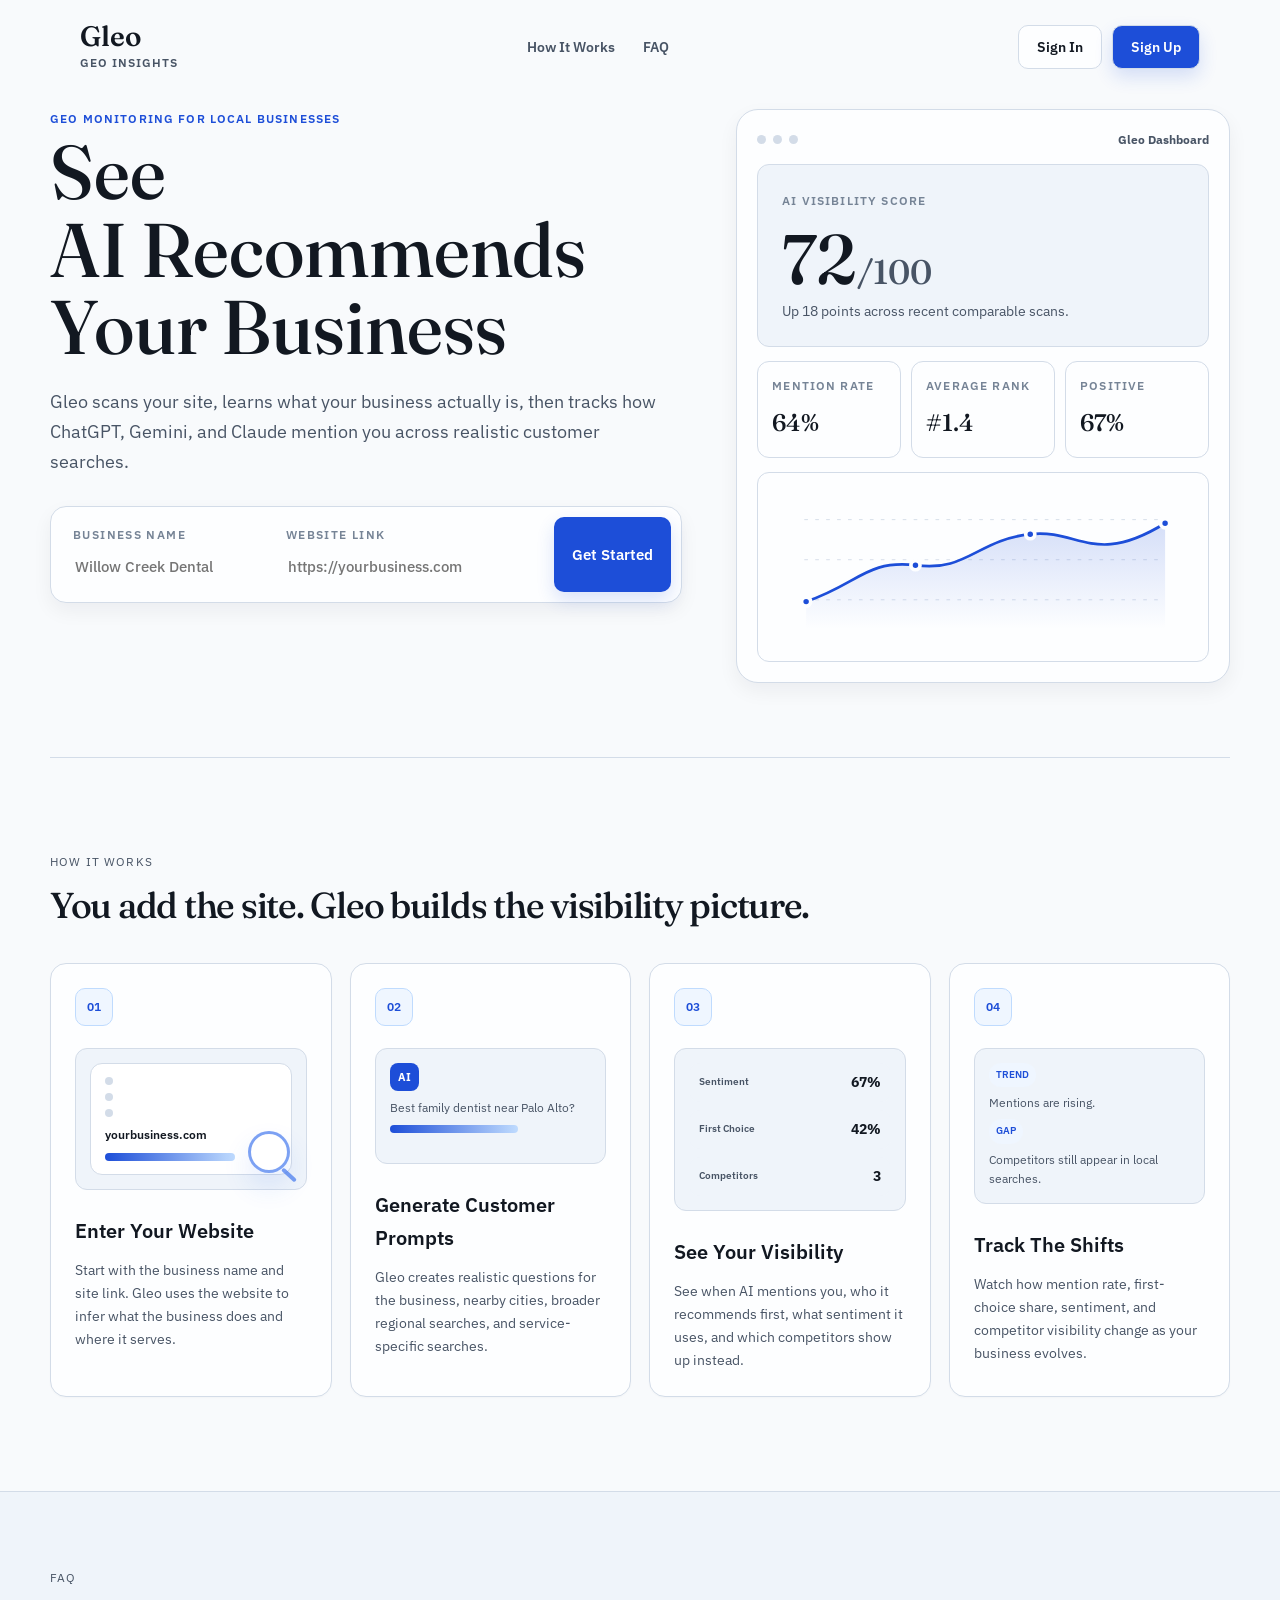
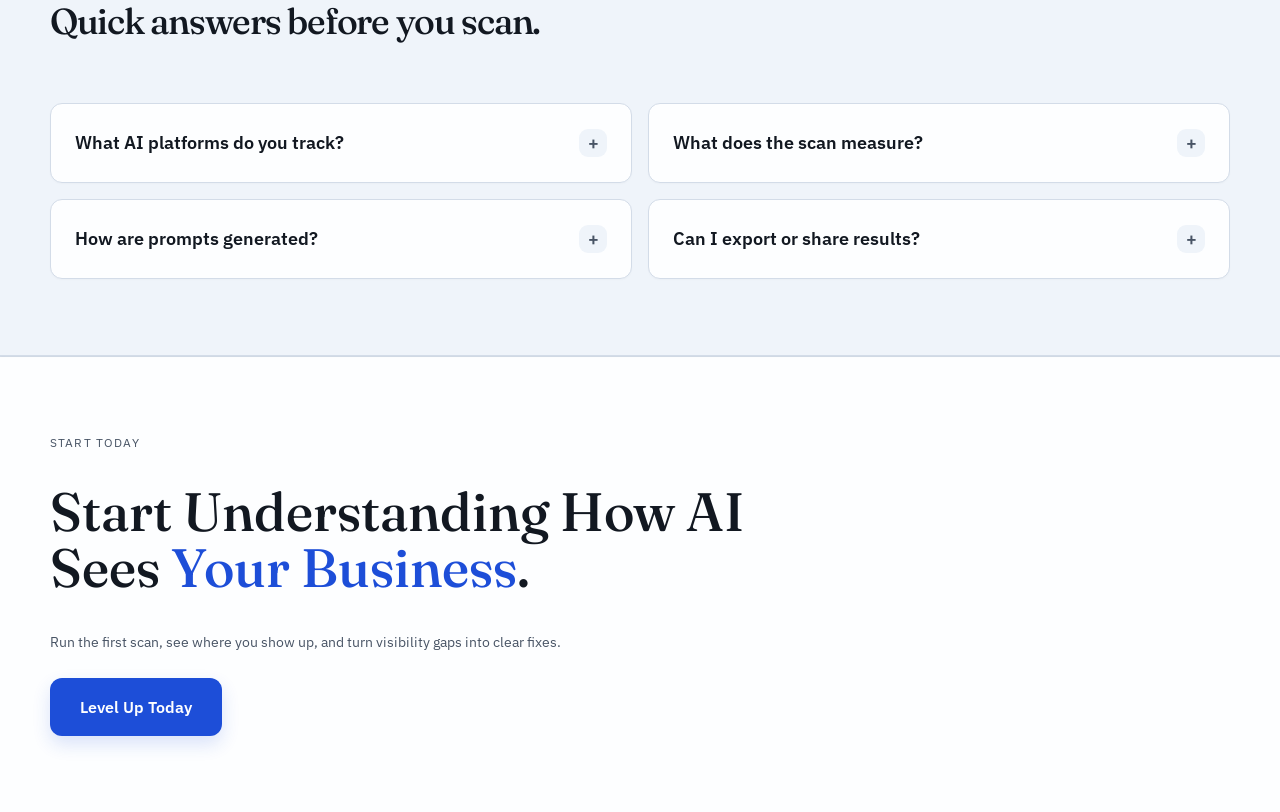
==== index.html @ bef4d77e "Replace first-scan spinner with progress bar" ====
<!doctype html>
<html lang="en">
  <head>
    <meta charset="utf-8" />
    <meta name="viewport" content="width=device-width, initial-scale=1" />
    <title>Gleo GEO Insights</title>
    <link rel="preconnect" href="https://fonts.googleapis.com" />
    <link rel="preconnect" href="https://fonts.gstatic.com" crossorigin />
    <link href="https://fonts.googleapis.com/css2?family=Fraunces:opsz,wght@9..144,400;9..144,500;9..144,600&family=IBM+Plex+Sans:wght@400;500;600;700&display=swap" rel="stylesheet" />
    <link rel="stylesheet" href="styles.css" />
  </head>
  <body>
    <section class="landing-page" id="landingPage">
      <nav class="landing-nav" aria-label="Landing navigation">
        <a class="landing-brand" href="#">
          <strong>Gleo</strong>
          <span>GEO Insights</span>
        </a>
        <div class="landing-links">
          <a href="#howItWorks">How It Works</a>
          <a href="#faq">FAQ</a>
        </div>
        <div class="landing-nav-actions">
          <button class="landing-sign-in" type="button" data-signin-open>Sign In</button>
          <button class="landing-login" type="button" data-login-open>Sign Up</button>
        </div>
      </nav>

      <main class="landing-main">
        <section class="landing-hero">
          <div class="landing-copy">
            <p class="eyebrow">GEO monitoring for local businesses</p>
            <h1 class="landing-headline">
              <span class="landing-headline-line">See <span class="rotating-phrase" aria-label="when, why, and how"><span class="rotating-phrase-measure" aria-hidden="true">When</span><span>When</span><span>Why</span><span>How</span></span></span>
              <span class="landing-headline-line">AI Recommends</span>
              <span class="landing-headline-line">Your Business</span>
            </h1>
            <p class="landing-lede">Gleo scans your site, learns what your business actually is, then tracks how ChatGPT, Gemini, and Claude mention you across realistic customer searches.</p>
            <form class="landing-start-card" id="landingStartForm">
              <label>
                <span>Business Name</span>
                <input id="landingBusinessInput" type="text" placeholder="Willow Creek Dental" autocomplete="organization" />
              </label>
              <label>
                <span>Website Link</span>
                <input id="landingWebsiteInput" type="url" placeholder="https://yourbusiness.com" required autocomplete="url" />
              </label>
              <button class="primary-button border-beam-button" type="submit">Get Started</button>
            </form>
          </div>

          <div class="landing-product-preview" aria-label="Product preview">
            <div class="preview-toolbar">
              <span></span><span></span><span></span>
              <strong>Gleo Dashboard</strong>
            </div>
            <div class="preview-dashboard">
              <div class="preview-score">
                <small>AI Visibility Score</small>
                <strong>72<span>/100</span></strong>
                <p>Up 18 points across recent comparable scans.</p>
              </div>
              <div class="preview-mini-metrics">
                <article><span>Mention Rate</span><strong>64%</strong></article>
                <article><span>Average Rank</span><strong>#1.4</strong></article>
                <article><span>Positive</span><strong>67%</strong></article>
              </div>
              <div class="preview-chart" aria-hidden="true">
                <svg viewBox="0 0 440 180">
                  <defs>
                    <linearGradient id="previewArea" x1="0" x2="0" y1="0" y2="1">
                      <stop offset="0%" stop-color="#1d4ed8" stop-opacity="0.18" />
                      <stop offset="100%" stop-color="#1d4ed8" stop-opacity="0" />
                    </linearGradient>
                  </defs>
                  <path class="preview-grid" d="M24 38H420M24 82H420M24 126H420" />
                  <path class="preview-area" d="M26 128 C84 108 92 82 146 88 C202 96 214 60 272 54 C326 48 342 90 420 42 L420 158 L26 158 Z" />
                  <path class="preview-line" d="M26 128 C84 108 92 82 146 88 C202 96 214 60 272 54 C326 48 342 90 420 42" />
                  <circle cx="26" cy="128" r="5" />
                  <circle cx="146" cy="88" r="5" />
                  <circle cx="272" cy="54" r="5" />
                  <circle cx="420" cy="42" r="5" />
                </svg>
              </div>
            </div>
          </div>
        </section>

        <section class="landing-section" id="howItWorks">
          <div class="landing-section-heading">
            <p class="eyebrow">How It Works</p>
            <h2>You add the site. Gleo builds the visibility picture.</h2>
          </div>
          <div class="landing-steps rich">
            <article>
              <span>01</span>
              <div class="step-visual site-visual" aria-hidden="true">
                <div class="site-window">
                  <b></b><b></b><b></b>
                  <strong>yourbusiness.com</strong>
                  <i></i>
                </div>
                <div class="scan-lens"></div>
              </div>
              <h3>Enter Your Website</h3>
              <p>Start with the business name and site link. Gleo uses the website to infer what the business does and where it serves.</p>
            </article>
            <article>
              <span>02</span>
              <div class="step-visual prompt-visual" aria-hidden="true">
                <b>AI</b>
                <p>Best family dentist near Palo Alto?</p>
                <i></i>
              </div>
              <h3>Generate Customer Prompts</h3>
              <p>Gleo creates realistic questions for the business, nearby cities, broader regional searches, and service-specific searches.</p>
            </article>
            <article>
              <span>03</span>
              <div class="step-visual visibility-readout-visual" aria-hidden="true">
                <div><b>Sentiment</b><strong>67%</strong></div>
                <div><b>First Choice</b><strong>42%</strong></div>
                <div><b>Competitors</b><strong>3</strong></div>
              </div>
              <h3>See Your Visibility</h3>
              <p>See when AI mentions you, who it recommends first, what sentiment it uses, and which competitors show up instead.</p>
            </article>
            <article>
              <span>04</span>
              <div class="step-visual fix-visual" aria-hidden="true">
                <b>Trend</b><p>Mentions are rising.</p>
                <b>Gap</b><p>Competitors still appear in local searches.</p>
              </div>
              <h3>Track The Shifts</h3>
              <p>Watch how mention rate, first-choice share, sentiment, and competitor visibility change as your business evolves.</p>
            </article>
          </div>
        </section>

        <section class="landing-section landing-faq" id="faq">
          <div class="landing-section-heading">
            <p class="eyebrow">FAQ</p>
            <h2>Quick answers before you scan.</h2>
          </div>
          <div class="faq-grid">
            <details>
              <summary>What AI platforms do you track?</summary>
              <p>Gleo currently checks ChatGPT, Gemini, and Claude, with the scan results separated by platform.</p>
            </details>
            <details>
              <summary>What does the scan measure?</summary>
              <p>It measures mention visibility, first-choice share, average rank, competitor presence, and sentiment.</p>
            </details>
            <details>
              <summary>How are prompts generated?</summary>
              <p>Gleo reads the site first, then builds customer-style prompts around the business, service categories, local intent, and nearby comparison searches.</p>
            </details>
            <details>
              <summary>Can I export or share results?</summary>
              <p>Not yet. Gleo is focused on tracking how AI mentions and ranks your business inside the dashboard.</p>
            </details>
          </div>
        </section>

        <section class="landing-section landing-cta">
          <p class="eyebrow">Start today</p>
          <h2>Start Understanding How AI Sees <span>Your Business</span>.</h2>
          <p>Run the first scan, see where you show up, and turn visibility gaps into clear fixes.</p>
          <button class="primary-button border-beam-button" type="button" data-login-open>Level Up Today</button>
        </section>
      </main>
    </section>

    <section class="login-page hidden" id="loginPage">
      <div class="login-shell">
        <div class="login-card">
          <div>
            <p class="eyebrow">Get tracking started</p>
            <h1>Let’s get your tracking started</h1>
            <p>Start with your name, email, and password. We’ll take care of the business tracking details right after.</p>
          </div>
          <form class="email-login-form" id="signupForm">
            <label>
              <span>Full Name</span>
              <input id="signupNameInput" type="text" placeholder="Alex Rivera" autocomplete="name" required />
            </label>
            <label>
              <span>Email</span>
              <input id="signupEmailInput" type="email" placeholder="you@business.com" autocomplete="email" required />
            </label>
            <label>
              <span>Password</span>
              <span class="password-input-wrap">
                <input id="signupPasswordInput" type="password" placeholder="Create a password" autocomplete="new-password" required />
                <button class="password-toggle-button" type="button" data-password-toggle="signupPasswordInput" aria-label="Show password">
                  <svg viewBox="0 0 24 24" aria-hidden="true"><path d="M1.5 12s3.9-6.5 10.5-6.5S22.5 12 22.5 12 18.6 18.5 12 18.5 1.5 12 1.5 12Zm10.5 4a4 4 0 1 0 0-8 4 4 0 0 0 0 8Zm0-2.2a1.8 1.8 0 1 1 0-3.6 1.8 1.8 0 0 1 0 3.6Z" /></svg>
                </button>
              </span>
            </label>
            <button class="secondary-login-button" type="submit" id="emailSignupButton">Continue</button>
          </form>
          <div class="login-option-row">
            <button class="text-button" type="button" id="signupForgotPasswordButton">Forgot Password?</button>
          </div>
          <button class="text-button" type="button" id="backToLandingButton">Back to landing page</button>
          <p class="login-switch">Already have an account? <button class="text-button inline-link" type="button" data-signin-open>Sign in</button></p>
        </div>
      </div>
    </section>

    <section class="login-page hidden" id="signInPage">
      <div class="login-shell">
        <div class="login-card">
          <div>
            <p class="eyebrow">Welcome back</p>
            <h1>Sign In to Gleo</h1>
            <p>Enter your name, email, and password to open your AI visibility dashboard.</p>
          </div>
          <form class="email-login-form" id="signInForm">
            <label>
              <span>Full Name</span>
              <input id="signInNameInput" type="text" placeholder="Alex Rivera" autocomplete="name" required />
            </label>
            <label>
              <span>Email</span>
              <input id="signInEmailInput" type="email" placeholder="you@business.com" autocomplete="email" required />
            </label>
            <label>
              <span>Password</span>
              <span class="password-input-wrap">
                <input id="signInPasswordInput" type="password" placeholder="Your password" autocomplete="current-password" required />
                <button class="password-toggle-button" type="button" data-password-toggle="signInPasswordInput" aria-label="Show password">
                  <svg viewBox="0 0 24 24" aria-hidden="true"><path d="M1.5 12s3.9-6.5 10.5-6.5S22.5 12 22.5 12 18.6 18.5 12 18.5 1.5 12 1.5 12Zm10.5 4a4 4 0 1 0 0-8 4 4 0 0 0 0 8Zm0-2.2a1.8 1.8 0 1 1 0-3.6 1.8 1.8 0 0 1 0 3.6Z" /></svg>
                </button>
              </span>
            </label>
            <button class="secondary-login-button" type="submit" id="emailSignInButton">Sign In</button>
          </form>
          <div class="login-option-row">
            <button class="text-button" type="button" id="forgotPasswordButton">Forgot Password?</button>
          </div>
          <button class="text-button" type="button" id="signInBackToLandingButton">Back to landing page</button>
          <p class="login-switch">Need an account? <button class="text-button inline-link" type="button" data-login-open>Sign up</button></p>
        </div>
      </div>
    </section>

    <section class="login-page hidden" id="businessSetupPage">
      <div class="login-shell">
        <div class="login-card">
          <div>
            <p class="eyebrow">Tracking setup</p>
            <h1>Let’s get your tracking started</h1>
            <p id="businessSetupIntro">We already have your account set up. Add the business details you want us to track next.</p>
          </div>
          <form class="email-login-form" id="businessSetupForm">
            <label>
              <span>Business Name</span>
              <input id="businessSetupNameInput" type="text" placeholder="Willow Creek Dental" autocomplete="organization" required />
            </label>
            <label>
              <span>Business Website</span>
              <input id="businessSetupWebsiteInput" type="url" placeholder="https://yourbusiness.com" autocomplete="url" required />
            </label>
            <button class="secondary-login-button" type="submit" id="businessSetupSubmitButton">Continue to Dashboard</button>
          </form>
          <button class="text-button" type="button" id="backToSignupButton">Back to sign up</button>
        </div>
      </div>
    </section>

    <section class="login-page hidden" id="trackingLaunchPage">
      <div class="login-shell">
        <div class="login-card tracking-launch-card">
          <div>
            <p class="eyebrow">Tracking started</p>
            <p class="plan-pill" id="premiumLaunchBadge" hidden>Premium Access</p>
            <h1 id="trackingLaunchTitle">Your tracking has been started.</h1>
            <p id="trackingLaunchText">We’re pulling together your first scan now. This usually takes a few minutes.</p>
          </div>
          <div class="tracking-launch-status" aria-hidden="true">
            <span class="tracking-launch-progress-track">
              <span class="tracking-launch-progress-fill"></span>
            </span>
          </div>
          <p class="tracking-launch-hint" id="trackingLaunchHint">Weâ€™ll unlock the dashboard here as soon as the first score is ready.</p>
          <div class="tracking-launch-actions">
            <button class="secondary-login-button" type="button" id="openDashboardButton">Open dashboard</button>
          </div>
        </div>
      </div>
    </section>

    <div class="app-shell hidden" id="appShell">
      <aside class="sidebar" aria-label="Main navigation">
        <a class="brand" href="#" aria-label="Gleo GEO Insights">
          <strong>Gleo</strong>
          <span>GEO Insights</span>
        </a>

        <nav class="nav-list">
          <button class="nav-item active" type="button" data-panel="overview">
            <svg viewBox="0 0 24 24" aria-hidden="true"><path d="M4 5.5A1.5 1.5 0 0 1 5.5 4h4A1.5 1.5 0 0 1 11 5.5v4A1.5 1.5 0 0 1 9.5 11h-4A1.5 1.5 0 0 1 4 9.5v-4ZM13 5.5A1.5 1.5 0 0 1 14.5 4h4A1.5 1.5 0 0 1 20 5.5v4a1.5 1.5 0 0 1-1.5 1.5h-4A1.5 1.5 0 0 1 13 9.5v-4ZM4 14.5A1.5 1.5 0 0 1 5.5 13h4a1.5 1.5 0 0 1 1.5 1.5v4A1.5 1.5 0 0 1 9.5 20h-4A1.5 1.5 0 0 1 4 18.5v-4ZM13 14.5a1.5 1.5 0 0 1 1.5-1.5h4a1.5 1.5 0 0 1 1.5 1.5v4a1.5 1.5 0 0 1-1.5 1.5h-4a1.5 1.5 0 0 1-1.5-1.5v-4Z" /></svg>
            Overview
          </button>
          <button class="nav-item" type="button" data-panel="prompts">
            <svg viewBox="0 0 24 24" aria-hidden="true"><path d="M4 7h7M4 12h11M4 17h7M17 7h3M14 7a2 2 0 1 0-4 0 2 2 0 0 0 4 0ZM20 17h-3M14 17a2 2 0 1 1 4 0 2 2 0 0 1-4 0Z" /></svg>
            Detailed Metrics
          </button>
          <button class="nav-item" type="button" data-panel="sentiment">
            <svg viewBox="0 0 24 24" aria-hidden="true"><path d="M12 21a9 9 0 1 0 0-18 9 9 0 0 0 0 18ZM8.5 9h.01M15.5 9h.01M8 13.5c1 1.4 2.3 2.1 4 2.1s3-.7 4-2.1" /></svg>
            Sentiment Analysis
          </button>
          <button class="nav-item" type="button" data-panel="premium" id="premiumNavItem" hidden>
            <svg viewBox="0 0 24 24" aria-hidden="true"><path d="m12 2 2.4 5L20 8l-4 3.7.9 5.3L12 14.4 7.1 17l.9-5.3L4 8l5.6-1L12 2Z" /></svg>
            Actionable Insights
          </button>
        </nav>

        <div class="sidebar-footer">
          <button class="nav-item secondary" type="button" data-panel="settings">
            <svg viewBox="0 0 24 24" aria-hidden="true"><path d="M12.2 2h-.4a2 2 0 0 0-2 1.7l-.1.8a2 2 0 0 1-3 1.2l-.7-.5a2 2 0 0 0-2.7.7l-.2.4a2 2 0 0 0 .7 2.7l.7.5a2 2 0 0 1 0 3.2l-.7.5a2 2 0 0 0-.7 2.7l.2.4a2 2 0 0 0 2.7.7l.7-.5a2 2 0 0 1 3 1.2l.1.8a2 2 0 0 0 2 1.7h.4a2 2 0 0 0 2-1.7l.1-.8a2 2 0 0 1 3-1.2l.7.5a2 2 0 0 0 2.7-.7l.2-.4a2 2 0 0 0-.7-2.7l-.7-.5a2 2 0 0 1 0-3.2l.7-.5a2 2 0 0 0 .7-2.7l-.2-.4a2 2 0 0 0-2.7-.7l-.7.5a2 2 0 0 1-3-1.2l-.1-.8a2 2 0 0 0-2-1.7Z"/><path d="M12 15a3 3 0 1 0 0-6 3 3 0 0 0 0 6Z"/></svg>
            Settings
          </button>
          <div class="profile-menu-wrap">
            <button class="sidebar-profile" id="profileMenuButton" type="button" aria-expanded="false" aria-controls="profileMenu">
              <span class="avatar" id="profileAvatar">G</span>
              <span class="sidebar-profile-copy">
                <strong id="profileName">Guest</strong>
                <span class="sidebar-profile-meta">
                  <small id="profileRoleLabel">Workspace</small>
                  <small class="plan-pill inline" id="premiumPlanBadge" hidden>Premium</small>
                </span>
              </span>
            </button>
            <div class="profile-menu hidden" id="profileMenu">
              <div>
                <strong id="profileWorkspaceName">Your Workspace</strong>
                <span id="profileBusinessLabel">No business selected</span>
              </div>
              <button type="button" id="logoutButton">Log Out</button>
            </div>
          </div>
        </div>
      </aside>

      <main class="main">
        <section class="setup-card" id="setupCard" hidden>
          <div>
            <p class="eyebrow">Setup</p>
            <h2>Connect provider keys to run real visibility tests.</h2>
            <p>Prompt categories are generated from the website, services, location signals, and common buying intents.</p>
          </div>
        </section>

        <section class="score-hero" id="scoreHero" hidden>
          <strong id="mainScore">-</strong>
          <p id="scoreSubtext">No completed AI answers yet.</p>
          <div id="platformPills"></div>
        </section>

        <section class="panels active" id="overview" aria-label="Overview">
          <div class="overview-top">
            <div>
              <h2>Overview</h2>
              <p>Your AI visibility at a glance.</p>
            </div>
            <button class="ghost-button new-scan-button" type="button" id="newScanButton" hidden>
              New Scan
            </button>
          </div>

          <section class="property-bar workflow-card" id="propertyBar" aria-label="Scan setup">
          <div class="workflow-heading">
            <div>
              <p class="eyebrow">Tracking setup</p>
              <h2>Start with your website, then we build the AI visibility scan.</h2>
              <p>We infer location and service areas from the site instead of asking users to type them in.</p>
            </div>
          </div>
          <div class="scan-progress-card hidden" id="scanProgressCard" role="status" aria-live="polite">
            <span class="scan-progress-orbit" aria-hidden="true"></span>
            <div class="scan-progress-copy">
              <p class="eyebrow">Scan in progress</p>
              <h3 id="scanProgressTitle">We are doing your scan.</h3>
              <p id="scanProgressText">This will take a few minutes. We will notify you here when it is done.</p>
            </div>
          </div>
          <form id="scanForm" class="scan-form">
            <label class="workflow-step website-field">
              <span class="step-number">1</span>
              <span class="field">
                <span>Website</span>
                <input id="websiteInput" name="website" type="url" placeholder="https://yourbusiness.com" required />
              </span>
            </label>

            <label class="workflow-step">
              <span class="step-number">2</span>
              <span class="field">
                <span>Business</span>
                <input id="businessInput" name="businessName" type="text" placeholder="Business name" />
              </span>
            </label>

            <button class="primary-button scan-submit-button border-beam-button" type="submit" id="runButton">Start Scan</button>

            <input type="hidden" name="platforms" value="openai" />
            <input type="hidden" name="platforms" value="gemini" />
            <input type="hidden" name="platforms" value="openrouter" />
          </form>
          <div class="status-strip" id="statusStrip" role="status" aria-live="polite" hidden>
            <span id="statusText">Ready. Add provider keys in `.env` before running AI platform scans.</span>
          </div>
          </section>

          <div class="kpi-grid">
            <article class="kpi-card score-card">
              <div class="kpi-heading">
                <span>AI Visibility Score</span>
              </div>
              <div class="score-display"><strong id="miniScore">-</strong><span>/100</span></div>
              <div class="kpi-change" id="scoreDelta"></div>
            </article>

            <article class="kpi-card metric-card mention-card">
              <div class="kpi-title-row">
                <span class="kpi-label">Mention Rate</span>
                <span class="kpi-icon kpi-icon-purple" aria-hidden="true"><svg viewBox="0 0 24 24"><path d="M4 5.5A3.5 3.5 0 0 1 7.5 2h9A3.5 3.5 0 0 1 20 5.5v6A3.5 3.5 0 0 1 16.5 15h-4.3l-4.7 4.1V15A3.5 3.5 0 0 1 4 11.5v-6Zm3.5-1.3a1.3 1.3 0 0 0-1.3 1.3v6a1.3 1.3 0 0 0 1.3 1.3h2.2v1.5l1.7-1.5h5.1a1.3 1.3 0 0 0 1.3-1.3v-6a1.3 1.3 0 0 0-1.3-1.3h-9Zm1.1 3h6.8v1.7H8.6V7.2Zm0 3h4.4v1.7H8.6v-1.7Z" /></svg></span>
              </div>
              <strong id="mentionRate">-</strong>
              <div class="kpi-change" id="mentionDelta"></div>
            </article>

            <article class="kpi-card metric-card rank-card">
              <div class="kpi-title-row">
                <span class="kpi-label">Average Rank</span>
                <span class="kpi-icon kpi-icon-blue" aria-hidden="true"><svg viewBox="0 0 24 24"><path d="M17 3h4v4a5 5 0 0 1-5 5h-.3A6 6 0 0 1 13 14.7V18h3v2H8v-2h3v-3.3A6 6 0 0 1 8.3 12H8a5 5 0 0 1-5-5V3h4V2h10v1ZM7 5H5v2a3 3 0 0 0 2.7 3A7.3 7.3 0 0 1 7 7V5Zm10 0v2c0 1.1-.2 2.1-.7 3A3 3 0 0 0 19 7V5h-2ZM9 4v3c0 3 1.3 5.5 3 5.5S15 10 15 7V4H9Z" /></svg></span>
              </div>
              <strong id="avgRank">-</strong>
              <div class="kpi-change" id="rankDelta"></div>
            </article>

            <article class="kpi-card metric-card sentiment-card">
              <div class="kpi-title-row">
                <span class="kpi-label">Sentiment</span>
                <span class="kpi-icon kpi-icon-green" aria-hidden="true"><svg viewBox="0 0 24 24"><path d="M12 2a10 10 0 1 0 0 20 10 10 0 0 0 0-20ZM8.2 9.2a1.3 1.3 0 1 1 2.6 0 1.3 1.3 0 0 1-2.6 0Zm5 0a1.3 1.3 0 1 1 2.6 0 1.3 1.3 0 0 1-2.6 0ZM7.5 13h2.1a2.7 2.7 0 0 0 4.8 0h2.1a4.7 4.7 0 0 1-9 0Z" /></svg></span>
              </div>
              <strong id="overviewSentiment">-</strong>
              <div class="kpi-change" id="sentimentDelta"></div>
            </article>
          </div>

          <div class="dashboard-grid">
            <article class="dashboard-card trend-card">
              <div class="card-title-row">
                <h2>Visibility Trend <span>(Mention Over Time)</span></h2>
                <label class="date-select-wrap" aria-label="Trend date range">
                  <span class="date-icon" aria-hidden="true">
                    <svg viewBox="0 0 24 24"><path d="M7 2v3M17 2v3M4 9h16M6 5h12a2 2 0 0 1 2 2v11a2 2 0 0 1-2 2H6a2 2 0 0 1-2-2V7a2 2 0 0 1 2-2Z" /></svg>
                  </span>
                  <select class="date-select" id="trendRangeSelect">
                    <option value="7">Last 7 Days</option>
                    <option value="30">Last Month</option>
                    <option value="183">Last 6 Months</option>
                    <option value="365">Last Year</option>
                  </select>
                </label>
              </div>
              <svg class="trend-chart" id="trendChart" viewBox="0 0 760 280" role="img" aria-label="Visibility trend"></svg>
            </article>
          </div>

        </section>

        <section class="panels" id="prompts" aria-label="Prompt results">
          <div class="panel-header">
            <div>
              <h2>Detailed Metrics</h2>
              <p>Compare visibility by AI platform and business-specific search topic.</p>
            </div>
          </div>
          <div class="metrics-controls" aria-label="Detailed metric filters">
            <label class="metrics-select-control llm-control">
              <span>LLM</span>
              <span class="llm-select-icon" id="metricsPlatformIcon" aria-hidden="true"></span>
              <select id="metricsPlatformSelect"></select>
            </label>
            <label class="metrics-select-control topic-control">
              <span>Topic</span>
              <select id="metricsCategorySelect"></select>
            </label>
            <label class="metrics-mode-toggle">
              <input id="competitorModeToggle" type="checkbox" />
              <span>Competitor mode</span>
            </label>
          </div>
          <div class="metrics-empty-state" id="metricsEmptyState">
            <h3>Choose An LLM And Topic.</h3>
            <p>The page will show who AI ranks first, your average rank, and competitors found in that slice.</p>
          </div>
          <div class="metrics-results hidden" id="metricsResults">
            <div class="topic-result-list" id="promptGrid"></div>
          </div>
        </section>

        <section class="panels" id="sources" aria-label="Sources">
          <div class="panel-header">
            <div>
              <h2>Source Tracking</h2>
              <p>Citations and URLs returned by AI providers when available.</p>
            </div>
          </div>
          <div class="source-detail-grid">
            <article class="detail-card">
              <h3>Cited Sources</h3>
              <div id="sourceDetailList" class="stack-list"></div>
            </article>
            <article class="detail-card">
              <h3>Cited Site Pages</h3>
              <div id="pageDetailList" class="stack-list"></div>
            </article>
          </div>
        </section>

        <section class="panels" id="sentiment" aria-label="Sentiment Analysis">
          <div class="panel-header">
            <div>
              <h2>Sentiment Analysis</h2>
              <p>How AI answers describe the business when it appears.</p>
            </div>
          </div>
          <div class="sentiment-grid" id="sentimentGrid"></div>
        </section>

        <section class="panels" id="premium" aria-label="Actionable Insights">
          <div class="panel-header">
            <div>
              <h2>Actionable Insights</h2>
              <p>Premium reoptimization recommendations based on the latest completed scan.</p>
            </div>
          </div>
          <div class="insight-grid" id="premiumGrid"></div>
        </section>

        <section class="panels" id="settings" aria-label="Settings">
          <div class="settings-grid">
            <article class="detail-card">
              <h2>Provider Keys</h2>
              <p>Keys are read from the server-side `.env` file. Restart the local server after editing the file.</p>
              <pre><code>OPENAI_API_KEY=...
GEMINI_API_KEY=...
OPENROUTER_API_KEY=...</code></pre>
            </article>
            <article class="detail-card">
              <h2>Scan Limits</h2>
              <div id="limitList" class="stack-list"></div>
            </article>
          </div>
        </section>

        <section class="empty-state" id="emptyState">
          <h2 id="emptyStateTitle">No scan results yet</h2>
          <p id="emptyStateText">Start with the business name and website. Gleo will infer location and service areas from the site, then populate the dashboard with real scan output.</p>
        </section>
      </main>
    </div>

    <div class="app-toast hidden" id="appToast" role="status" aria-live="polite"></div>

    <dialog id="answerDialog">
      <form method="dialog">
        <button aria-label="Close" class="icon-only">
          <svg viewBox="0 0 24 24"><path d="m6.4 5 12.6 12.6-1.4 1.4L5 6.4 6.4 5Zm11.2 0L19 6.4 6.4 19 5 17.6 17.6 5Z" /></svg>
        </button>
      </form>
      <div id="dialogContent"></div>
    </dialog>

    <script src="app.js?v=20260530-03"></script>
  </body>
</html>
---- styles.css ----
@import url("https://fonts.googleapis.com/css2?family=Fraunces:opsz,wght@9..144,400;9..144,500;9..144,600&family=IBM+Plex+Sans:wght@400;500;600;700&display=swap");

:root {
  color-scheme: light;
  --bg: rgb(248 250 252);
  --bg-soft: rgb(239 244 250);
  --bg-muted: rgb(239 244 250);
  --surface: rgb(253 254 255);
  --surface-soft: rgb(239 244 250);
  --line: rgb(211 220 232);
  --line-strong: rgb(158 174 196);
  --ink: rgb(18 24 33);
  --muted: rgb(72 84 101);
  --text-soft: rgb(118 132 150);
  --text-faint: rgb(148 163 184);
  --blue: rgb(29 78 216);
  --blue-hover: rgb(37 99 235);
  --blue-deep: #162b75;
  --blue-soft: rgb(239 246 255);
  --blue-border: rgb(191 219 254);
  --green: rgb(22 101 52);
  --orange: rgb(146 64 14);
  --red: rgb(153 27 27);
  --slate: #596174;
  --shadow-sm: 0 1px 2px rgba(15, 23, 42, 0.025);
  --shadow: 0 8px 20px rgba(15, 23, 42, 0.055);
  --shadow-lg: 0 18px 48px rgba(15, 23, 42, 0.095);
  --radius-sm: 8px;
  --radius-md: 12px;
  --radius-lg: 16px;
  --radius-xl: 22px;
  --font-heading: "Fraunces", "Georgia", serif;
  --font-body: "IBM Plex Sans", ui-sans-serif, system-ui, -apple-system, BlinkMacSystemFont, "Segoe UI", sans-serif;
}

html {
  scroll-behavior: smooth;
}

* {
  box-sizing: border-box;
}

[hidden] {
  display: none !important;
}

.hidden {
  display: none !important;
}

html,
body {
  min-height: 100%;
}

body {
  margin: 0;
  background: var(--bg);
  color: var(--ink);
  font-family: var(--font-body);
  font-size: 14px;
  line-height: 1.65;
}

button,
input {
  font: inherit;
}

button {
  cursor: pointer;
}

button:disabled {
  cursor: not-allowed;
  opacity: 0.7;
}

svg {
  width: 1em;
  height: 1em;
  fill: currentColor;
}

.landing-page,
.login-page {
  min-height: 100vh;
  background: var(--bg);
}

.landing-nav {
  display: flex;
  align-items: center;
  justify-content: space-between;
  gap: 24px;
  max-width: 1180px;
  margin: 0 auto;
  padding: 22px 30px 12px;
}

.landing-brand {
  display: grid;
  gap: 3px;
  color: var(--ink);
  text-decoration: none;
}

.landing-brand strong {
  font-family: var(--font-heading);
  font-size: 28px;
  line-height: 1;
  font-weight: 600;
}

.landing-brand span {
  color: var(--muted);
  font-size: 12px;
  font-weight: 600;
  letter-spacing: 0.08em;
  text-transform: uppercase;
}

.landing-links {
  display: flex;
  align-items: center;
  gap: 28px;
}

.landing-links a,
.landing-sign-in,
.landing-login {
  border: 0;
  background: transparent;
  color: var(--muted);
  font-size: 14px;
  font-weight: 600;
  text-decoration: none;
}

.landing-nav-actions {
  display: flex;
  align-items: center;
  gap: 10px;
}

.landing-sign-in {
  min-height: 44px;
  padding: 0 18px;
  border: 1px solid var(--line);
  border-radius: 10px;
  background: var(--surface);
  color: var(--ink);
}

.landing-login {
  min-height: 44px;
  padding: 0 18px;
  border: 1px solid var(--line);
  border-radius: 10px;
  background: var(--blue);
  color: #ffffff;
  font-weight: 600;
  box-shadow: 0 8px 18px rgba(29, 78, 216, 0.16);
}

.landing-main {
  max-width: 1240px;
  margin: 0 auto;
  padding: 2px 30px 0;
}

.landing-hero {
  display: grid;
  grid-template-columns: minmax(0, 1.05fr) minmax(360px, 0.82fr);
  gap: 54px;
  align-items: start;
  min-height: auto;
  padding: 22px 0 74px;
}

.landing-headline {
  display: flex;
  flex-direction: column;
  gap: 0.06em;
  max-width: 760px;
  margin: 0;
  color: var(--ink);
  font-family: var(--font-heading);
  font-size: clamp(44px, 6.1vw, 76px);
  line-height: 0.95;
  letter-spacing: 0;
  font-weight: 500;
}

.landing-headline-line {
  display: block;
}

.rotating-phrase {
  position: relative;
  display: inline-grid;
  vertical-align: baseline;
  color: var(--blue);
  line-height: 1;
  overflow: hidden;
}

.rotating-phrase-measure,
.rotating-phrase span:not(.rotating-phrase-measure) {
  grid-area: 1 / 1;
}

.rotating-phrase-measure {
  visibility: hidden;
  pointer-events: none;
}

.rotating-phrase span:not(.rotating-phrase-measure) {
  position: relative;
  line-height: 1;
  opacity: 0;
  transform: translateY(0.38em);
  transform-origin: left center;
  animation: rotateLandingPhrase 6.6s cubic-bezier(0.2, 0.7, 0.2, 1) infinite;
}

.rotating-phrase span:not(.rotating-phrase-measure):nth-child(3) {
  animation-delay: 2.2s;
}

.rotating-phrase span:not(.rotating-phrase-measure):nth-child(4) {
  animation-delay: 4.4s;
}

@keyframes rotateLandingPhrase {
  0%,
  7% {
    opacity: 0;
    transform: translateY(0.38em);
    filter: blur(5px);
  }
  13%,
  28% {
    opacity: 1;
    transform: translateY(0);
    filter: blur(0);
  }
  36%,
  100% {
    opacity: 0;
    transform: translateY(-0.38em);
    filter: blur(5px);
  }
}

.landing-lede {
  max-width: 640px;
  margin: 24px 0 30px;
  color: var(--muted);
  font-size: 18px;
  line-height: 1.65;
  font-weight: 400;
}

.landing-start-card {
  display: grid;
  grid-template-columns: minmax(180px, 0.9fr) minmax(260px, 1.2fr) auto;
  gap: 10px;
  max-width: 850px;
  padding: 10px;
  border: 1px solid var(--line);
  border-radius: var(--radius-lg);
  background: var(--surface);
  box-shadow: var(--shadow);
}

.landing-start-card label {
  display: grid;
  gap: 6px;
  padding: 8px 12px;
}

.landing-start-card span {
  color: var(--text-soft);
  font-size: 0.72rem;
  font-weight: 600;
  letter-spacing: 0.12em;
  text-transform: uppercase;
}

.landing-start-card input {
  width: 100%;
  min-height: 34px;
  border: 0;
  background: transparent;
  color: var(--ink);
  font-size: 15px;
  font-weight: 500;
  outline: none;
}

.landing-start-card .primary-button {
  min-height: 64px;
  border-radius: 10px;
}

.landing-cta .primary-button {
  min-height: 58px;
  padding-inline: 30px;
  border-radius: 12px;
  font-size: 16px;
}

.landing-product-preview {
  display: grid;
  gap: 14px;
  padding: 20px;
  border: 1px solid var(--line);
  border-radius: var(--radius-xl);
  background: var(--surface);
  box-shadow: var(--shadow);
}

.preview-toolbar {
  display: flex;
  align-items: center;
  gap: 7px;
  color: var(--muted);
  font-size: 12px;
  font-weight: 600;
}

.preview-toolbar span {
  width: 9px;
  height: 9px;
  border-radius: 50%;
  background: var(--line);
}

.preview-toolbar strong {
  margin-left: auto;
}

.preview-dashboard {
  display: grid;
  gap: 14px;
}

.preview-score {
  min-height: 164px;
  padding: 24px;
  border-radius: var(--radius-md);
  background: var(--bg-soft);
  border: 1px solid var(--line);
}

.preview-score small {
  color: var(--text-soft);
  font-size: 0.72rem;
  font-weight: 600;
  letter-spacing: 0.1em;
  text-transform: uppercase;
}

.preview-score strong {
  display: block;
  margin: 16px 0 10px;
  color: var(--ink);
  font-family: var(--font-heading);
  font-size: 70px;
  line-height: 0.9;
  font-weight: 500;
}

.preview-score strong span {
  color: var(--muted);
  font-size: 34px;
}

.preview-score p {
  max-width: 300px;
  margin: 0;
  color: var(--muted);
  font-weight: 400;
  line-height: 1.55;
}

.preview-mini-metrics {
  display: grid;
  grid-template-columns: repeat(3, 1fr);
  gap: 10px;
}

.preview-mini-metrics article {
  display: grid;
  gap: 8px;
  min-height: 86px;
  padding: 14px;
  border: 1px solid var(--line);
  border-radius: var(--radius-md);
  background: var(--surface);
}

.preview-mini-metrics span {
  color: var(--text-soft);
  font-size: 0.72rem;
  font-weight: 600;
  letter-spacing: 0.1em;
  text-transform: uppercase;
}

.preview-mini-metrics strong {
  color: var(--ink);
  font-family: var(--font-heading);
  font-size: 24px;
  font-weight: 500;
}

.preview-chart {
  height: 190px;
  padding: 12px;
  border: 1px solid var(--line);
  border-radius: var(--radius-md);
  background: var(--surface);
}

.preview-chart svg {
  width: 100%;
  height: 100%;
  overflow: visible;
}

.preview-grid {
  fill: none;
  stroke: var(--line);
  stroke-dasharray: 4 8;
}

.preview-area {
  fill: url("#previewArea");
}

.preview-line {
  fill: none;
  stroke: var(--blue);
  stroke-width: 3;
  stroke-linecap: round;
  filter: none;
}

.preview-chart circle {
  fill: var(--blue);
  stroke: var(--surface);
  stroke-width: 4;
}

.landing-section {
  padding: 94px 0;
  border-top: 1px solid var(--line);
}

.landing-section-heading {
  display: grid;
  gap: 8px;
  max-width: 760px;
  margin-bottom: 28px;
}

.landing-steps,
.landing-feature-grid {
  display: grid;
  grid-template-columns: repeat(4, 1fr);
  gap: 18px;
  align-items: stretch;
}

.landing-steps article,
.landing-feature-grid article,
.landing-faq {
  position: relative;
  overflow: hidden;
  padding: 26px;
  border: 1px solid var(--line);
  border-radius: var(--radius-lg);
  background: var(--surface);
  box-shadow: var(--shadow-sm);
}

.landing-steps.rich article {
  display: grid;
  grid-template-rows: auto auto auto 1fr;
  align-content: start;
  min-height: 286px;
  padding: 24px;
  background: var(--surface);
}

.landing-steps.rich article:nth-child(3) {
  background: var(--surface);
}

.landing-steps span {
  display: grid;
  place-items: center;
  width: 38px;
  height: 38px;
  margin-bottom: 22px;
  border-radius: 10px;
  background: var(--blue-soft);
  border: 1px solid var(--blue-border);
  color: var(--blue);
  font-size: 12px;
  font-weight: 600;
}

.step-visual {
  position: relative;
  display: grid;
  gap: 7px;
  min-height: 116px;
  margin-bottom: 24px;
  padding: 14px;
  border: 1px solid var(--line);
  border-radius: var(--radius-md);
  background: var(--bg-soft);
}

.step-visual i {
  display: block;
  height: 9px;
  border-radius: 999px;
  background: var(--line);
}

.site-visual {
  min-height: 126px;
  align-items: center;
}

.site-window {
  position: relative;
  display: grid;
  gap: 8px;
  padding: 13px 14px;
  border: 1px solid var(--line);
  border-radius: var(--radius-md);
  background: #ffffff;
}

.site-window b {
  display: inline-block;
  width: 8px;
  height: 8px;
  margin-right: 4px;
  border-radius: 50%;
  background: var(--line);
}

.site-window strong {
  color: var(--ink);
  font-size: 12px;
  font-weight: 600;
}

.site-window i {
  display: block;
  width: 76%;
  height: 8px;
  border-radius: 999px;
  background: linear-gradient(90deg, var(--blue), var(--blue-border));
}

.scan-lens {
  position: absolute;
  right: 16px;
  bottom: 16px;
  width: 42px;
  height: 42px;
  border: 3px solid rgba(37, 99, 235, 0.6);
  border-radius: 50%;
  background: rgba(255, 255, 255, 0.72);
  box-shadow: 0 14px 28px rgba(37, 99, 235, 0.12);
}

.scan-lens::after {
  content: "";
  position: absolute;
  right: -11px;
  bottom: -7px;
  width: 18px;
  height: 4px;
  border-radius: 999px;
  background: rgba(37, 99, 235, 0.6);
  transform: rotate(42deg);
}

.prompt-visual {
  align-content: start;
}

.prompt-visual b {
  width: max-content;
  padding: 5px 8px;
  border-radius: 8px;
  background: var(--blue);
  color: #ffffff;
  font-size: 11px;
}

.prompt-visual p,
.fix-visual p {
  margin: 0;
  color: var(--ink);
  font-size: 12px;
  font-weight: 600;
  line-height: 1.35;
}

.prompt-visual i {
  width: 64%;
  height: 8px;
  background: linear-gradient(90deg, var(--blue), var(--blue-border));
}

.fix-visual {
  grid-template-columns: 1fr;
  gap: 6px;
}

.fix-visual b {
  width: max-content;
  padding: 4px 7px;
  border-radius: 999px;
  background: var(--blue-soft);
  color: var(--blue);
  font-size: 10px;
  font-weight: 600;
  text-transform: uppercase;
}

.visibility-readout-visual {
  gap: 8px;
  align-content: center;
  min-height: 126px;
}

.visibility-readout-visual div {
  display: flex;
  align-items: center;
  justify-content: space-between;
  gap: 10px;
  min-height: 28px;
  padding: 8px 10px;
  border-radius: 11px;
  background: var(--bg-soft);
}

.visibility-readout-visual b {
  color: var(--muted);
  font-size: 10px;
  font-weight: 600;
}

.visibility-readout-visual strong {
  color: var(--ink);
  font-size: 14px;
  font-weight: 700;
}

.landing-section h2 {
  margin: 8px 0 10px;
  color: var(--ink);
  font-family: var(--font-heading);
  font-size: clamp(1.75rem, 3vw, 2.25rem);
  line-height: 1.05;
  letter-spacing: -0.035em;
  font-weight: 500;
}

.landing-section h3 {
  margin: 0 0 12px;
  color: var(--ink);
  font-size: 20px;
  font-weight: 600;
}

.landing-section p {
  margin: 0;
  color: var(--muted);
  font-weight: 400;
  line-height: 1.65;
}

.landing-feature-band {
  display: grid;
  grid-template-columns: 0.58fr 1fr;
  gap: 42px;
  align-items: start;
  margin-inline: calc(50% - 50vw);
  padding-inline: max(30px, calc((100vw - 1240px) / 2 + 30px));
  background: var(--bg-soft);
}

.landing-feature-grid article,
.feature-side-stack article {
  display: grid;
  gap: 9px;
  min-height: 230px;
}

.landing-feature-grid article span,
.feature-side-stack article span {
  width: max-content;
  padding: 5px 9px;
  border-radius: 999px;
  background: var(--blue-soft);
  border: 1px solid var(--blue-border);
  color: var(--blue);
  font-size: 10px;
  font-weight: 600;
  text-transform: uppercase;
}

.landing-feature-grid article strong,
.feature-side-stack article strong {
  color: var(--ink);
  font-size: 20px;
  font-weight: 600;
}

.landing-feature-grid {
  grid-template-columns: minmax(0, 1.22fr) minmax(260px, 0.78fr);
  align-items: stretch;
}

.feature-wide {
  grid-column: auto;
  min-height: 464px;
  align-content: start;
}

.feature-side-stack {
  display: grid;
  grid-template-rows: 1fr 1fr;
  gap: 18px;
}

.feature-mini-panel,
.feature-checklist {
  display: grid;
  gap: 8px;
  margin-top: auto;
}

.feature-mini-panel b,
.feature-checklist i {
  display: block;
  min-height: 48px;
  padding: 14px 16px;
  border-radius: 10px;
  background: var(--bg-soft);
  color: var(--ink);
  font-size: 12px;
  font-weight: 600;
}

.chat-panel div {
  display: grid;
  gap: 6px;
  min-height: 58px;
  padding: 12px 14px;
  border-radius: 12px;
  background: var(--bg-soft);
}

.chat-panel span {
  width: max-content;
  padding: 0;
  border-radius: 0;
  background: transparent;
  color: var(--blue);
  font-size: 10px;
  font-weight: 600;
}

.chat-panel b {
  min-height: auto;
  padding: 0;
  background: transparent;
  color: var(--ink);
}

.feature-chat {
  display: grid;
  gap: 8px;
  margin-top: auto;
  padding: 14px;
  border: 1px solid var(--line);
  border-radius: var(--radius-md);
  background: var(--bg-soft);
}

.feature-chat b {
  width: max-content;
  padding: 5px 8px;
  border-radius: 8px;
  background: #111827;
  color: #ffffff;
  font-size: 11px;
}

.feature-chat p,
.feature-chat i {
  margin: 0;
  color: var(--ink);
  font-size: 12px;
  font-style: normal;
  font-weight: 600;
  line-height: 1.4;
}

.feature-chat i {
  padding: 10px;
  border-radius: 10px;
  background: var(--blue-soft);
  color: var(--blue);
}

.handoff-preview {
  display: grid;
  gap: 8px;
  margin-top: auto;
  padding: 14px;
  border-radius: var(--radius-md);
  background: var(--bg-soft);
  border: 1px solid var(--line);
}

.handoff-preview b {
  color: var(--blue);
  font-size: 11px;
  font-weight: 600;
}

.handoff-preview p {
  margin: 0;
  color: var(--ink);
  font-size: 12px;
  font-weight: 600;
  line-height: 1.4;
}

.handoff-preview i {
  width: max-content;
  padding: 7px 10px;
  border-radius: 9px;
  background: var(--blue);
  color: #ffffff;
  font-size: 11px;
  font-style: normal;
  font-weight: 600;
}

.feature-side-stack article:first-child {
  background: var(--surface);
}

.feature-side-stack article:last-child {
  background: var(--surface);
}

.landing-faq,
.landing-cta {
  display: grid;
  gap: 24px;
  margin-inline: calc(50% - 50vw);
  padding: 76px max(30px, calc((100vw - 1240px) / 2 + 30px));
  border-right: 0;
  border-left: 0;
  border-radius: 0;
}

.landing-faq {
  background: var(--bg-soft);
}

.faq-grid {
  display: grid;
  grid-template-columns: repeat(2, minmax(0, 1fr));
  gap: 16px;
}

.faq-grid details {
  padding: 24px;
  border: 1px solid var(--line);
  border-radius: var(--radius-md);
  background: var(--surface);
  box-shadow: var(--shadow-sm);
  transition:
    border-color 0.18s ease,
    box-shadow 0.18s ease,
    transform 0.18s ease;
}

.faq-grid details:hover,
.faq-grid details[open] {
  border-color: var(--line-strong);
  box-shadow: var(--shadow);
}

.faq-grid summary {
  display: flex;
  align-items: center;
  justify-content: space-between;
  gap: 14px;
  color: var(--ink);
  font-size: 18px;
  font-weight: 600;
  cursor: pointer;
  list-style: none;
}

.faq-grid summary::-webkit-details-marker {
  display: none;
}

.faq-grid summary::after {
  content: "+";
  display: grid;
  place-items: center;
  width: 28px;
  height: 28px;
  border-radius: 9px;
  background: var(--bg-soft);
  color: var(--muted);
  font-size: 18px;
  line-height: 1;
}

.faq-grid details[open] summary::after {
  content: "-";
}

.faq-grid p {
  margin-top: 12px;
  color: var(--muted);
  font-weight: 400;
}

.landing-cta {
  justify-items: start;
  min-height: 360px;
  text-align: left;
  background: var(--surface);
}

.landing-cta h2 {
  max-width: 780px;
  font-family: var(--font-heading);
  font-size: clamp(34px, 4.3vw, 54px);
  letter-spacing: 0;
  font-weight: 500;
}

.landing-cta h2 span {
  color: var(--blue);
}

.landing-cta > p {
  max-width: 720px;
}

.cta-visual {
  display: grid;
  grid-template-columns: auto 72px auto 72px auto;
  align-items: center;
  justify-content: center;
  gap: 10px;
  margin-bottom: 8px;
}

.cta-visual span {
  display: grid;
  place-items: center;
  width: 46px;
  height: 46px;
  border-radius: 14px;
  background: #ffffff;
  border: 1px solid var(--line);
  color: var(--blue);
  font-weight: 600;
  box-shadow: var(--shadow-sm);
}

.cta-visual i {
  display: block;
  height: 2px;
  border-radius: 999px;
  background: linear-gradient(90deg, var(--line), var(--blue));
}

.login-page {
  display: grid;
  place-items: center;
  padding: 30px;
}

.login-shell {
  display: grid;
  width: min(560px, 100%);
  min-height: auto;
  padding: 18px;
  border: 1px solid var(--line);
  border-radius: var(--radius-xl);
  background: #ffffff;
  box-shadow: var(--shadow);
}

.login-copy-panel {
  display: grid;
  align-content: space-between;
  gap: 28px;
  min-height: 584px;
  padding: 34px;
  border-radius: var(--radius-lg);
  background: var(--bg-soft);
  border: 1px solid var(--line);
}

.login-copy-panel h1 {
  max-width: 560px;
  margin: 0;
  color: var(--ink);
  font-family: var(--font-heading);
  font-size: clamp(42px, 5.3vw, 72px);
  line-height: 0.98;
  letter-spacing: 0;
  font-weight: 500;
}

.login-copy-panel p {
  max-width: 520px;
  margin: 0;
  color: var(--muted);
  font-size: 17px;
  font-weight: 400;
  line-height: 1.65;
}

.login-preview {
  display: grid;
  grid-template-columns: repeat(3, 1fr);
  gap: 10px;
}

.login-preview div {
  display: grid;
  gap: 8px;
  min-height: 112px;
  padding: 15px;
  border-radius: var(--radius-md);
  background: #ffffff;
  border: 1px solid var(--line);
}

.login-preview span {
  color: var(--blue);
  font-size: 10px;
  font-weight: 600;
  text-transform: uppercase;
}

.login-preview strong {
  color: var(--ink);
  font-size: 15px;
  line-height: 1.3;
}

.login-card {
  display: grid;
  align-content: center;
  gap: 26px;
  width: 100%;
  padding: 42px;
  border: 1px solid var(--line);
  border-radius: var(--radius-lg);
  background: #ffffff;
  box-shadow: var(--shadow);
}

.login-card h1 {
  margin: 12px 0 10px;
  font-family: var(--font-heading);
  font-size: 40px;
  line-height: 1.05;
  font-weight: 500;
  letter-spacing: -0.03em;
}

.login-card p {
  margin: 0;
  color: var(--muted);
  font-weight: 400;
  line-height: 1.65;
}

.google-login-button {
  display: inline-flex;
  align-items: center;
  justify-content: center;
  gap: 12px;
  min-height: 54px;
  border: 1px solid var(--line);
  border-radius: 10px;
  background: #ffffff;
  color: var(--ink);
  font-weight: 600;
}

.google-login-button svg {
  width: 20px;
  height: 20px;
}

.login-helper {
  margin: -8px 0 0;
  color: var(--text-soft);
  font-size: 12px;
  line-height: 1.5;
  text-align: center;
}

.login-divider {
  display: flex;
  align-items: center;
  gap: 12px;
  color: var(--text-soft);
  font-size: 12px;
  font-weight: 600;
}

.login-divider::before,
.login-divider::after {
  content: "";
  flex: 1;
  height: 1px;
  background: var(--line);
}

.email-login-form {
  display: grid;
  gap: 12px;
}

.email-login-form label {
  display: grid;
  gap: 7px;
}

.email-login-form label span {
  color: var(--muted);
  font-size: 12px;
  font-weight: 600;
}

.email-login-form input {
  min-height: 48px;
  padding: 0 14px;
  border: 1px solid var(--line-strong);
  border-radius: var(--radius-md);
  background: var(--surface);
  color: var(--ink);
  font-size: 14px;
  font-weight: 500;
  outline: none;
}

.email-login-form input:focus {
  border-color: var(--blue);
  box-shadow: 0 0 0 4px rgba(37, 99, 235, 0.12);
}

.password-input-wrap {
  position: relative;
  display: block;
}

.password-input-wrap input {
  width: 100%;
  padding-right: 52px;
}

.password-toggle-button {
  position: absolute;
  top: 50%;
  right: 8px;
  display: grid;
  place-items: center;
  width: 36px;
  height: 36px;
  padding: 0;
  border: 0;
  border-radius: 10px;
  background: transparent;
  color: var(--muted);
  transform: translateY(-50%);
}

.password-toggle-button svg {
  width: 18px;
  height: 18px;
}

.password-toggle-button:hover,
.password-toggle-button:focus-visible {
  background: var(--bg-soft);
  color: var(--blue);
  outline: none;
}

.secondary-login-button {
  min-height: 50px;
  border: 0;
  border-radius: 10px;
  background: var(--blue);
  color: #ffffff;
  font-weight: 600;
  box-shadow: 0 8px 18px rgba(29, 78, 216, 0.16);
}

.login-option-row {
  display: grid;
  gap: 14px;
}

.login-option-row .text-button {
  width: 100%;
  min-height: 44px;
  padding: 0 12px;
  border-radius: 10px;
  background: var(--bg-soft);
  color: var(--blue);
}

.tracking-launch-card {
  gap: 18px;
  justify-items: center;
  text-align: center;
}

.tracking-launch-card > div:first-child {
  display: grid;
  gap: 10px;
  justify-items: center;
}

.plan-pill {
  display: inline-flex;
  align-items: center;
  justify-content: center;
  min-height: 28px;
  padding: 4px 10px;
  border: 1px solid rgba(29, 78, 216, 0.18);
  border-radius: 999px;
  background: rgba(29, 78, 216, 0.08);
  color: var(--blue);
  font-size: 11px;
  font-weight: 700;
  letter-spacing: 0.08em;
  text-transform: uppercase;
}

.plan-pill.inline {
  margin-top: 4px;
  white-space: nowrap;
}

.tracking-launch-status {
  display: grid;
  width: min(360px, 100%);
  margin: 0 auto;
  padding: 4px 0;
}

.tracking-launch-progress-track {
  position: relative;
  display: block;
  width: 100%;
  height: 10px;
  overflow: hidden;
  border-radius: 999px;
  background: rgba(191, 219, 254, 0.4);
  box-shadow: inset 0 1px 2px rgba(15, 23, 42, 0.06);
}

.tracking-launch-progress-fill {
  display: block;
  width: 42%;
  height: 100%;
  border-radius: inherit;
  background: linear-gradient(90deg, rgba(96, 165, 250, 0.9), rgba(29, 78, 216, 1));
  animation: trackingLaunchProgress 1.6s ease-in-out infinite;
}

.tracking-launch-actions {
  display: grid;
  gap: 12px;
  width: min(320px, 100%);
}

.tracking-launch-hint {
  max-width: 410px;
  color: var(--text-soft);
  font-size: 13px;
  line-height: 1.55;
}

@keyframes trackingLaunchProgress {
  0% {
    transform: translateX(-90%);
  }

  50% {
    transform: translateX(85%);
  }

  100% {
    transform: translateX(220%);
  }
}

@keyframes trackingPulse {
  0%,
  100% {
    transform: scale(0.9);
    opacity: 0.65;
  }

  50% {
    transform: scale(1);
    opacity: 1;
  }
}

.login-option-row .text-button:hover,
.login-option-row .text-button:focus-visible {
  background: var(--bg-muted);
  outline: none;
}

.login-switch {
  margin: 0;
  color: var(--muted);
  font-size: 14px;
  font-weight: 400;
  text-align: center;
}

.text-button.inline-link {
  display: inline;
  min-height: auto;
  width: auto;
  padding: 0;
  border: 0;
  border-radius: 0;
  background: transparent;
  color: var(--blue);
  font-size: inherit;
  font-weight: 600;
  text-decoration: underline;
  text-underline-offset: 3px;
}

.text-button.inline-link:hover,
.text-button.inline-link:focus-visible {
  background: transparent;
  outline: none;
}

.app-shell {
  display: grid;
  grid-template-columns: 214px minmax(0, 1fr);
  width: 100vw;
  min-height: 100vh;
  margin: 0;
  overflow: hidden;
  border: 0;
  border-radius: 0;
  background: var(--bg-soft);
  box-shadow: none;
}

.sidebar {
  position: relative;
  top: 0;
  display: flex;
  flex-direction: column;
  min-height: 100vh;
  padding: 26px 14px;
  border-right: 1px solid var(--line);
  background: #ffffff;
}

.brand {
  display: grid;
  gap: 4px;
  margin-bottom: 28px;
  color: var(--ink);
  text-decoration: none;
}

.brand strong {
  font-family: var(--font-heading);
  font-size: 26px;
  line-height: 1;
  font-weight: 600;
}

.brand span {
  color: var(--muted);
  font-size: 12px;
  font-weight: 600;
  letter-spacing: 0.08em;
  text-transform: uppercase;
}

.nav-list {
  display: grid;
  gap: 7px;
}

.nav-item {
  display: flex;
  align-items: center;
  gap: 11px;
  width: 100%;
  min-height: 44px;
  padding: 0 13px;
  border: 0;
  border-radius: var(--radius-sm);
  background: transparent;
  color: var(--muted);
  font-size: 14px;
  font-weight: 600;
  text-align: left;
  transition:
    background 160ms ease,
    color 160ms ease,
    box-shadow 160ms ease,
    border-color 160ms ease;
}

.nav-item svg {
  flex: 0 0 auto;
  width: 18px;
  height: 18px;
  fill: none;
  stroke: currentColor;
  stroke-linecap: round;
  stroke-linejoin: round;
  stroke-width: 2;
}

.nav-item:hover,
.nav-item:focus-visible,
.nav-item.active {
  background: var(--blue-soft);
  color: var(--blue);
  outline: none;
}

.nav-item.active {
  background: var(--blue-soft);
  color: var(--blue);
  border: 1px solid var(--blue-border);
  box-shadow: var(--shadow-sm);
}

.sidebar-footer {
  display: grid;
  gap: 16px;
  margin-top: auto;
  padding-top: 22px;
  border-top: 1px solid var(--line);
}

.upgrade-button {
  min-height: 46px;
  border: 1px solid var(--line);
  border-radius: 999px;
  background: var(--bg-soft);
  color: var(--blue);
  font-weight: 600;
}

.profile-menu-wrap {
  position: relative;
}

.sidebar-profile {
  display: flex;
  align-items: center;
  gap: 12px;
  width: 100%;
  padding: 8px 12px;
  border: 0;
  border-radius: 10px;
  background: transparent;
  text-align: left;
}

.sidebar-profile:hover,
.sidebar-profile[aria-expanded="true"] {
  background: var(--bg-soft);
}

.avatar {
  display: grid;
  place-items: center;
  width: 34px;
  height: 34px;
  border-radius: 50%;
  background: var(--blue-soft);
  border: 1px solid var(--blue-border);
  color: var(--blue);
  font-weight: 600;
}

.sidebar-profile strong {
  display: block;
  color: var(--ink);
  font-size: 16px;
  font-weight: 600;
}

.sidebar-profile small {
  color: var(--muted);
  font-weight: 500;
}

.sidebar-profile-copy {
  display: grid;
  min-width: 0;
  gap: 4px;
}

.sidebar-profile-meta {
  display: flex;
  align-items: center;
  gap: 8px;
  min-width: 0;
  flex-wrap: wrap;
}

.sidebar-profile-meta small:first-child {
  overflow: hidden;
  text-overflow: ellipsis;
  white-space: nowrap;
}

.sidebar-profile span > .plan-pill.inline {
  display: inline-flex;
  margin-top: 0;
}

.profile-menu {
  position: absolute;
  left: 0;
  right: auto;
  bottom: calc(100% + 10px);
  z-index: 10;
  display: grid;
  gap: 12px;
  width: 100%;
  box-sizing: border-box;
  padding: 14px;
  border: 1px solid var(--line);
  border-radius: var(--radius-md);
  background: #ffffff;
  box-shadow: var(--shadow);
}

.profile-menu strong {
  display: block;
  color: var(--ink);
  font-size: 13px;
}

.profile-menu span {
  display: block;
  margin-top: 4px;
  overflow: hidden;
  color: var(--muted);
  font-size: 12px;
  font-weight: 500;
  line-height: 1.35;
  text-overflow: ellipsis;
}

.profile-menu button {
  min-height: 38px;
  border: 1px solid var(--line);
  border-radius: 9px;
  background: var(--bg-soft);
  color: var(--ink);
  font-weight: 600;
}

.profile-menu button:hover,
.profile-menu button:focus-visible {
  background: var(--bg-muted);
  outline: none;
}

.main {
  min-width: 0;
  padding: 30px 30px 42px;
  background: var(--bg-soft);
}

.topbar {
  position: sticky;
  top: 0;
  z-index: 5;
  display: flex;
  align-items: center;
  justify-content: space-between;
  gap: 24px;
  min-height: 68px;
  margin: 0 -30px 0;
  padding: 0 30px;
  border-bottom: 1px solid var(--line);
  background: rgba(255, 255, 255, 0.92);
  backdrop-filter: blur(14px);
}

.topbar-title {
  display: flex;
  align-items: center;
  gap: 36px;
  min-width: 0;
}

.topbar h1 {
  margin: 0;
  font-family: var(--font-heading);
  font-size: 28px;
  line-height: 1;
  font-weight: 500;
  letter-spacing: -0.03em;
  white-space: nowrap;
}

.top-tabs {
  display: flex;
  align-items: center;
  gap: 22px;
}

.top-tabs button {
  min-height: 44px;
  padding: 0;
  border: 0;
  border-bottom: 3px solid transparent;
  background: transparent;
  color: var(--muted);
  font-weight: 600;
  white-space: nowrap;
}

.top-tabs button.active {
  border-color: var(--blue);
  color: var(--blue);
}

.topbar-actions {
  display: flex;
  align-items: center;
  justify-content: flex-end;
  gap: 14px;
  min-width: 0;
}

.primary-button,
.ghost-button,
.icon-button,
.email-button {
  display: inline-flex;
  align-items: center;
  justify-content: center;
  gap: 8px;
  min-height: 44px;
  border-radius: 10px;
  font-size: 0.925rem;
  font-weight: 600;
}

.primary-button {
  padding: 0 18px;
  border: 0;
  background: var(--blue);
  color: #ffffff;
  box-shadow: 0 8px 18px rgba(29, 78, 216, 0.16);
  white-space: nowrap;
  transition:
    background 160ms cubic-bezier(0.16, 1, 0.3, 1),
    transform 160ms cubic-bezier(0.16, 1, 0.3, 1);
}

.primary-button:hover {
  background: var(--blue-hover);
  transform: translateY(-1px);
}

.border-beam-button {
  position: relative;
  isolation: isolate;
  overflow: hidden;
}

.border-beam-button::before {
  content: "";
  position: absolute;
  inset: 0;
  z-index: -2;
  border-radius: inherit;
  background: conic-gradient(from var(--beam-angle, 0deg), transparent 0 72%, rgba(255, 255, 255, 0.55) 78%, rgb(147 197 253 / 0.55) 83%, transparent 90% 100%);
  opacity: 0;
  transition: opacity 0.2s ease;
  animation: borderBeam 3.8s linear infinite;
}

.border-beam-button::after {
  content: "";
  position: absolute;
  inset: 2px;
  z-index: -1;
  border-radius: calc(8px - 2px);
  background: inherit;
}

.border-beam-button:hover::before,
.border-beam-button:focus-visible::before {
  opacity: 1;
}

@property --beam-angle {
  syntax: "<angle>";
  inherits: false;
  initial-value: 0deg;
}

@property --score {
  syntax: "<number>";
  inherits: false;
  initial-value: 0;
}

@keyframes borderBeam {
  to {
    --beam-angle: 360deg;
  }
}

.ghost-button {
  padding: 0 18px;
  border: 1px solid var(--line);
  background: #ffffff;
  color: var(--ink);
  transition: border-color 160ms ease, background 160ms ease;
}

.ghost-button:hover {
  border-color: var(--line-strong);
  background: var(--bg-soft);
}

.icon-button {
  width: 42px;
  padding: 0;
  border: 0;
  background: transparent;
  color: #303642;
  font-size: 24px;
}

.property-bar {
  display: grid;
  gap: 16px;
  margin: 28px 0 24px;
  padding: 24px;
  border: 1px solid var(--line);
  border-radius: var(--radius-lg);
  background: #ffffff;
  box-shadow: var(--shadow-sm);
}

.property-bar.is-scanning {
  border-color: var(--blue-border);
  box-shadow: 0 10px 24px rgba(37, 99, 235, 0.12);
}

.property-bar.is-scanning .workflow-step,
.property-bar.is-scanning .scan-submit-button {
  opacity: 0.72;
}

.workflow-heading {
  display: grid;
  grid-template-columns: 1fr;
  gap: 20px;
  align-items: center;
}

.workflow-heading .provider-status {
  display: none;
}

.workflow-heading h2 {
  margin: 0;
  font-size: 18px;
  line-height: 1.22;
  font-weight: 600;
}

.scan-form {
  display: grid;
  grid-template-columns: minmax(0, 1fr);
  gap: 12px;
  align-items: stretch;
  max-width: 620px;
}

.scan-progress-card {
  display: grid;
  grid-template-columns: 64px minmax(0, 1fr);
  gap: 18px;
  align-items: center;
  max-width: 680px;
  min-height: 170px;
  padding: 22px 24px;
  border: 1px solid var(--line);
  border-radius: var(--radius-md);
  background: var(--surface);
}

.scan-progress-orbit {
  width: 52px;
  height: 52px;
  border: 3px solid var(--blue-border);
  border-top-color: var(--blue);
  border-radius: 50%;
  animation: spin 0.9s linear infinite;
}

.scan-progress-copy {
  display: grid;
  gap: 8px;
}

.scan-progress-copy h3 {
  margin: 0;
  font-family: var(--font-heading);
  font-size: 28px;
  line-height: 1.05;
  font-weight: 500;
}

.scan-progress-copy p:last-child {
  margin: 0;
  max-width: 520px;
  color: var(--muted);
}

.workflow-step {
  position: relative;
  display: grid;
  grid-template-columns: 34px minmax(0, 1fr);
  gap: 10px;
  align-items: center;
  min-width: 0;
  min-height: 80px;
  padding: 12px;
  border: 1px solid var(--line);
  border-radius: var(--radius-sm);
  background: var(--bg-soft);
}

.workflow-step::after {
  content: none;
  position: absolute;
  top: 50%;
  right: -13px;
  width: 13px;
  height: 1px;
  background: var(--line);
}

.scan-submit-button {
  min-height: 58px;
  padding-inline: 24px;
}

.scan-submit-button svg {
  width: 18px;
  height: 18px;
  fill: currentColor;
  animation: spin 0.9s linear infinite;
}

.step-number {
  display: grid;
  place-items: center;
  width: 30px;
  height: 30px;
  border-radius: 50%;
  background: var(--blue-soft);
  border: 1px solid var(--blue-border);
  color: var(--blue);
  font-size: 13px;
  font-weight: 600;
}

.field {
  display: grid;
  gap: 6px;
  min-width: 0;
}

.field span,
.provider-field legend {
  color: var(--text-soft);
  font-size: 0.72rem;
  font-weight: 600;
  letter-spacing: 0.1em;
  text-transform: uppercase;
}

.field input {
  width: 100%;
  min-height: 38px;
  padding: 0 12px;
  border: 0;
  border-radius: 6px;
  background: transparent;
  color: var(--ink);
  font-size: 13px;
  font-weight: 500;
}

.field input:focus {
  border-color: var(--blue);
  outline: 3px solid rgba(37, 99, 235, 0.12);
}

.provider-field {
  display: grid;
  grid-template-columns: 34px repeat(3, minmax(74px, 1fr));
  gap: 7px;
  min-width: 0;
  margin: 0;
  padding: 0;
  border: 0;
}

.provider-field legend {
  grid-column: 2 / -1;
}

.provider-field label {
  display: inline-flex;
  align-items: center;
  justify-content: center;
  gap: 6px;
  min-height: 38px;
  padding: 0 7px;
  border: 1px solid var(--line);
  border-radius: var(--radius-sm);
  background: #ffffff;
  color: var(--ink);
  font-size: 11px;
  font-weight: 600;
  white-space: nowrap;
}

.provider-field .step-number {
  grid-row: 1 / span 2;
}

.provider-field input {
  accent-color: var(--blue);
}

.status-strip {
  display: flex;
  align-items: center;
  gap: 10px;
  min-height: 34px;
  color: var(--muted);
  font-size: 12px;
  font-weight: 600;
}

@keyframes spin {
  to {
    transform: rotate(360deg);
  }
}

.setup-card,
.score-hero,
.dashboard-card,
.kpi-card,
.panels,
.empty-state,
.detail-card {
  border: 1px solid var(--line);
  border-radius: var(--radius-md);
  background: #ffffff;
  box-shadow: var(--shadow-sm);
}

.setup-card {
  display: grid;
  grid-template-columns: minmax(0, 1fr) minmax(420px, 0.8fr);
  gap: 16px;
  align-items: center;
  margin-bottom: 20px;
  padding: 16px;
}

.setup-card h2,
.dashboard-card h2,
.panel-header h2,
.detail-card h2,
.empty-state h2,
.insight-feature h2 {
  margin: 0;
  line-height: 1.15;
}

.setup-card h2 {
  font-size: 16px;
}

.setup-card p,
.panel-header p,
.dashboard-card p,
.detail-card p,
.empty-state p,
.action p,
.factor p,
.prompt-card p,
.insight-card p,
.stack-item p {
  margin: 6px 0 0;
  color: var(--muted);
  font-weight: 400;
  line-height: 1.65;
}

.eyebrow {
  margin: 0 0 6px;
  color: var(--blue);
  font-size: 0.72rem;
  font-weight: 600;
  text-transform: uppercase;
  letter-spacing: 0.1em;
}

.provider-status {
  display: grid;
  grid-template-columns: repeat(3, minmax(0, 1fr));
  gap: 10px;
}

.provider-row {
  display: grid;
  gap: 2px;
  min-height: 44px;
  padding: 8px 12px;
  border: 1px solid var(--line);
  border-radius: var(--radius-sm);
  background: var(--bg-soft);
}

.provider-row strong {
  font-size: 13px;
}

.provider-row span {
  color: var(--orange);
  font-size: 11px;
  font-weight: 600;
}

.provider-row.ready span {
  color: var(--green);
}

.score-hero {
  display: none;
}

.panels {
  display: none;
  padding: 0;
  border: 0;
  background: transparent;
  box-shadow: none;
}

.panels.active {
  display: block;
}

.overview-top {
  display: flex;
  align-items: flex-start;
  justify-content: space-between;
  gap: 18px;
  margin-bottom: 26px;
}

.overview-top h2 {
  margin: 0;
  color: var(--ink);
  font-family: var(--font-heading);
  font-size: 29px;
  line-height: 1;
  letter-spacing: -0.03em;
  font-weight: 500;
}

.overview-top p {
  margin: 10px 0 0;
  color: var(--muted);
  font-size: 15px;
  font-weight: 400;
}

.notifications-card {
  display: grid;
  gap: 14px;
  margin-bottom: 24px;
  padding: 20px 22px;
}

.notifications-head {
  align-items: flex-start;
}

.notifications-head h2 {
  margin-bottom: 6px;
}

.notifications-head p {
  margin: 0;
  color: var(--muted);
}

.notifications-list {
  display: grid;
  gap: 10px;
}

.notification-item {
  display: grid;
  grid-template-columns: minmax(0, 1fr) auto;
  gap: 14px;
  align-items: start;
  padding: 14px 16px;
  border: 1px solid var(--line);
  border-radius: var(--radius-sm);
  background: var(--bg-soft);
}

.notification-item.unread {
  border-color: var(--blue-border);
  background: var(--blue-soft);
}

.notification-item.empty {
  grid-template-columns: minmax(0, 1fr);
}

.notification-copy {
  display: grid;
  gap: 4px;
}

.notification-copy strong {
  color: var(--ink);
  font-size: 15px;
}

.notification-copy p {
  margin: 0;
  color: var(--muted);
  font-size: 13px;
  line-height: 1.55;
}

.notification-meta {
  display: grid;
  justify-items: end;
  gap: 8px;
}

.notification-meta span,
.notification-meta small {
  color: var(--text-soft);
  font-size: 12px;
  font-weight: 600;
}

.new-scan-button {
  flex: 0 0 auto;
  min-height: 52px;
  padding: 0 22px;
  border-color: var(--line);
  background: #ffffff;
  color: var(--blue);
  font-size: 15px;
  box-shadow: var(--shadow-sm);
}

.new-scan-button svg {
  width: 18px;
  height: 18px;
}

.date-select-wrap,
.date-pill {
  position: relative;
  display: inline-flex;
  align-items: center;
  min-height: 38px;
  border: 1px solid var(--line);
  border-radius: var(--radius-sm);
  background: #ffffff;
  color: var(--ink);
  font-size: 12px;
  font-weight: 600;
  box-shadow: var(--shadow-sm);
}

.date-select-wrap {
  padding: 0;
}

.date-select-wrap::before,
.date-pill::before {
  content: "";
  position: absolute;
  left: 15px;
  top: 50%;
  width: 13px;
  height: 13px;
  border: 2px solid var(--blue);
  border-radius: 4px;
  background: linear-gradient(var(--blue), var(--blue)) 50% 4px / 9px 2px no-repeat;
  transform: translateY(-50%);
  pointer-events: none;
}

.date-select-wrap::before {
  display: none;
}

.date-icon {
  position: absolute;
  left: 15px;
  top: 50%;
  display: grid;
  place-items: center;
  width: 17px;
  height: 17px;
  color: var(--blue);
  transform: translateY(-50%);
  pointer-events: none;
}

.date-icon svg {
  width: 17px;
  height: 17px;
  fill: none;
  stroke: currentColor;
  stroke-width: 2;
  stroke-linecap: round;
  stroke-linejoin: round;
}

.date-select-wrap::after,
.date-pill::after {
  content: "";
  position: absolute;
  pointer-events: none;
}

.date-select-wrap::after {
  right: 13px;
  top: calc(50% - 3px);
  width: 7px;
  height: 7px;
  border-right: 2px solid var(--muted);
  border-bottom: 2px solid var(--muted);
  transform: rotate(45deg);
}

.date-pill {
  padding: 0 14px 0 38px;
}

.date-pill::after {
  left: 18px;
  top: calc(50% - 4px);
  width: 9px;
  height: 2px;
  border-radius: 999px;
  background: var(--blue);
}

.date-select {
  width: 162px;
  min-height: 42px;
  padding: 0 36px 0 40px;
  border: 0;
  appearance: none;
  background: transparent;
  color: var(--ink);
  font-size: 13px;
  font-weight: 600;
  outline: none;
}

.date-select-wrap,
.metrics-controls label,
.sentiment-topic-controls label {
  transition:
    border-color 0.18s ease;
}

.date-select-wrap:hover,
.date-select-wrap:focus-within,
.metrics-controls label:hover,
.metrics-controls label:focus-within,
.sentiment-topic-controls label:hover,
.sentiment-topic-controls label:focus-within {
  border-color: var(--blue-border);
}

.date-select-wrap.is-updating,
.metrics-controls label.is-updating,
.sentiment-topic-controls label.is-updating {
  animation: controlLoading 0.86s ease-out;
}

.metrics-results.is-updating,
.trend-chart.is-updating,
.panels.is-updating,
.sentiment-overview-card.is-updating,
.topic-sentiment-result.is-updating {
  animation: contentRefresh 0.94s ease-out;
}

@keyframes controlLoading {
  0% {
    opacity: 0.48;
  }

  50% {
    opacity: 0.82;
  }

  100% {
    opacity: 1;
  }
}

@keyframes contentRefresh {
  from {
    opacity: 0.32;
    filter: blur(1px);
  }

  to {
    opacity: 1;
    filter: blur(0);
  }
}

.kpi-grid {
  display: grid;
  grid-template-columns: repeat(3, minmax(0, 1fr));
  gap: 20px;
  margin-bottom: 24px;
}

.property-bar.hidden + .kpi-grid {
  margin-top: 0;
}

.kpi-card {
  position: relative;
  overflow: hidden;
  min-width: 0;
  min-height: 148px;
  padding: 28px 30px;
  background: #ffffff;
}

.score-card {
  grid-column: 1 / -1;
  display: grid;
  grid-template-columns: 1fr;
  gap: 10px;
  align-items: start;
  min-height: 226px;
  border-color: var(--line);
  background: #ffffff;
  box-shadow: var(--shadow-sm);
}

.score-card .kpi-heading,
.score-card .score-display {
  grid-column: 1;
  position: relative;
  z-index: 1;
}

.metric-card {
  border-color: var(--line);
  background: #ffffff;
  box-shadow: var(--shadow-sm);
}

.metric-card::before {
  display: none;
}

.rank-card::before {
  background: var(--blue);
}

.sentiment-card::before {
  background: #64748b;
}

.kpi-heading,
.card-title-row {
  display: flex;
  align-items: center;
  justify-content: space-between;
  gap: 14px;
}

.kpi-heading span,
.kpi-label {
  display: block;
  color: var(--ink);
  font-size: 16px;
  font-weight: 600;
}

.kpi-title-row {
  display: flex;
  align-items: flex-start;
  justify-content: space-between;
  gap: 14px;
}

.kpi-icon {
  display: grid;
  place-items: center;
  flex: 0 0 auto;
  width: 42px;
  height: 42px;
  border-radius: 14px;
}

.kpi-icon svg {
  width: 19px;
  height: 19px;
}

.kpi-icon-purple {
  background: var(--blue-soft);
  color: var(--blue);
}

.kpi-icon-blue {
  background: #eff5ff;
  color: var(--blue);
}

.kpi-icon-green {
  background: #f0fdf4;
  color: var(--green);
}

.score-display {
  display: flex;
  align-items: baseline;
  gap: 9px;
  margin: 24px 0 0;
}

.score-display strong {
  color: var(--ink);
  font-family: var(--font-heading);
  font-size: 78px;
  line-height: 0.9;
  letter-spacing: 0;
  font-weight: 500;
}

.score-display span {
  color: var(--muted);
  font-size: 42px;
  font-weight: 500;
}

.kpi-card > strong {
  display: block;
  margin: 26px 0 18px;
  font-family: var(--font-heading);
  font-size: 44px;
  line-height: 0.95;
  font-weight: 500;
}

.mention-card > strong {
  color: var(--ink);
}

.rank-card > strong {
  color: var(--ink);
}

.sentiment-card > strong {
  display: flex;
  align-items: baseline;
  gap: 12px;
  flex-wrap: wrap;
  color: #475569;
}

.sentiment-percent {
  color: #475569;
}

.sentiment-word {
  color: var(--green);
  font-size: 24px;
  font-weight: 700;
}

.kpi-change {
  display: flex;
  align-items: center;
  gap: 14px;
  min-height: 25px;
  color: var(--muted);
  font-size: 14px;
  font-weight: 600;
}

.kpi-change[hidden] {
  display: none;
}

.score-card .kpi-change {
  margin-top: 20px;
}

.kpi-change span:first-child {
  display: inline-flex;
  align-items: center;
  min-height: 28px;
  padding: 0 11px;
  border-radius: 999px;
  background: #f0fdf4;
  color: var(--green);
  font-weight: 600;
}

.kpi-change small {
  color: var(--muted);
  font-size: 14px;
  font-weight: 500;
}

.kpi-change.negative span:first-child {
  background: #fef2f2;
  color: var(--red);
}

.kpi-change.neutral span:first-child,
.kpi-change .delta-muted {
  background: var(--bg-soft);
  color: var(--muted);
}

.kpi-card p {
  max-width: 260px;
  font-size: 14px;
}

.sentiment-list {
  display: grid;
  gap: 14px;
  margin-top: 20px;
}

.sentiment-list div {
  display: grid;
  grid-template-columns: minmax(0, 1fr) auto;
  gap: 12px;
  align-items: center;
  color: var(--ink);
  font-weight: 600;
}

.dot {
  display: inline-block;
  width: 10px;
  height: 10px;
  margin-right: 8px;
  border-radius: 50%;
  vertical-align: middle;
}

.dot.positive {
  background: var(--blue);
}

.dot.neutral {
  background: #596174;
}

.dot.negative {
  background: var(--red);
}

.dashboard-grid {
  display: grid;
  grid-template-columns: minmax(0, 1fr);
  gap: 22px;
  margin-bottom: 28px;
}

.dashboard-card {
  min-width: 0;
  padding: 32px;
  border-color: var(--line);
  box-shadow: var(--shadow-sm);
}

.dashboard-card h2 {
  font-size: 21px;
  font-weight: 600;
}

.dashboard-card h2 span {
  color: var(--muted);
  font-weight: 500;
}

.menu-button {
  border: 0;
  background: transparent;
  color: var(--muted);
  font-size: 18px;
  font-weight: 600;
}

.trend-chart {
  display: block;
  width: 100%;
  min-height: 318px;
  margin-top: 26px;
}

.trend-chart .grid {
  stroke: var(--line);
  stroke-dasharray: 7 9;
  stroke-width: 1;
}

.trend-chart .line {
  fill: none;
  stroke: var(--blue);
  stroke-width: 3;
  stroke-linecap: round;
  stroke-linejoin: round;
}

.trend-chart .area {
  fill: url("#trendAreaGradient");
}

.trend-chart .dot {
  fill: var(--blue);
  stroke: #ffffff;
  stroke-width: 3;
}

.trend-chart text {
  fill: var(--muted);
  font-size: 13px;
  font-weight: 600;
}

.trend-chart .y-label {
  fill: var(--muted);
}

.trend-note {
  margin-top: 8px;
  font-size: 12px;
  font-weight: 500;
}

.share-card .card-title-row svg {
  color: #8a92a3;
}

.share-list {
  display: grid;
}

.share-row {
  display: grid;
  grid-template-columns: 44px minmax(0, 1fr) auto minmax(90px, 0.55fr);
  gap: 12px;
  align-items: center;
  min-height: 82px;
  border-bottom: 1px solid var(--line);
}

.share-row:last-child {
  border-bottom: 0;
}

.share-avatar {
  display: grid;
  place-items: center;
  width: 36px;
  height: 36px;
  border-radius: 6px;
  background: var(--bg-soft);
  color: var(--slate);
  font-weight: 600;
}

.share-row.you .share-avatar {
  background: var(--blue-soft);
  color: var(--blue);
}

.share-row strong {
  overflow-wrap: anywhere;
  font-size: 17px;
}

.share-row b {
  font-size: 22px;
}

.share-track,
.category-meter,
.bar-track,
.prompt-score i {
  height: 10px;
  overflow: hidden;
  border-radius: 999px;
  background: var(--bg-muted);
}

.share-track i,
.category-meter span,
.bar-track i,
.prompt-score i {
  display: block;
  width: var(--w, 0%);
  height: 100%;
  border-radius: inherit;
  background: var(--blue);
  transform-origin: left center;
  animation: barFill 0.7s ease-out both;
}

@keyframes barFill {
  from {
    transform: scaleX(0);
  }

  to {
    transform: scaleX(1);
  }
}

.insight-layout {
  display: grid;
  grid-template-columns: minmax(0, 1fr);
  gap: 26px;
  align-items: start;
  margin-bottom: 32px;
}

.insight-feature h2 {
  margin-bottom: 22px;
  font-size: 20px;
  font-weight: 700;
}

.action-panel {
  position: relative;
  overflow: hidden;
  min-height: 210px;
  padding: 28px;
  border-radius: var(--radius-md);
  border: 1px solid var(--line);
  background: #ffffff;
  color: var(--ink);
  box-shadow: var(--shadow-sm);
}

.action-list,
.factor-list,
.bar-list,
.stack-list,
.category-list,
.prompt-grid,
.competitor-grid,
.insight-grid {
  display: grid;
  gap: 12px;
}

.action {
  position: relative;
  z-index: 1;
  display: grid;
  grid-template-columns: minmax(0, 1fr);
  gap: 16px;
  align-items: start;
  padding: 0 0 18px;
  border-bottom: 1px solid var(--line);
}

.action-compact {
  padding-bottom: 0;
  border-bottom: 0;
}

.action:last-child {
  padding-bottom: 0;
  border-bottom: 0;
}

.action strong {
  display: block;
  color: var(--ink);
  font-size: 18px;
  line-height: 1.35;
}

.action p,
.action small {
  color: #4f5b70;
}

.action small {
  display: block;
  margin-top: 8px;
  line-height: 1.4;
}

.email-button {
  position: relative;
  z-index: 1;
  margin-top: 22px;
  padding: 0 18px;
  border: 1px solid var(--line);
  background: #ffffff;
  color: var(--blue);
  box-shadow: var(--shadow-sm);
}

.tag {
  display: inline-flex;
  align-items: center;
  min-height: 24px;
  padding: 0 8px;
  border-radius: 999px;
  background: #f0fdf4;
  color: var(--green);
  font-size: 11px;
  font-weight: 600;
  white-space: nowrap;
}

.tag.warning {
  background: #fffbeb;
  color: var(--orange);
}

.tag.negative {
  background: #fef2f2;
  color: var(--red);
}

.intent-card {
  align-self: stretch;
  margin: 20px 0;
}

.intent-card h2 {
  margin-bottom: 24px;
}

.detail-share-card {
  margin-bottom: 20px;
}

.category-row {
  display: grid;
  grid-template-columns: minmax(0, 1fr) auto;
  gap: 10px 16px;
  align-items: center;
  padding: 14px 0;
}

.category-row strong {
  display: block;
  margin-bottom: 5px;
  color: var(--ink);
}

.category-row p {
  margin: 0;
  color: var(--muted);
  font-size: 13px;
}

.category-row .tag {
  grid-column: 2;
  grid-row: 1;
}

.category-meter {
  grid-column: 1 / -1;
}

.diagnostic-grid,
.source-detail-grid,
.settings-grid {
  display: grid;
  grid-template-columns: repeat(2, minmax(0, 1fr));
  gap: 26px;
}

.factor,
.prompt-card,
.competitor-card,
.insight-card,
.stack-item {
  min-width: 0;
  padding: 16px;
  border: 1px solid var(--line);
  border-radius: var(--radius-sm);
  background: #ffffff;
}

.factor {
  display: grid;
  grid-template-columns: 22px minmax(0, 1fr) auto;
  gap: 10px;
  align-items: start;
}

.factor svg {
  margin-top: 2px;
  color: var(--green);
}

.factor.warning svg {
  color: var(--orange);
}

.factor strong,
.prompt-card strong,
.competitor-card strong,
.insight-card strong,
.stack-item strong {
  display: block;
  margin-bottom: 5px;
}

.source-columns {
  display: grid;
  grid-template-columns: repeat(2, minmax(0, 1fr));
  gap: 18px;
}

.source-columns h3,
.detail-card h3 {
  font-weight: 600;
  margin: 0 0 12px;
  font-size: 14px;
}

.bar-item {
  display: grid;
  grid-template-columns: minmax(0, 1fr) auto;
  gap: 8px;
  align-items: center;
}

.bar-item span {
  overflow: hidden;
  color: var(--ink);
  font-weight: 600;
  text-overflow: ellipsis;
  white-space: nowrap;
}

.bar-track {
  grid-column: 1 / -1;
  height: 8px;
}

.panel-header {
  display: flex;
  align-items: center;
  justify-content: space-between;
  gap: 18px;
  margin: 28px 0 18px;
}

.panel-header h2 {
  font-family: var(--font-heading);
  font-size: 24px;
  font-weight: 500;
  letter-spacing: -0.02em;
}

.prompt-method {
  margin-bottom: 16px;
}

.metrics-controls {
  display: grid;
  grid-template-columns: repeat(2, minmax(260px, 390px)) minmax(170px, auto);
  gap: 28px;
  margin: 4px 0 22px;
  align-items: end;
}

.metrics-controls label {
  position: relative;
  display: grid;
  gap: 7px;
  min-width: 0;
  color: var(--text-soft);
  font-size: 0.72rem;
  font-weight: 600;
  letter-spacing: 0.1em;
  text-transform: uppercase;
}

.metrics-select-control::before {
  content: "";
  position: absolute;
  left: 17px;
  bottom: 19px;
  z-index: 1;
  width: 16px;
  height: 16px;
  background: var(--blue);
  pointer-events: none;
}

.metrics-select-control.llm-control::before {
  display: none;
}

.llm-select-icon {
  position: absolute;
  left: 16px;
  bottom: 17px;
  z-index: 2;
  display: grid;
  place-items: center;
  width: 18px;
  height: 18px;
  color: var(--blue);
  pointer-events: none;
}

.llm-select-icon svg {
  width: 18px;
  height: 18px;
  fill: currentColor;
}

.metrics-select-control.topic-control::before {
  border-radius: 50% 50% 50% 0;
  transform: rotate(-45deg);
}

.metrics-select-control.topic-control::after {
  content: "";
  position: absolute;
  left: 22px;
  bottom: 24px;
  z-index: 2;
  width: 5px;
  height: 5px;
  border-radius: 50%;
  background: #ffffff;
  pointer-events: none;
}

.metrics-controls select {
  min-width: 0;
  min-height: 54px;
  padding: 0 42px;
  border: 1px solid var(--line);
  border-radius: var(--radius-sm);
  background: #ffffff;
  color: var(--ink);
  font-size: 15px;
  font-weight: 600;
  box-shadow: var(--shadow-sm);
}

.metrics-controls select:focus,
.sentiment-topic-controls select:focus,
.context-filter-control select:focus,
.date-select:focus {
  border-color: var(--blue);
  outline: none;
  box-shadow: 0 0 0 4px rgba(37, 99, 235, 0.12);
}

.metrics-apply-button {
  min-height: 54px;
  align-self: end;
}

.metrics-empty-state {
  display: grid;
  gap: 8px;
  min-height: 280px;
  place-items: center;
  padding: 36px;
  border: 1px dashed var(--line-strong);
  border-radius: var(--radius-md);
  background: var(--bg-soft);
  text-align: center;
}

.metrics-empty-state h3 {
  margin: 0;
  font-size: 22px;
}

.metrics-empty-state p {
  max-width: 520px;
  margin: 0;
  color: var(--muted);
}

.method-card {
  display: grid;
  grid-template-columns: minmax(0, 1fr) minmax(240px, 0.65fr);
  gap: 18px;
  align-items: center;
  padding: 18px;
  border: 1px solid var(--line);
  border-radius: var(--radius-md);
  background: #ffffff;
}

.signal-list {
  display: flex;
  gap: 8px;
  justify-content: flex-end;
  flex-wrap: wrap;
}

.signal-list span {
  min-height: 26px;
  padding: 6px 9px;
  border-radius: 999px;
  background: var(--blue-soft);
  color: var(--blue);
  font-size: 11px;
  font-weight: 600;
}

.metrics-layout {
  display: grid;
  grid-template-columns: minmax(0, 1.25fr) minmax(340px, 0.85fr);
  gap: 22px;
  align-items: stretch;
  margin-bottom: 22px;
}

.metrics-results {
  margin-top: 20px;
}

.topic-result-list {
  display: grid;
  gap: 16px;
}

.metric-summary-card {
  display: grid;
  gap: 6px;
  padding: 16px;
  border: 1px solid var(--line);
  border-radius: var(--radius-sm);
  background: var(--bg-soft);
}

.metric-summary-card span {
  color: var(--text-soft);
  font-size: 0.72rem;
  font-weight: 600;
  letter-spacing: 0.1em;
  text-transform: uppercase;
}

.metric-summary-card strong {
  color: var(--ink);
  font-family: var(--font-heading);
  font-size: 34px;
  line-height: 1;
  font-weight: 500;
}

.metric-summary-card p {
  margin: 0;
  color: var(--muted);
}

.prompt-grid {
  grid-template-columns: 1fr;
}

.metric-result-card {
  display: grid;
  grid-template-columns: minmax(0, 0.86fr) minmax(360px, 1.16fr) minmax(148px, 0.32fr);
  gap: 18px 22px;
  align-items: center;
  padding: 28px;
  border: 1px solid var(--line);
  border-radius: var(--radius-md);
  background: #ffffff;
  box-shadow: var(--shadow-sm);
}

.metric-card-main {
  display: grid;
  gap: 12px;
}

.metric-section-label {
  color: var(--text-soft);
  font-size: 0.72rem;
  font-weight: 600;
  letter-spacing: 0.1em;
  text-transform: uppercase;
}

.metric-title-pill {
  display: inline-flex;
  width: fit-content;
  max-width: 100%;
  min-height: 42px;
  align-items: center;
  padding: 9px 16px;
  border: 1px solid var(--line);
  border-radius: 999px;
  background: var(--bg-soft);
}

.metric-title-pill strong {
  margin: 0;
  color: var(--ink);
  font-size: 15px;
  line-height: 1.25;
}

.metric-prompt-list {
  display: flex;
  gap: 8px;
  flex-wrap: wrap;
}

.metric-prompt-list span {
  max-width: 100%;
  padding: 11px 16px;
  border: 1px solid var(--line);
  border-radius: 999px;
  background: var(--bg-soft);
  color: var(--ink);
  font-size: 15px;
  font-weight: 600;
  line-height: 1.25;
}

.metric-card-note p {
  margin: 0;
  color: var(--muted);
}

.metric-bar-wrap {
  display: grid;
  gap: 12px;
  min-width: 0;
}

.metric-mode-label {
  color: var(--ink);
  font-size: 12px;
  font-weight: 600;
}

.segmented-mention-bar {
  position: relative;
  display: flex;
  width: 100%;
  height: 18px;
  border-radius: 999px;
  background: var(--bg-muted);
}

.segmented-mention-bar i {
  position: relative;
  display: block;
  width: var(--w, 0%);
  height: 100%;
}

.segmented-mention-bar i:first-child {
  border-radius: 999px 0 0 999px;
}

.segmented-mention-bar i:last-child {
  border-radius: 0 999px 999px 0;
}

.you-segment {
  background: #6aa6ff;
}

.competitor-segment {
  background: #5a6072;
}

.competitor-segment-detail {
  background: var(--segment-color, #5a6072);
}

.segment-tooltip {
  position: absolute;
  left: calc(100% + 16px);
  bottom: calc(100% + 10px);
  z-index: 10;
  display: grid;
  gap: 4px;
  min-width: 132px;
  width: max-content;
  max-width: 220px;
  padding: 11px 13px;
  border: 1px solid rgba(90, 96, 114, 0.18);
  border-radius: var(--radius-sm);
  background: var(--surface);
  color: var(--ink);
  box-shadow: 0 14px 30px rgba(15, 23, 42, 0.14);
  font-style: normal;
  opacity: 0;
  pointer-events: none;
  text-align: left;
  transform: translate(4px, 4px);
  transition: opacity 0.16s ease, transform 0.16s ease;
}

.segment-tooltip strong {
  color: var(--muted);
  font-size: 12px;
  font-weight: 600;
  line-height: 1.25;
}

.segment-tooltip b {
  color: var(--tooltip-color, var(--blue));
  font-family: var(--font-heading);
  font-size: 24px;
  font-weight: 400;
  line-height: 1;
}

.competitor-segment-detail::before {
  content: "";
  position: absolute;
  left: calc(100% + 11px);
  bottom: calc(100% + 5px);
  z-index: 11;
  width: 10px;
  height: 10px;
  border-left: 1px solid rgba(90, 96, 114, 0.18);
  border-bottom: 1px solid rgba(90, 96, 114, 0.18);
  background: #ffffff;
  opacity: 0;
  pointer-events: none;
  transform: translate(4px, 4px) rotate(45deg);
  transition: opacity 0.16s ease, transform 0.16s ease;
}

.competitor-segment-detail:hover .segment-tooltip,
.competitor-segment-detail:hover::before {
  opacity: 1;
}

.competitor-segment-detail:hover .segment-tooltip {
  transform: translate(0, 0);
}

.competitor-segment-detail:hover::before {
  transform: translate(0, 0) rotate(45deg);
}

.metric-share-legend-simple .legend-competitor::before {
  background: #5a6072;
}

.insights-sent-dialog {
  position: fixed;
  inset: 0;
  padding: 0;
  border: 0;
  background: transparent;
  max-width: none;
  margin: auto;
}

.insights-sent-dialog[open] {
  display: grid;
  place-items: center;
}

.insights-sent-dialog::backdrop {
  background: rgba(11, 13, 18, 0.42);
  backdrop-filter: blur(4px);
}

.insights-sent-card {
  display: grid;
  justify-items: center;
  gap: 10px;
  width: min(420px, calc(100vw - 32px));
  padding: 32px 28px 28px;
  border: 1px solid var(--blue-border);
  border-radius: var(--radius-xl);
  background: #ffffff;
  box-shadow: var(--shadow-lg);
  text-align: center;
  animation: floatingPanelIn 0.28s ease-out;
}

.insights-sent-icon {
  display: grid;
  place-items: center;
  width: 56px;
  height: 56px;
  border-radius: 999px;
  background: var(--blue-soft);
  color: var(--blue);
}

.insights-sent-icon svg {
  width: 28px;
  height: 28px;
}

.insights-sent-card h2 {
  margin: 0;
  font-family: var(--font-heading);
  font-size: 28px;
  line-height: 1.15;
}

.insights-sent-card p {
  margin: 0;
  color: var(--muted);
  line-height: 1.6;
}

.insights-sent-card .primary-button {
  margin-top: 8px;
  min-width: 140px;
}

.metric-share-legend {
  display: flex;
  flex-wrap: wrap;
  gap: 10px 16px;
  margin-top: 12px;
  padding-left: 2px;
}

.metric-share-legend span {
  display: inline-flex;
  align-items: center;
  gap: 8px;
  color: var(--muted);
  font-size: 12px;
  font-weight: 600;
}

.metric-share-legend b {
  color: var(--ink);
  font-family: var(--font-heading);
  font-size: 18px;
  line-height: 1;
  font-weight: 500;
}

.metric-share-legend .legend-you b {
  color: #3f82df;
}

.metric-share-legend .legend-competitor::before {
  content: "";
  width: 8px;
  height: 8px;
  border-radius: 50%;
  background: var(--chip-color, #94a3b8);
}

.app-toast {
  position: fixed;
  right: 24px;
  bottom: 24px;
  z-index: 120;
  max-width: min(420px, calc(100vw - 32px));
  padding: 14px 18px;
  border: 1px solid var(--blue-border);
  border-radius: var(--radius-md);
  background: #ffffff;
  color: var(--ink);
  box-shadow: var(--shadow-lg);
  font-size: 14px;
  font-weight: 600;
  animation: floatingPanelIn 0.22s ease-out;
}

.metric-card-stats {
  display: grid;
  grid-template-columns: repeat(2, minmax(0, 1fr));
  gap: 8px;
}

.metric-card-stats span {
  color: var(--text-soft);
  font-size: 0.72rem;
  font-weight: 600;
  letter-spacing: 0.1em;
  text-transform: uppercase;
}

.metric-card-stats b {
  display: block;
  color: var(--ink);
  font-family: var(--font-heading);
  font-size: 24px;
  line-height: 1;
  font-weight: 500;
}

.metric-card-stats span:first-child b {
  color: #3f82df;
  font-size: 34px;
}

.metric-card-stats span:nth-child(2) b {
  color: #5a6072;
  font-size: 34px;
}

.metric-inline-competitors {
  display: flex;
  flex-wrap: wrap;
  gap: 7px;
  margin-top: 8px;
}

.metric-inline-competitors span {
  display: inline-flex;
  align-items: center;
  gap: 6px;
  min-height: 24px;
  padding: 5px 8px;
  border: 1px solid var(--line);
  border-radius: 999px;
  background: #ffffff;
  color: var(--ink);
  font-size: 11px;
  font-weight: 600;
}

.metric-inline-competitors span::before {
  content: "";
  width: 7px;
  height: 7px;
  border-radius: 50%;
  background: var(--chip-color, #2472f5);
}

.metric-rank-card {
  display: grid;
  gap: 8px;
  align-content: center;
  min-height: 104px;
  padding: 18px;
  border: 1px solid var(--line);
  border-radius: var(--radius-sm);
  background: var(--bg-soft);
  box-shadow: var(--shadow-sm);
}

.metric-rank-card span {
  color: var(--text-soft);
  font-size: 0.72rem;
  font-weight: 600;
  letter-spacing: 0.1em;
  text-transform: uppercase;
}

.metric-rank-card strong {
  color: var(--ink);
  font-family: var(--font-heading);
  font-size: 30px;
  line-height: 1;
  font-weight: 500;
}

.metric-rank-card small {
  color: var(--muted);
  font-size: 12px;
  font-weight: 500;
}

.metric-card-note {
  display: grid;
  gap: 8px;
  grid-column: 1 / -1;
  padding: 14px 16px;
  border-left: 3px solid var(--blue);
  background: var(--blue-soft);
}

.metric-card-note small {
  color: var(--muted);
  font-size: 12px;
  font-weight: 500;
  line-height: 1.55;
}

.metric-competitor-list {
  display: flex;
  gap: 10px;
  flex-wrap: wrap;
}

.metric-competitor-list span {
  position: relative;
  display: inline-flex;
  align-items: center;
  gap: 7px;
  min-height: 30px;
  padding: 7px 11px;
  border-radius: 999px;
  background: #ffffff;
  color: var(--ink);
  font-size: 12px;
  font-weight: 600;
  border: 1px solid var(--line);
}

.metric-competitor-list b {
  color: var(--muted);
  font-size: 11px;
  font-weight: 700;
}

.metric-competitor-breakdown {
  display: grid;
  gap: 8px;
  padding: 12px;
  border: 1px solid var(--line);
  border-radius: var(--radius-sm);
  background: var(--bg-soft);
}

.metric-competitor-breakdown > span {
  color: var(--text-soft);
  font-size: 0.68rem;
  font-weight: 700;
  letter-spacing: 0.08em;
  text-transform: uppercase;
}

.metrics-mode-toggle {
  display: flex !important;
  align-items: center;
  align-self: end;
  gap: 10px;
  min-height: 48px;
  padding: 0 14px;
  border: 1px solid var(--line);
  border-radius: var(--radius-sm);
  background: #ffffff;
  color: var(--ink);
  letter-spacing: 0;
  text-transform: none;
}

.metrics-mode-toggle input {
  width: 18px;
  height: 18px;
  accent-color: var(--blue);
}

.metric-competitor-list span::before {
  content: "";
  width: 8px;
  height: 8px;
  border-radius: 50%;
  background: var(--chip-color, #2472f5);
}

.competitor-note {
  border-left-color: var(--blue);
}

.metric-result-card .prompt-meta {
  grid-column: 1 / -1;
  margin-top: 0;
}

.prompt-card button,
.text-button {
  min-height: 32px;
  padding: 0 10px;
  border: 1px solid var(--line);
  border-radius: var(--radius-sm);
  background: #ffffff;
  color: var(--blue);
  font-weight: 600;
}

.prompt-score {
  display: grid;
  gap: 8px;
  margin-top: 12px;
  color: var(--ink);
  font-size: 12px;
  font-weight: 600;
}

.prompt-score i {
  height: 8px;
  background: var(--green);
}

.metric-prompt-row {
  display: grid;
  grid-template-columns: minmax(0, 1fr) minmax(220px, 0.36fr);
  gap: 18px;
  align-items: center;
  background: #ffffff;
}

.metric-prompt-row strong {
  font-size: 17px;
  line-height: 1.35;
}

.metric-row-score {
  display: grid;
  gap: 8px;
  justify-items: stretch;
}

.metric-row-score > strong {
  margin: 0;
  color: var(--ink);
  font-family: var(--font-heading);
  font-size: 34px;
  line-height: 0.95;
  font-weight: 500;
}

.metric-row-score > span {
  color: var(--muted);
  font-size: 13px;
  font-weight: 500;
}

.prompt-meta,
.competitor-meta {
  display: flex;
  gap: 8px;
  flex-wrap: wrap;
  margin-top: 12px;
}

.competitor-grid {
  grid-template-columns: repeat(4, minmax(0, 1fr));
}

.competitor-card .rate {
  display: block;
  margin: 12px 0 6px;
  color: var(--ink);
  font-family: var(--font-heading);
  font-size: 34px;
  font-weight: 500;
}

.detail-card {
  padding: 22px;
}

.sentiment-grid {
  display: grid;
  grid-template-columns: 1fr;
  gap: 22px;
}

.sentiment-overview-card {
  position: relative;
  display: grid;
  grid-template-columns: minmax(260px, 0.42fr) minmax(0, 0.58fr);
  gap: 28px;
  align-items: center;
  overflow: hidden;
}

.sentiment-gauge {
  position: relative;
  display: grid;
  place-items: center;
  width: min(300px, 100%);
  height: 178px;
  margin: 10px auto 0;
}

.sentiment-overview-card.animate-in .sentiment-gauge {
  animation: sentimentGaugeIn 0.9s ease-out both;
}

.gauge-arc {
  position: absolute;
  inset: 0 0 30px;
  border-radius: 180px 180px 0 0;
  background:
    radial-gradient(circle at 50% 100%, #ffffff 0 58%, transparent 59%),
    conic-gradient(from 270deg at 50% 100%, var(--blue) 0 var(--score-deg, 0deg), var(--bg-muted) 0 180deg, transparent 0);
}

.sentiment-gauge strong {
  position: relative;
  z-index: 1;
  color: var(--ink);
  font-family: var(--font-heading);
  font-size: 54px;
  line-height: 0.9;
  font-weight: 500;
}

.sentiment-gauge span {
  position: absolute;
  bottom: 0;
  z-index: 1;
  color: var(--ink);
  font-size: 22px;
  font-weight: 600;
}

.sentiment-bars {
  display: grid;
  gap: 13px;
  margin-top: 0;
}

.sentiment-side {
  display: grid;
  gap: 0;
  align-self: center;
  padding-right: 18px;
}

.sentiment-bar-row {
  display: grid;
  grid-template-columns: 34px minmax(0, 1fr) auto;
  gap: 12px;
  align-items: center;
  width: 100%;
  padding: 6px 8px;
  border: 1px solid transparent;
  border-radius: 8px;
  background: transparent;
  text-align: left;
  transition:
    border-color 0.2s ease,
    background 0.2s ease,
    box-shadow 0.2s ease;
}

.sentiment-bar-row span {
  color: var(--ink);
  font-weight: 600;
}

.sentiment-bar-row:hover,
.sentiment-bar-row:focus-visible,
.sentiment-bar-row.active {
  border-color: var(--line);
  background: var(--bg-soft);
  box-shadow: var(--shadow-sm);
  outline: none;
}

.sentiment-face {
  display: grid;
  grid-row: 1 / span 2;
  place-items: center;
  width: 34px;
  height: 34px;
  border-radius: 10px;
}

.sentiment-face svg {
  width: 19px;
  height: 19px;
}

.sentiment-face.positive {
  background: #f0fdf4;
  color: var(--green);
}

.sentiment-face.neutral {
  background: var(--bg-soft);
  color: var(--slate);
}

.sentiment-face.negative {
  background: #fef2f2;
  color: var(--red);
}

.sentiment-bar-row .bar-track {
  grid-column: 2 / -1;
}

.sentiment-bar-row .bar-track i {
  animation: none;
  transform: none;
}

.sentiment-overview-card.animate-in .sentiment-bar-row .bar-track i {
  animation: sentimentBarIn 0.9s cubic-bezier(0.22, 1, 0.36, 1) both;
}

.sentiment-overview-card.animate-in .sentiment-bar-row:nth-child(2) .bar-track i {
  animation-delay: 0.08s;
}

.sentiment-overview-card.animate-in .sentiment-bar-row:nth-child(3) .bar-track i {
  animation-delay: 0.16s;
}

@keyframes sentimentGaugeIn {
  from {
    opacity: 0;
    transform: translateY(6px);
  }

  to {
    opacity: 1;
    transform: translateY(0);
  }
}

@keyframes sentimentBarIn {
  from {
    transform: scaleX(0);
  }

  to {
    transform: scaleX(1);
  }
}

.sentiment-bar-row.positive .bar-track i {
  background: var(--green);
}

.sentiment-bar-row.neutral .bar-track i {
  background: #7f879a;
}

.sentiment-bar-row.negative .bar-track i {
  background: var(--red);
}

.sentiment-bar-row.context .bar-track i {
  background: var(--blue);
}

.sentiment-lower-grid {
  display: grid;
  grid-template-columns: minmax(0, 1fr);
  gap: 22px;
}

.sentiment-topic-card-wide,
.sentiment-context-wide {
  display: grid;
  gap: 18px;
  align-content: start;
}

.sentiment-topic-card-wide {
  gap: 12px;
  padding: 24px 28px;
  overflow: visible;
}

.mention-context-head {
  display: flex;
  align-items: center;
  justify-content: space-between;
  gap: 18px;
  padding-bottom: 10px;
  border-bottom: 1px solid var(--line);
}

.mention-context-head h2 {
  margin: 0;
}

.context-filter-control {
  position: relative;
  display: grid;
  gap: 6px;
  width: min(220px, 42%);
  color: var(--text-soft);
  font-size: 0.72rem;
  font-weight: 600;
  letter-spacing: 0.1em;
  text-transform: uppercase;
}

.context-filter-control select {
  width: 100%;
  min-height: 42px;
  padding: 0 12px 0 42px;
  border: 1px solid var(--line);
  border-radius: var(--radius-sm);
  background: #ffffff;
  color: var(--ink);
  font-weight: 600;
  box-shadow: var(--shadow-sm);
}

.context-filter-face {
  position: absolute;
  left: 12px;
  bottom: 11px;
  display: grid;
  place-items: center;
  width: 20px;
  height: 20px;
  border-radius: 7px;
  color: var(--blue);
  pointer-events: none;
}

.context-filter-face svg {
  width: 16px;
  height: 16px;
  fill: currentColor;
}

.context-filter-control.positive .context-filter-face {
  background: #f0fdf4;
  color: var(--green);
}

.context-filter-control.neutral .context-filter-face {
  background: var(--bg-soft);
  color: var(--slate);
}

.context-filter-control.negative .context-filter-face {
  background: #fef2f2;
  color: var(--red);
}

.context-filter-control.all .context-filter-face {
  background: var(--blue-soft);
}

.sentiment-topic-card-wide .sentiment-topic-controls {
  max-width: 520px;
}

.sentiment-context-wide {
  border-color: var(--line);
  background: #ffffff;
  box-shadow: var(--shadow-sm);
}

.context-chip-grid {
  display: grid;
  grid-template-columns: repeat(3, minmax(0, 1fr));
  gap: 12px;
  margin-top: 18px;
}

.context-chip-card {
  display: grid;
  gap: 5px;
  min-height: 104px;
  align-content: center;
  padding: 14px;
  border: 1px solid var(--line);
  border-radius: var(--radius-sm);
  background: var(--bg-soft);
}

.context-chip-card.active {
  border-color: var(--blue-border);
  background: var(--blue-soft);
}

.context-chip-card strong {
  color: var(--ink);
  font-size: 16px;
  line-height: 1.25;
}

.context-chip-card span {
  color: var(--muted);
  font-size: 12px;
  font-weight: 600;
}

.context-rank-list {
  display: grid;
  grid-template-columns: 1fr;
  gap: 14px;
  margin-top: 0;
}

.context-rank-row {
  display: grid;
  grid-template-columns: 42px minmax(0, 1fr) auto;
  gap: 14px;
  align-items: center;
  min-height: 82px;
  padding: 18px;
  border: 1px solid var(--line);
  border-radius: var(--radius-sm);
  background: var(--bg-soft);
}

.context-rank-row.primary {
  border-color: var(--blue-border);
  background: var(--blue-soft);
}

.context-rank-row > span {
  display: grid;
  place-items: center;
  width: 42px;
  height: 42px;
  border-radius: 50%;
  background: var(--blue);
  color: #ffffff;
  font-weight: 600;
  box-shadow: 0 8px 20px rgba(37, 99, 235, 0.25);
}

.context-rank-row strong {
  display: block;
  margin-bottom: 2px;
  font-size: 18px;
}

.context-rank-row p,
.topic-sentiment-empty p {
  margin: 0;
  color: var(--muted);
  font-size: 13px;
  font-weight: 500;
}

.context-rank-row.empty {
  display: block;
  min-height: auto;
}

.sentiment-context-list {
  display: grid;
  gap: 12px;
  margin-top: 18px;
}

.sentiment-topic-row {
  display: grid;
  grid-template-columns: minmax(0, 1fr) repeat(3, auto);
  gap: 10px;
  align-items: center;
  padding: 14px;
  border: 1px solid var(--line);
  border-radius: var(--radius-sm);
  background: var(--bg-soft);
}

.topic-sentiment-cloud {
  display: grid;
  grid-template-columns: repeat(2, minmax(0, 1fr));
  gap: 12px;
  margin-top: 18px;
}

.sentiment-topic-controls {
  display: grid;
  grid-template-columns: minmax(280px, 0.55fr);
  gap: 12px;
  align-items: end;
  margin-top: 0;
}

.sentiment-topic-controls-inline {
  justify-self: end;
  width: min(250px, calc(100% - 6px));
  margin-right: 6px;
}

.sentiment-topic-controls label {
  display: grid;
  gap: 7px;
}

.sentiment-topic-controls label > span {
  color: var(--text-soft);
  font-size: 0.72rem;
  font-weight: 600;
  letter-spacing: 0.1em;
  text-transform: uppercase;
}

.sentiment-topic-controls select {
  width: 100%;
  min-height: 42px;
  padding: 0 12px;
  border: 1px solid var(--line);
  border-radius: var(--radius-sm);
  background: #ffffff;
  color: var(--ink);
  font-weight: 600;
  box-shadow: var(--shadow-sm);
}

.topic-sentiment-result {
  margin-top: 0;
}

.topic-sentiment-empty {
  padding: 16px;
  border: 1px solid var(--line);
  border-radius: var(--radius-sm);
  background: var(--bg-soft);
}

.selected-topic-card {
  padding: 4px 0 0;
}

.selected-topic-card > strong {
  display: block;
  margin-bottom: 16px;
  font-size: 17px;
}

.selected-topic-title {
  display: flex;
  align-items: baseline;
  justify-content: space-between;
  gap: 12px;
  margin-bottom: 8px;
}

.selected-topic-title strong {
  font-size: 17px;
}

.topic-context-leaderboard {
  display: grid;
  gap: 10px;
}

.topic-context-row {
  position: relative;
  display: grid;
  grid-template-columns: 34px minmax(0, 1fr);
  gap: 14px;
  align-items: center;
  min-height: 58px;
  padding: 10px 12px;
  border: 1px solid var(--line);
  border-radius: var(--radius-md);
  background: #ffffff;
  box-shadow: var(--shadow-sm);
  transition:
    transform 0.18s ease,
    border-color 0.18s ease,
    box-shadow 0.18s ease;
}

.topic-context-row.primary {
  border-color: var(--blue-border);
  background: var(--blue-soft);
  box-shadow: var(--shadow);
}

.topic-context-row:hover,
.topic-context-row:focus-within {
  z-index: 20;
  transform: translateY(-1px);
  border-color: var(--line-strong);
  box-shadow: var(--shadow);
}

.topic-context-row > span {
  display: grid;
  place-items: center;
  width: 28px;
  height: 28px;
  border-radius: 9px;
  background: var(--blue);
  color: #ffffff;
  font-size: 10px;
  font-weight: 600;
  box-shadow: 0 8px 16px rgba(37, 99, 235, 0.2);
}

.topic-context-row strong {
  display: inline;
  color: var(--ink);
  font-size: 15px;
  line-height: 1.25;
}

.topic-context-row .context-info-popover,
.topic-context-row em {
  margin: 6px 0 0;
  color: var(--muted);
  font-size: 13px;
  font-weight: 500;
  line-height: 1.55;
}

.topic-context-row .context-info-popover {
  position: absolute;
  z-index: 30;
  left: 94px;
  bottom: calc(100% - 8px);
  display: none;
  width: min(420px, calc(100% - 92px));
  padding: 12px 14px;
  border: 1px solid var(--line);
  border-radius: var(--radius-sm);
  background: #ffffff;
  box-shadow: var(--shadow);
}

.topic-context-row:hover .context-info-popover,
.topic-context-row:focus-within .context-info-popover {
  display: block;
  animation: floatingPanelIn 0.18s ease-out;
}

.context-info-button {
  display: inline-flex;
  align-items: center;
  min-height: 28px;
  padding: 0 10px;
  margin-left: 8px;
  border: 1px solid var(--line);
  border-radius: 999px;
  background: var(--bg-soft);
  color: var(--blue);
  font-size: 11px;
  font-weight: 600;
  line-height: 1;
  vertical-align: 2px;
}

.context-info-button:hover,
.context-info-button:focus-visible {
  border-color: var(--blue-border);
  background: var(--blue-soft);
  outline: none;
}

.topic-context-row em {
  margin: 0;
  color: var(--blue);
  font-weight: 600;
}

.topic-sentiment-note {
  margin: 12px 0 0;
  color: var(--muted);
  font-size: 12px;
  font-weight: 500;
}

.selected-topic-bars {
  display: grid;
  gap: 14px;
}

.topic-context-summary,
.topic-quote-list {
  display: grid;
  gap: 10px;
  margin-top: 18px;
  padding-top: 16px;
  border-top: 1px solid var(--line);
}

.topic-context-summary > span,
.topic-quote-list > span {
  color: var(--text-soft);
  font-size: 0.72rem;
  font-weight: 600;
  letter-spacing: 0.1em;
  text-transform: uppercase;
}

.topic-context-summary div {
  display: flex;
  gap: 8px;
  flex-wrap: wrap;
}

.topic-context-summary b {
  min-height: 28px;
  padding: 8px 11px;
  border-radius: 999px;
  background: var(--ink);
  color: #ffffff;
  font-size: 12px;
  box-shadow: var(--shadow-sm);
}

.topic-context-summary p,
.topic-quote-list p {
  margin: 0;
  color: var(--muted);
}

.topic-quote-list article {
  display: grid;
  gap: 4px;
  padding: 12px;
  border: 1px solid var(--line);
  border-radius: 8px;
  background: #ffffff;
}

.topic-quote-list article strong {
  color: var(--ink);
  font-size: 13px;
}

.topic-signal-list {
  display: flex;
  gap: 8px;
  flex-wrap: wrap;
}

.topic-signal-list span {
  min-height: 30px;
  padding: 8px 11px;
  border-radius: 999px;
  background: var(--ink);
  color: #ffffff;
  font-size: 12px;
  font-weight: 600;
  box-shadow: var(--shadow-sm);
}

.topic-sentiment-card {
  display: grid;
  gap: 10px;
  min-height: 132px;
  padding: 14px;
  border: 1px solid var(--line);
  border-radius: var(--radius-sm);
  background: var(--bg-soft);
}

.topic-sentiment-card strong {
  min-height: 34px;
  line-height: 1.25;
}

.topic-sentiment-card > span {
  color: var(--text-soft);
  font-size: 0.72rem;
  font-weight: 600;
  letter-spacing: 0.1em;
  text-transform: uppercase;
}

.sentiment-mix {
  display: grid;
  grid-template-columns: repeat(3, minmax(0, 1fr));
  gap: 8px;
}

.sentiment-mix span {
  display: grid;
  gap: 4px;
  min-height: 66px;
  align-content: center;
  padding: 10px;
  border-radius: var(--radius-sm);
  color: var(--muted);
  font-size: 11px;
  font-weight: 600;
}

.sentiment-mix b {
  color: var(--ink);
  font-family: var(--font-heading);
  font-size: 18px;
  line-height: 1;
}

.sentiment-mix .positive {
  background: #f0fdf4;
}

.sentiment-mix .neutral {
  background: var(--bg-muted);
}

.sentiment-mix .negative {
  background: #fef2f2;
}

.topic-sentiment-card em {
  color: var(--muted);
  font-size: 12px;
  font-style: normal;
  font-weight: 500;
}

.sentiment-topic-row span {
  color: var(--muted);
  font-size: 12px;
  font-weight: 600;
  white-space: nowrap;
}

.stack-item a {
  color: var(--blue);
  overflow-wrap: anywhere;
  text-decoration: none;
}

.insight-grid {
  grid-template-columns: minmax(0, 1fr);
  justify-items: stretch;
  gap: 16px;
}

.insight-board {
  display: grid;
  grid-template-columns: minmax(0, 1fr) minmax(230px, 0.34fr);
  gap: 24px;
  padding: 22px;
  border: 1px solid var(--line);
  border-radius: var(--radius-md);
  background: var(--surface);
  box-shadow: var(--shadow-sm);
}

.insight-board-list {
  min-width: 0;
}

.insight-board-head,
.insight-board-row {
  display: grid;
  grid-template-columns: 52px minmax(0, 1fr) minmax(0, 1fr);
  gap: 18px;
  align-items: start;
}

.insight-board-head {
  grid-template-columns: minmax(0, 1fr) minmax(0, 1fr);
  padding: 0 0 12px 70px;
  color: var(--text-soft);
  font-size: 0.72rem;
  font-weight: 600;
  letter-spacing: 0.1em;
  text-transform: uppercase;
}

.insight-board-row {
  min-height: 106px;
  padding: 18px 0;
  border-top: 1px solid var(--line);
}

.insight-row-icon {
  display: grid;
  place-items: center;
  width: 42px;
  height: 42px;
  border-radius: var(--radius-sm);
  background: var(--blue-soft);
  color: var(--blue);
}

.insight-row-icon svg {
  width: 22px;
  height: 22px;
}

.insight-board-row strong {
  display: block;
  margin-bottom: 7px;
  color: var(--ink);
  font-size: 14px;
}

.insight-board-row p {
  max-width: 330px;
  margin: 0;
  color: var(--muted);
  font-size: 12px;
  font-weight: 500;
  line-height: 1.55;
}

.insight-board.single-insight {
  grid-template-columns: minmax(0, 1fr) minmax(230px, 0.32fr);
}

.insight-board.single-insight .insight-board-head,
.insight-board.single-insight .insight-board-row {
  grid-template-columns: 78px minmax(0, 0.9fr) minmax(0, 0.9fr);
  gap: 22px;
}

.insight-board.single-insight .insight-board-head {
  grid-template-columns: minmax(0, 0.9fr) minmax(0, 0.9fr);
  padding-left: 100px;
}

.insight-board.single-insight .insight-board-row {
  min-height: 150px;
  align-items: center;
  padding: 26px 0;
}

.insight-board.single-insight .insight-row-icon {
  width: 62px;
  height: 62px;
}

.insight-board.single-insight .insight-row-icon svg {
  width: 31px;
  height: 31px;
}

.insight-board.single-insight .insight-board-row strong {
  font-size: 15px;
}

.insight-board.single-insight .insight-board-row p {
  max-width: 300px;
  font-size: 12.5px;
  line-height: 1.42;
}

.insight-send-panel {
  display: grid;
  align-content: center;
  justify-items: center;
  gap: 14px;
  min-height: 330px;
  padding: 24px;
  border-left: 1px solid var(--line);
  background: var(--bg-soft);
  text-align: center;
}

.send-orb {
  display: grid;
  place-items: center;
  width: 82px;
  height: 82px;
  border-radius: 50%;
  background: var(--blue-soft);
  color: var(--blue);
}

.send-orb svg {
  width: 38px;
  height: 38px;
}

.insight-send-panel strong {
  max-width: 180px;
  font-size: 16px;
  line-height: 1.25;
}

.insight-send-panel p {
  max-width: 190px;
  margin: 0;
  color: var(--muted);
  font-size: 12px;
  font-weight: 500;
  line-height: 1.55;
}

.insight-send-panel .email-button {
  margin-top: 10px;
  background: var(--blue);
  color: #ffffff;
  box-shadow: 0 8px 20px rgba(37, 99, 235, 0.25);
  text-decoration: none;
}

.insight-send-panel .email-button svg {
  width: 16px;
  height: 16px;
}

.insights-loading-card {
  display: grid;
  justify-items: center;
  gap: 14px;
  min-height: 360px;
  padding: 42px 28px;
  border: 1px solid var(--line);
  border-radius: var(--radius-md);
  background: #ffffff;
  box-shadow: var(--shadow-sm);
  text-align: center;
}

.insights-loading-orbit {
  width: 58px;
  height: 58px;
  border: 3px solid var(--blue-soft);
  border-top-color: #6aa6ff;
  border-right-color: #5a6072;
  border-radius: 50%;
  animation: insightsSpin 0.9s linear infinite;
}

.insights-loading-card strong {
  font-family: var(--font-heading);
  font-size: 24px;
  line-height: 1.15;
}

.insights-loading-card p {
  max-width: 340px;
  margin: 0;
  color: var(--muted);
  line-height: 1.55;
}

.insights-loading-lines {
  display: grid;
  gap: 8px;
  width: min(340px, 100%);
  margin-top: 6px;
}

.insights-loading-lines i {
  display: block;
  height: 10px;
  border-radius: 999px;
  background: linear-gradient(90deg, var(--bg-soft), #dbeafe, var(--bg-soft));
  background-size: 220% 100%;
  animation: insightsShimmer 1.15s ease-in-out infinite;
}

.insights-loading-lines i:nth-child(2) {
  width: 82%;
  animation-delay: 0.12s;
}

.insights-loading-lines i:nth-child(3) {
  width: 62%;
  animation-delay: 0.24s;
}

@keyframes insightsSpin {
  to {
    transform: rotate(360deg);
  }
}

@keyframes insightsShimmer {
  0% {
    background-position: 120% 0;
  }

  100% {
    background-position: -120% 0;
  }
}

.action-insight-card {
  display: grid;
  grid-template-columns: 90px minmax(0, 1fr);
  gap: 20px;
  align-items: center;
  width: 100%;
  padding: 22px;
  border: 1px solid var(--line);
  border-radius: var(--radius-md);
  background: #ffffff;
  box-shadow: var(--shadow-sm);
}

.insight-visual {
  display: grid;
  place-items: center;
  width: 74px;
  height: 74px;
  border: 1px solid var(--line);
  border-radius: var(--radius-sm);
  background: var(--bg-soft);
  color: var(--blue);
  box-shadow: var(--shadow-sm);
}

.insight-visual svg {
  width: 40px;
  height: 40px;
}

.insight-content-card {
  display: grid;
  grid-template-columns: minmax(0, 1fr) minmax(0, 1fr) auto;
  gap: 20px;
  align-items: center;
  padding: 18px;
  border: 1px solid var(--line);
  border-radius: var(--radius-sm);
  background: #ffffff;
  box-shadow: var(--shadow-sm);
}

.insight-copy,
.insight-solution {
  display: grid;
  gap: 8px;
}

.insight-solution {
  padding: 0 0 0 18px;
  border: 0;
  border-left: 1px solid var(--line);
  background: transparent;
}

.insight-divider {
  display: none;
}

.insight-copy span,
.insight-solution span {
  color: var(--text-soft);
  font-size: 0.72rem;
  font-weight: 600;
  letter-spacing: 0.1em;
  text-transform: uppercase;
}

.insight-copy h3 {
  margin: 0;
  font-size: 18px;
  line-height: 1.18;
}

.insight-copy p,
.insight-copy small,
.insight-solution p {
  margin: 0;
  color: var(--muted);
  line-height: 1.45;
}

.insight-solution p {
  color: var(--ink);
  font-size: 15px;
  font-weight: 600;
}

.insight-send-button {
  width: auto;
  min-width: 168px;
  margin: 2px 0 0;
  border-color: var(--blue-border);
  color: var(--blue);
  white-space: nowrap;
}

.insight-dots {
  display: none;
  justify-content: center;
  gap: 8px;
  width: 100%;
}

.insight-dots span {
  width: 7px;
  height: 7px;
  border-radius: 50%;
  background: var(--line);
}

.insight-dots span.active {
  background: var(--blue);
}

.table-wrap {
  overflow-x: auto;
  border: 1px solid var(--line);
  border-radius: var(--radius-md);
  background: var(--surface);
}

table {
  width: 100%;
  min-width: 920px;
  border-collapse: collapse;
}

th,
td {
  padding: 14px 13px;
  border-bottom: 1px solid var(--line);
  text-align: left;
  vertical-align: top;
}

th {
  color: var(--text-soft);
  font-size: 0.72rem;
  font-weight: 600;
  letter-spacing: 0.1em;
  text-transform: uppercase;
}

td {
  line-height: 1.45;
}

pre {
  overflow-x: auto;
  margin: 16px 0 0;
  padding: 16px;
  border-radius: 8px;
  background: #0f172a;
  color: #e5edff;
}

.empty-state {
  margin-top: 22px;
  padding: 34px;
  text-align: center;
}

.empty-state.hidden,
.setup-card.hidden {
  display: none;
}

dialog {
  width: min(780px, calc(100vw - 32px));
  max-height: min(760px, calc(100vh - 32px));
  overflow: auto;
  border: 1px solid var(--line);
  border-radius: var(--radius-lg);
  background: #ffffff;
  box-shadow: var(--shadow-lg);
  animation: floatingPanelIn 0.28s ease-out;
}

dialog::backdrop {
  background: rgba(15, 23, 42, 0.36);
  backdrop-filter: blur(4px);
}

@keyframes floatingPanelIn {
  from {
    opacity: 0;
    transform: translateY(10px) scale(0.985);
  }

  to {
    opacity: 1;
    transform: translateY(0) scale(1);
  }
}

.icon-only {
  position: sticky;
  top: 0;
  float: right;
  width: 38px;
  padding: 0;
  border: 1px solid var(--line);
  background: #fff;
}

.answer-block {
  clear: both;
  white-space: pre-wrap;
}

.error-text {
  color: var(--red);
}

@media (max-width: 1120px) {
  .app-shell {
    grid-template-columns: 214px minmax(0, 1fr);
  }

  .topbar {
    align-items: flex-start;
    flex-direction: column;
    padding-block: 18px;
  }

  .topbar-actions {
    width: 100%;
  }

  .scan-form,
  .kpi-grid,
  .dashboard-grid,
  .insight-layout,
  .metrics-layout,
  .diagnostic-grid,
  .source-detail-grid,
  .sentiment-grid,
  .sentiment-lower-grid,
  .settings-grid {
    grid-template-columns: 1fr 1fr;
  }

  .sentiment-lower-grid {
    grid-template-columns: 1fr;
  }

  .provider-field {
    grid-column: 1 / -1;
  }

  .scan-form {
    grid-template-columns: 1fr;
  }

}

@media (max-width: 900px) {
  .landing-nav {
    align-items: flex-start;
    flex-direction: column;
  }

  .landing-links {
    display: none;
  }

  .landing-hero,
  .landing-feature-band,
  .landing-steps,
  .landing-feature-grid,
  .feature-side-stack,
  .landing-start-card {
    grid-template-columns: 1fr;
  }

  .landing-hero {
    min-height: auto;
    padding-top: 26px;
  }

  .landing-product-preview {
    min-width: 0;
  }

  .landing-faq {
    grid-template-columns: 1fr;
  }

  .login-shell,
  .login-preview {
    grid-template-columns: 1fr;
  }

  .login-copy-panel {
    min-height: auto;
  }

  .landing-feature-band,
  .landing-faq {
    margin-inline: 0;
    padding-inline: 0;
    border-radius: 14px;
  }

  .feature-wide {
    grid-column: auto;
    min-height: auto;
  }

  .cta-visual {
    grid-template-columns: auto;
  }

  .cta-visual i {
    width: 2px;
    height: 42px;
    justify-self: center;
    background: linear-gradient(180deg, rgba(37, 99, 235, 0.1), var(--blue));
  }

  .preview-mini-metrics {
    grid-template-columns: 1fr;
  }

  .app-shell {
    grid-template-columns: 1fr;
  }

  .sidebar {
    position: static;
    height: auto;
  }

  .nav-list {
    grid-template-columns: repeat(2, minmax(0, 1fr));
  }

  .sidebar-footer {
    display: none;
  }

  .main {
    padding: 0 18px 32px;
  }

  .topbar {
    margin: 0 -18px;
    padding-inline: 18px;
  }

  .topbar-title,
  .topbar-actions,
  .setup-card,
  .method-card,
  .source-columns {
    align-items: stretch;
    flex-direction: column;
    grid-template-columns: 1fr;
  }

  .scan-form,
  .kpi-grid,
  .dashboard-grid,
  .insight-layout,
  .metrics-layout,
  .metrics-controls,
  .diagnostic-grid,
  .source-detail-grid,
  .settings-grid,
  .sentiment-grid,
  .sentiment-lower-grid,
  .sentiment-overview-card,
  .prompt-grid,
  .competitor-grid,
  .insight-grid {
    grid-template-columns: 1fr;
  }

  .context-chip-grid,
  .topic-sentiment-cloud,
  .context-rank-list,
  .sentiment-topic-controls {
    grid-template-columns: 1fr;
  }

  .action-insight-card {
    grid-template-columns: 1fr;
  }

  .insight-board {
    grid-template-columns: 1fr;
  }

  .insight-board-head {
    display: none;
  }

  .insight-board-row {
    grid-template-columns: 42px 1fr;
  }

  .insight-board.single-insight .insight-board-row {
    grid-template-columns: 62px 1fr;
  }

  .insight-board-row > div:last-child {
    grid-column: 2;
  }

  .insight-board.single-insight .insight-board-head {
    display: none;
  }

  .insight-send-panel {
    min-height: auto;
    border-left: 0;
    border-top: 1px solid var(--line);
  }

  .insight-content-card {
    grid-template-columns: 1fr;
  }

  .insight-solution {
    padding-left: 0;
    padding-top: 14px;
    border-left: 0;
    border-top: 1px solid var(--line);
  }

  .metric-prompt-row {
    grid-template-columns: 1fr;
  }

  .metric-result-card {
    grid-template-columns: 1fr;
  }

  .metric-card-stats {
    grid-template-columns: 1fr;
  }

  .score-card {
    grid-template-columns: 1fr;
  }

  .score-card .kpi-heading,
  .score-card .score-display {
    grid-column: 1;
    grid-row: auto;
  }

  .provider-status,
  .provider-field {
    grid-template-columns: 1fr;
  }

  .scan-submit-button,
  .ghost-button,
  .email-button {
    width: 100%;
  }

  .share-row {
    grid-template-columns: 44px minmax(0, 1fr) auto;
  }

  .share-track {
    grid-column: 2 / -1;
  }
}

@media (max-width: 560px) {
  .brand strong {
    font-size: 24px;
  }

  .top-tabs {
    gap: 14px;
  }

  .kpi-card,
  .dashboard-card,
  .action-panel {
    padding: 20px;
  }

  .score-display strong {
    font-size: 46px;
  }

  .sentiment-mix {
    grid-template-columns: 1fr;
  }

  .sentiment-gauge strong {
    font-size: 50px;
  }
}
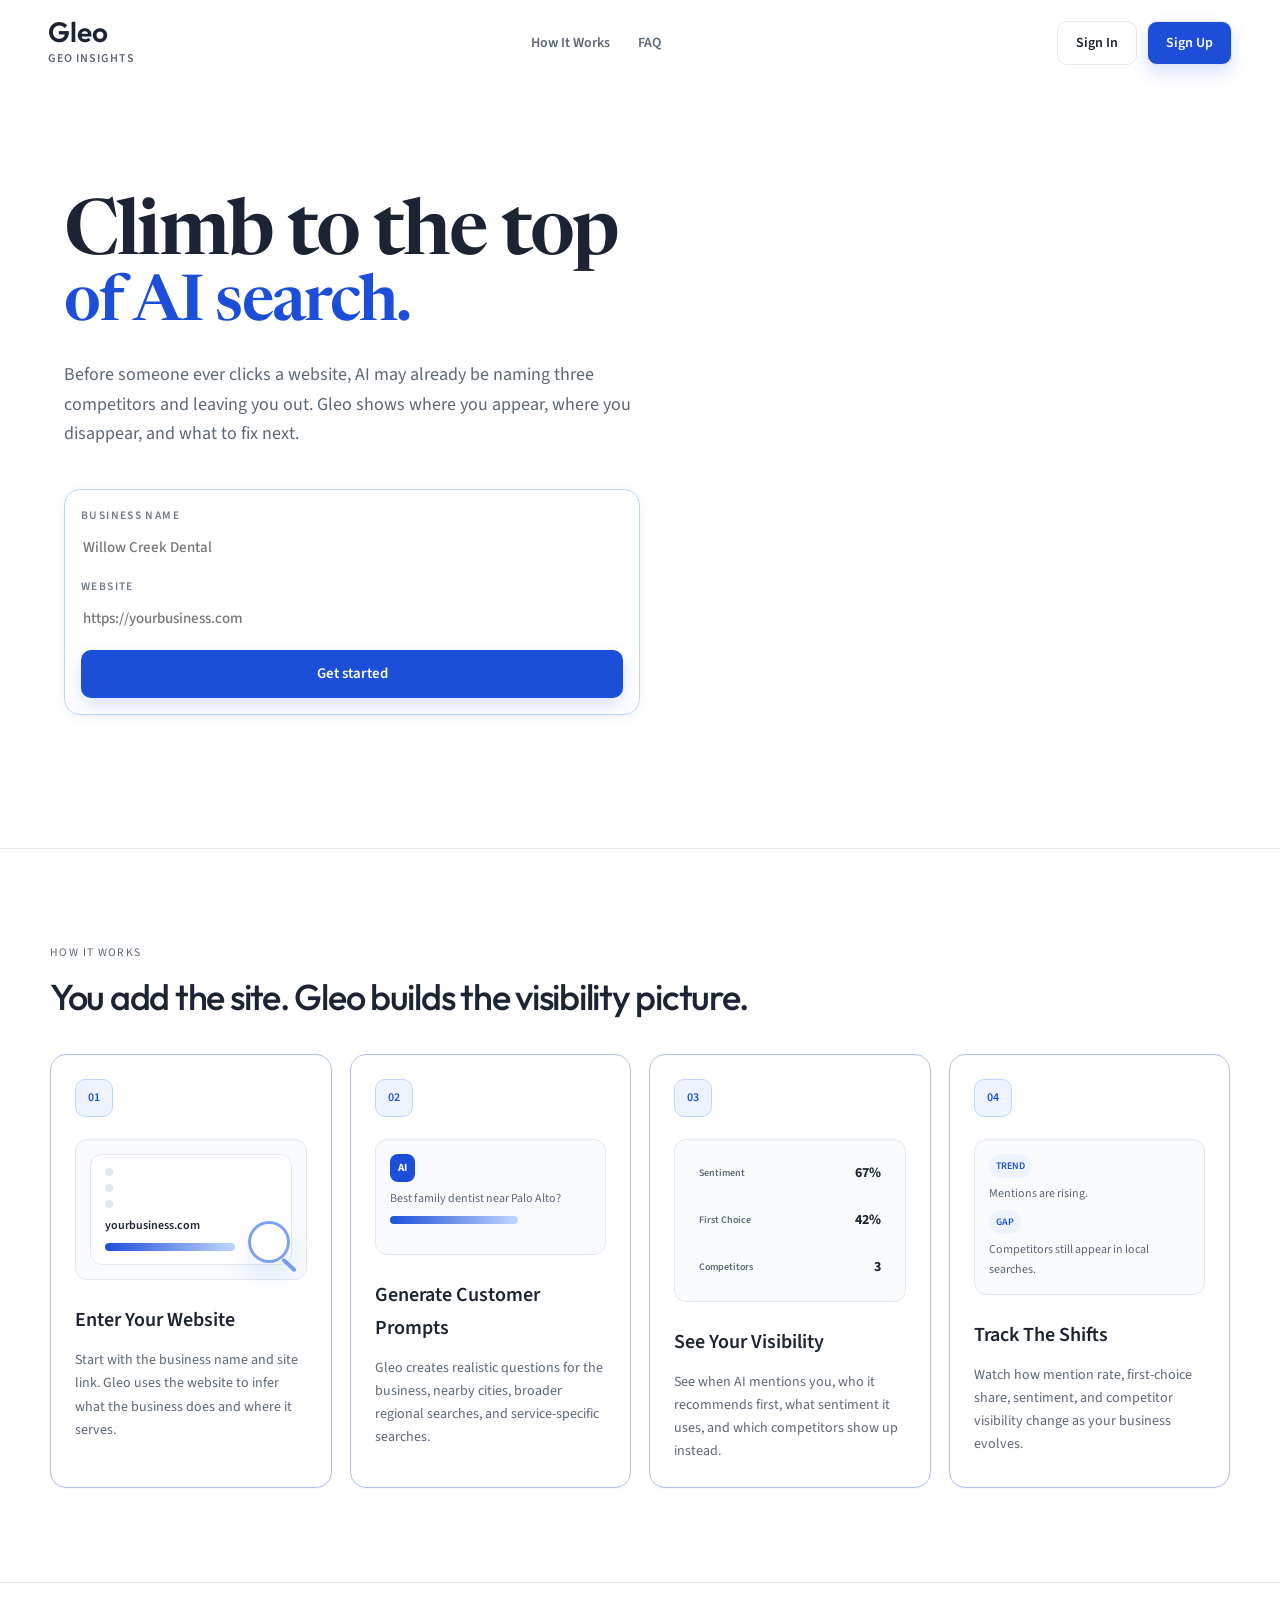
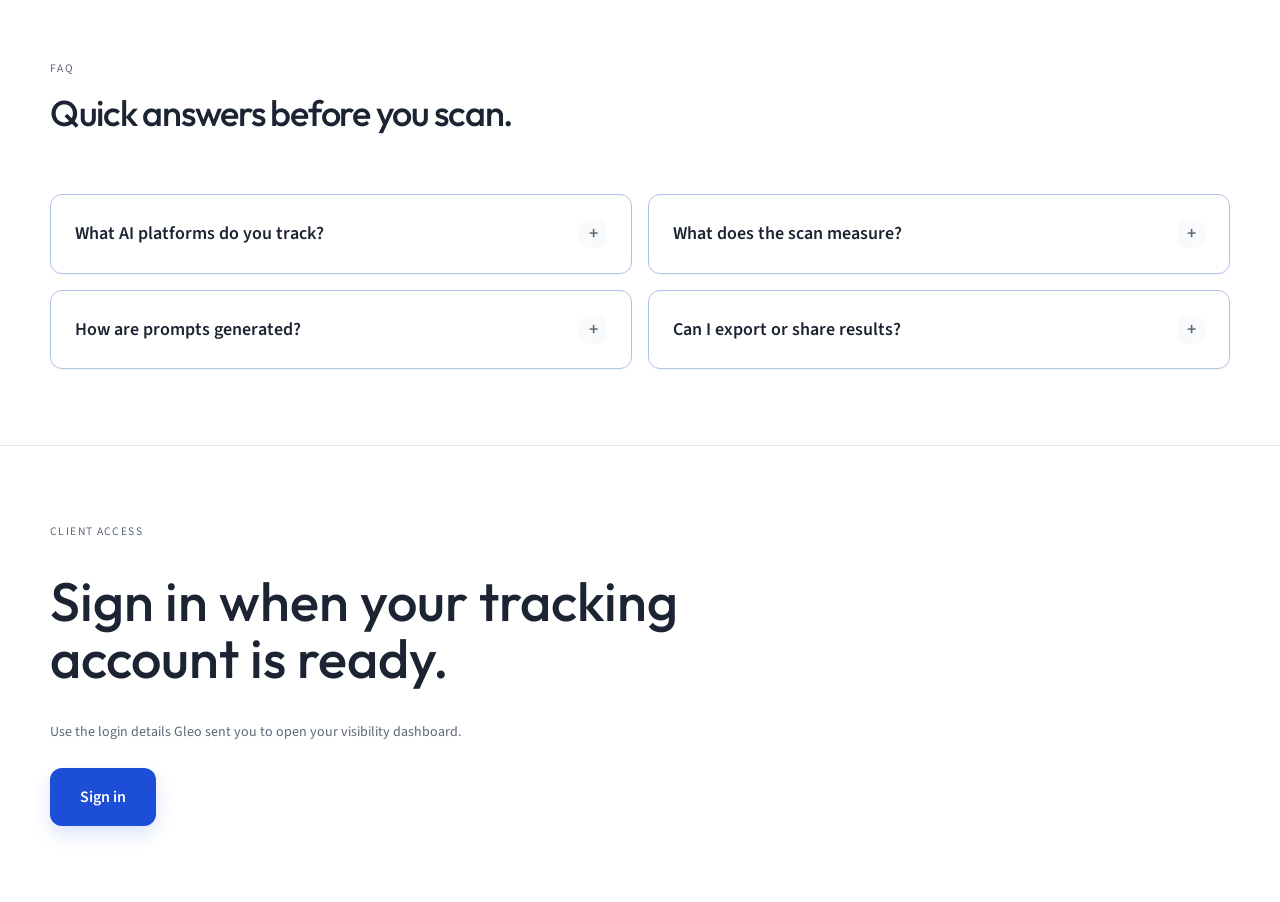
==== commit a3750bc2: "Fix first-scan auth and resume flow so scans actually reach the server. Auto-scans now send the Bear" ====
--- a/index.html
+++ b/index.html
@@ -6,8 +6,9 @@
     <title>Gleo GEO Insights</title>
     <link rel="preconnect" href="https://fonts.googleapis.com" />
     <link rel="preconnect" href="https://fonts.gstatic.com" crossorigin />
-    <link href="https://fonts.googleapis.com/css2?family=Fraunces:opsz,wght@9..144,400;9..144,500;9..144,600&family=IBM+Plex+Sans:wght@400;500;600;700&display=swap" rel="stylesheet" />
+    <link href="https://fonts.googleapis.com/css2?family=IBM+Plex+Mono:wght@400;500&family=IBM+Plex+Sans:wght@400;500;600;700&family=JetBrains+Mono:wght@400;500;600&family=Newsreader:opsz,wght@6..72,400;6..72,600;6..72,700&family=Outfit:wght@400;500;600;700&family=Source+Sans+3:wght@400;500;600;700&display=swap" rel="stylesheet" />
     <link rel="stylesheet" href="styles.css" />
+    <link rel="stylesheet" href="landing-versions.css" />
   </head>
   <body>
     <section class="landing-page" id="landingPage">
@@ -22,71 +23,42 @@
         </div>
         <div class="landing-nav-actions">
           <button class="landing-sign-in" type="button" data-signin-open>Sign In</button>
-          <button class="landing-login" type="button" data-login-open>Sign Up</button>
+          <button class="landing-login signup-only" type="button" data-login-open>Sign Up</button>
         </div>
       </nav>
 
       <main class="landing-main">
-        <section class="landing-hero">
-          <div class="landing-copy">
-            <p class="eyebrow">GEO monitoring for local businesses</p>
-            <h1 class="landing-headline">
-              <span class="landing-headline-line">See <span class="rotating-phrase" aria-label="when, why, and how"><span class="rotating-phrase-measure" aria-hidden="true">When</span><span>When</span><span>Why</span><span>How</span></span></span>
-              <span class="landing-headline-line">AI Recommends</span>
-              <span class="landing-headline-line">Your Business</span>
-            </h1>
-            <p class="landing-lede">Gleo scans your site, learns what your business actually is, then tracks how ChatGPT, Gemini, and Claude mention you across realistic customer searches.</p>
-            <form class="landing-start-card" id="landingStartForm">
-              <label>
-                <span>Business Name</span>
-                <input id="landingBusinessInput" type="text" placeholder="Willow Creek Dental" autocomplete="organization" />
-              </label>
-              <label>
-                <span>Website Link</span>
-                <input id="landingWebsiteInput" type="url" placeholder="https://yourbusiness.com" required autocomplete="url" />
-              </label>
-              <button class="primary-button border-beam-button" type="submit">Get Started</button>
-            </form>
-          </div>
-
-          <div class="landing-product-preview" aria-label="Product preview">
-            <div class="preview-toolbar">
-              <span></span><span></span><span></span>
-              <strong>Gleo Dashboard</strong>
-            </div>
-            <div class="preview-dashboard">
-              <div class="preview-score">
-                <small>AI Visibility Score</small>
-                <strong>72<span>/100</span></strong>
-                <p>Up 18 points across recent comparable scans.</p>
-              </div>
-              <div class="preview-mini-metrics">
-                <article><span>Mention Rate</span><strong>64%</strong></article>
-                <article><span>Average Rank</span><strong>#1.4</strong></article>
-                <article><span>Positive</span><strong>67%</strong></article>
-              </div>
-              <div class="preview-chart" aria-hidden="true">
-                <svg viewBox="0 0 440 180">
-                  <defs>
-                    <linearGradient id="previewArea" x1="0" x2="0" y1="0" y2="1">
-                      <stop offset="0%" stop-color="#1d4ed8" stop-opacity="0.18" />
-                      <stop offset="100%" stop-color="#1d4ed8" stop-opacity="0" />
-                    </linearGradient>
-                  </defs>
-                  <path class="preview-grid" d="M24 38H420M24 82H420M24 126H420" />
-                  <path class="preview-area" d="M26 128 C84 108 92 82 146 88 C202 96 214 60 272 54 C326 48 342 90 420 42 L420 158 L26 158 Z" />
-                  <path class="preview-line" d="M26 128 C84 108 92 82 146 88 C202 96 214 60 272 54 C326 48 342 90 420 42" />
-                  <circle cx="26" cy="128" r="5" />
-                  <circle cx="146" cy="88" r="5" />
-                  <circle cx="272" cy="54" r="5" />
-                  <circle cx="420" cy="42" r="5" />
-                </svg>
-              </div>
-            </div>
-          </div>
-        </section>
-
-        <section class="landing-section" id="howItWorks">
+        <section class="landing-hero lv-hero lv-hero-video" aria-label="Hero">
+          <div class="landing-hero-backdrop" aria-hidden="true">
+            <video class="landing-hero-video" autoplay muted loop playsinline preload="auto">
+              <source src="media/hero-summit.mp4" type="video/mp4" />
+            </video>
+            <div class="landing-hero-scrim"></div>
+          </div>
+          <div class="landing-hero-inner">
+            <div class="landing-copy">
+              <h1 class="landing-headline landing-headline-split">
+                <span class="landing-headline-line hero-reveal hero-delay-headline-1">Climb to the top</span>
+                <span class="landing-headline-line landing-headline-accent hero-reveal hero-delay-headline-2">of AI search.</span>
+              </h1>
+              <p class="landing-lede hero-reveal hero-delay-lede">Before someone ever clicks a website, AI may already be naming three competitors and leaving you out. Gleo shows where you appear, where you disappear, and what to fix next.</p>
+              <form class="landing-start-card hero-reveal hero-delay-form" id="landingStartForm">
+                <label>
+                  <span>Business name</span>
+                  <input id="landingBusinessInput" name="landingBusiness" type="text" placeholder="Willow Creek Dental" autocomplete="organization" />
+                </label>
+                <label>
+                  <span>Website</span>
+                  <input id="landingWebsiteInput" name="landingWebsite" type="url" placeholder="https://yourbusiness.com" required autocomplete="url" />
+                </label>
+                <button class="primary-button border-beam-button" type="submit">Get started</button>
+              </form>
+            </div>
+          </div>
+        </section>
+
+        <div class="lv-section-shell" id="howItWorks">
+        <section class="landing-section landing-section-steps lv-steps">
           <div class="landing-section-heading">
             <p class="eyebrow">How It Works</p>
             <h2>You add the site. Gleo builds the visibility picture.</h2>
@@ -136,8 +108,10 @@
             </article>
           </div>
         </section>
-
-        <section class="landing-section landing-faq" id="faq">
+        </div>
+
+        <div class="lv-section-shell" id="faq">
+        <section class="landing-section landing-faq lv-faq">
           <div class="landing-section-heading">
             <p class="eyebrow">FAQ</p>
             <h2>Quick answers before you scan.</h2>
@@ -161,12 +135,13 @@
             </details>
           </div>
         </section>
-
-        <section class="landing-section landing-cta">
-          <p class="eyebrow">Start today</p>
-          <h2>Start Understanding How AI Sees <span>Your Business</span>.</h2>
-          <p>Run the first scan, see where you show up, and turn visibility gaps into clear fixes.</p>
-          <button class="primary-button border-beam-button" type="button" data-login-open>Level Up Today</button>
+        </div>
+
+        <section class="landing-section landing-cta lv-cta">
+          <p class="eyebrow">Client access</p>
+          <h2>Sign in when your tracking account is ready.</h2>
+          <p>Use the login details Gleo sent you to open your visibility dashboard.</p>
+          <button class="primary-button border-beam-button signup-only-fallback" type="button" data-signin-open>Sign in</button>
         </section>
       </main>
     </section>
@@ -214,7 +189,7 @@
           <div>
             <p class="eyebrow">Welcome back</p>
             <h1>Sign In to Gleo</h1>
-            <p>Enter your name, email, and password to open your AI visibility dashboard.</p>
+            <p>Enter your name, email, and password to open your AI visibility dashboard. Accounts are created by Gleo.</p>
           </div>
           <form class="email-login-form" id="signInForm">
             <label>
@@ -240,7 +215,7 @@
             <button class="text-button" type="button" id="forgotPasswordButton">Forgot Password?</button>
           </div>
           <button class="text-button" type="button" id="signInBackToLandingButton">Back to landing page</button>
-          <p class="login-switch">Need an account? <button class="text-button inline-link" type="button" data-login-open>Sign up</button></p>
+          <p class="login-switch signup-only" id="loginSwitch">Need an account? <button class="text-button inline-link" type="button" data-login-open>Sign up</button></p>
         </div>
       </div>
     </section>
@@ -280,7 +255,7 @@
           </div>
           <div class="tracking-launch-status" aria-hidden="true">
             <span class="tracking-launch-progress-track">
-              <span class="tracking-launch-progress-fill"></span>
+              <span class="tracking-launch-progress-fill" id="trackingLaunchProgressFill"></span>
             </span>
           </div>
           <p class="tracking-launch-hint" id="trackingLaunchHint">Weâ€™ll unlock the dashboard here as soon as the first score is ready.</p>
@@ -549,8 +524,8 @@
               <h2>Provider Keys</h2>
               <p>Keys are read from the server-side `.env` file. Restart the local server after editing the file.</p>
               <pre><code>OPENAI_API_KEY=...
-GEMINI_API_KEY=...
-OPENROUTER_API_KEY=...</code></pre>
+OPENROUTER_API_KEY=...
+# Gemini scans use OpenRouter (GEMINI_OPENROUTER MODEL)</code></pre>
             </article>
             <article class="detail-card">
               <h2>Scan Limits</h2>
--- a/styles.css
+++ b/styles.css
@@ -1,36 +1,40 @@
-@import url("https://fonts.googleapis.com/css2?family=Fraunces:opsz,wght@9..144,400;9..144,500;9..144,600&family=IBM+Plex+Sans:wght@400;500;600;700&display=swap");
+@import url("https://fonts.googleapis.com/css2?family=Outfit:wght@400;500;600;700&family=Source+Sans+3:wght@400;500;600;700&display=swap");
 
 :root {
   color-scheme: light;
-  --bg: rgb(248 250 252);
-  --bg-soft: rgb(239 244 250);
-  --bg-muted: rgb(239 244 250);
-  --surface: rgb(253 254 255);
-  --surface-soft: rgb(239 244 250);
-  --line: rgb(211 220 232);
-  --line-strong: rgb(158 174 196);
-  --ink: rgb(18 24 33);
-  --muted: rgb(72 84 101);
-  --text-soft: rgb(118 132 150);
-  --text-faint: rgb(148 163 184);
-  --blue: rgb(29 78 216);
-  --blue-hover: rgb(37 99 235);
+  --bg: #ffffff;
+  --bg-soft: #f8fafc;
+  --bg-muted: #f1f5f9;
+  --surface: #ffffff;
+  --surface-soft: #f8fafc;
+  --line: #e2e8f0;
+  --line-strong: #cbd5e1;
+  --ink: #1c2433;
+  --muted: #5c6778;
+  --text-soft: #6f7b8c;
+  --text-faint: #94a0b0;
+  --teal: #2f6f73;
+  --teal-soft: rgba(47, 111, 115, 0.1);
+  --teal-border: rgba(47, 111, 115, 0.22);
+  --gold: #b8952d;
+  --blue: #1d4ed8;
+  --blue-hover: #2563eb;
   --blue-deep: #162b75;
-  --blue-soft: rgb(239 246 255);
-  --blue-border: rgb(191 219 254);
-  --green: rgb(22 101 52);
-  --orange: rgb(146 64 14);
-  --red: rgb(153 27 27);
+  --blue-soft: #eef4ff;
+  --blue-border: #bfd7fe;
+  --green: #166534;
+  --orange: #92400e;
+  --red: #991b1b;
   --slate: #596174;
-  --shadow-sm: 0 1px 2px rgba(15, 23, 42, 0.025);
-  --shadow: 0 8px 20px rgba(15, 23, 42, 0.055);
-  --shadow-lg: 0 18px 48px rgba(15, 23, 42, 0.095);
+  --shadow-sm: 0 1px 2px rgba(28, 36, 51, 0.04);
+  --shadow: 0 10px 28px rgba(28, 36, 51, 0.06);
+  --shadow-lg: 0 18px 48px rgba(28, 36, 51, 0.09);
   --radius-sm: 8px;
   --radius-md: 12px;
   --radius-lg: 16px;
-  --radius-xl: 22px;
-  --font-heading: "Fraunces", "Georgia", serif;
-  --font-body: "IBM Plex Sans", ui-sans-serif, system-ui, -apple-system, BlinkMacSystemFont, "Segoe UI", sans-serif;
+  --radius-xl: 20px;
+  --font-heading: "Outfit", ui-sans-serif, system-ui, sans-serif;
+  --font-body: "Source Sans 3", ui-sans-serif, system-ui, sans-serif;
 }
 
 html {
@@ -172,85 +176,51 @@
 
 .landing-hero {
   display: grid;
-  grid-template-columns: minmax(0, 1.05fr) minmax(360px, 0.82fr);
-  gap: 54px;
-  align-items: start;
+  grid-template-columns: minmax(0, 1.02fr) minmax(320px, 0.92fr);
+  gap: 48px;
+  align-items: center;
   min-height: auto;
-  padding: 22px 0 74px;
+  padding: 28px 0 80px;
 }
 
 .landing-headline {
-  display: flex;
-  flex-direction: column;
-  gap: 0.06em;
-  max-width: 760px;
+  max-width: 720px;
   margin: 0;
   color: var(--ink);
   font-family: var(--font-heading);
-  font-size: clamp(44px, 6.1vw, 76px);
-  line-height: 0.95;
-  letter-spacing: 0;
-  font-weight: 500;
-}
-
-.landing-headline-line {
-  display: block;
-}
-
-.rotating-phrase {
-  position: relative;
-  display: inline-grid;
-  vertical-align: baseline;
-  color: var(--blue);
-  line-height: 1;
-  overflow: hidden;
-}
-
-.rotating-phrase-measure,
-.rotating-phrase span:not(.rotating-phrase-measure) {
-  grid-area: 1 / 1;
-}
-
-.rotating-phrase-measure {
-  visibility: hidden;
-  pointer-events: none;
-}
-
-.rotating-phrase span:not(.rotating-phrase-measure) {
-  position: relative;
-  line-height: 1;
-  opacity: 0;
-  transform: translateY(0.38em);
-  transform-origin: left center;
-  animation: rotateLandingPhrase 6.6s cubic-bezier(0.2, 0.7, 0.2, 1) infinite;
-}
-
-.rotating-phrase span:not(.rotating-phrase-measure):nth-child(3) {
-  animation-delay: 2.2s;
-}
-
-.rotating-phrase span:not(.rotating-phrase-measure):nth-child(4) {
-  animation-delay: 4.4s;
-}
-
-@keyframes rotateLandingPhrase {
-  0%,
-  7% {
+  font-size: clamp(40px, 5.4vw, 68px);
+  line-height: 1.02;
+  letter-spacing: -0.03em;
+  font-weight: 600;
+}
+
+.hero-reveal {
+  animation: heroReveal 520ms cubic-bezier(0.22, 1, 0.36, 1) both;
+}
+
+.hero-reveal-delay-1 {
+  animation-delay: 80ms;
+}
+
+.hero-reveal-delay-2 {
+  animation-delay: 160ms;
+}
+
+@keyframes heroReveal {
+  from {
     opacity: 0;
-    transform: translateY(0.38em);
-    filter: blur(5px);
-  }
-  13%,
-  28% {
+    transform: translateY(14px);
+  }
+
+  to {
     opacity: 1;
     transform: translateY(0);
-    filter: blur(0);
-  }
-  36%,
-  100% {
-    opacity: 0;
-    transform: translateY(-0.38em);
-    filter: blur(5px);
+  }
+}
+
+@media (prefers-reduced-motion: reduce) {
+  .hero-reveal {
+    animation: none;
   }
 }
 
@@ -269,10 +239,10 @@
   gap: 10px;
   max-width: 850px;
   padding: 10px;
-  border: 1px solid var(--line);
+  border: 1px solid var(--blue-border);
   border-radius: var(--radius-lg);
   background: var(--surface);
-  box-shadow: var(--shadow);
+  box-shadow: var(--shadow-sm);
 }
 
 .landing-start-card label {
@@ -313,54 +283,124 @@
 }
 
 .landing-product-preview {
-  display: grid;
-  gap: 14px;
-  padding: 20px;
-  border: 1px solid var(--line);
-  border-radius: var(--radius-xl);
+  position: relative;
+  min-width: 0;
+}
+
+.preview-shell {
+  position: relative;
+  display: grid;
+  gap: 0;
+  padding: 6px;
+  border: 1px solid color-mix(in srgb, var(--gold) 55%, var(--line));
+  border-radius: calc(var(--radius-xl) + 2px);
+  background: var(--bg-soft);
+  box-shadow: var(--shadow-lg);
+}
+
+.preview-shell::after {
+  content: "";
+  position: absolute;
+  top: 6px;
+  right: 6px;
+  width: 8px;
+  height: calc(100% - 12px);
+  border-radius: 0 var(--radius-lg) var(--radius-lg) 0;
+  background: linear-gradient(180deg, #d4b35a 0%, #b8952d 42%, #8f7424 100%);
+  opacity: 0.9;
+  pointer-events: none;
+}
+
+.preview-head {
+  display: flex;
+  align-items: flex-start;
+  justify-content: space-between;
+  gap: 12px;
+  padding: 16px 18px 14px;
+  border-bottom: 1px solid var(--line);
   background: var(--surface);
-  box-shadow: var(--shadow);
-}
-
-.preview-toolbar {
+  border-radius: var(--radius-lg) var(--radius-lg) 0 0;
+}
+
+.preview-head strong {
+  display: block;
+  color: var(--ink);
+  font-family: var(--font-heading);
+  font-size: 15px;
+  font-weight: 600;
+}
+
+.preview-head .eyebrow {
+  margin-bottom: 4px;
+}
+
+.preview-provider-pills {
   display: flex;
-  align-items: center;
-  gap: 7px;
-  color: var(--muted);
-  font-size: 12px;
-  font-weight: 600;
-}
-
-.preview-toolbar span {
-  width: 9px;
-  height: 9px;
-  border-radius: 50%;
-  background: var(--line);
-}
-
-.preview-toolbar strong {
-  margin-left: auto;
+  flex-wrap: wrap;
+  justify-content: flex-end;
+  gap: 6px;
+}
+
+.preview-provider-pills span {
+  display: inline-flex;
+  align-items: center;
+  min-height: 26px;
+  padding: 0 9px;
+  border: 1px solid var(--line);
+  border-radius: 999px;
+  background: var(--surface-soft);
+  color: var(--muted);
+  font-size: 11px;
+  font-weight: 600;
+}
+
+.preview-provider-pills span.active {
+  border-color: var(--blue-border);
+  background: var(--blue-soft);
+  color: var(--blue);
 }
 
 .preview-dashboard {
   display: grid;
-  gap: 14px;
+  gap: 12px;
+  padding: 14px;
+  background: var(--surface);
+  border-radius: 0 0 var(--radius-lg) var(--radius-lg);
 }
 
 .preview-score {
-  min-height: 164px;
-  padding: 24px;
+  min-height: 148px;
+  padding: 20px 22px;
   border-radius: var(--radius-md);
-  background: var(--bg-soft);
-  border: 1px solid var(--line);
+  background: linear-gradient(180deg, var(--surface-soft) 0%, var(--surface) 100%);
+  border: 1px solid color-mix(in srgb, var(--gold) 28%, var(--line));
+}
+
+.preview-score-top {
+  display: flex;
+  align-items: center;
+  justify-content: space-between;
+  gap: 10px;
 }
 
 .preview-score small {
-  color: var(--text-soft);
-  font-size: 0.72rem;
-  font-weight: 600;
+  color: var(--blue);
+  font-size: 0.68rem;
+  font-weight: 700;
   letter-spacing: 0.1em;
   text-transform: uppercase;
+}
+
+.preview-delta {
+  display: inline-flex;
+  align-items: center;
+  min-height: 24px;
+  padding: 0 8px;
+  border-radius: 999px;
+  background: color-mix(in srgb, var(--green) 10%, var(--surface));
+  color: var(--green);
+  font-size: 11px;
+  font-weight: 700;
 }
 
 .preview-score strong {
@@ -397,15 +437,15 @@
   gap: 8px;
   min-height: 86px;
   padding: 14px;
-  border: 1px solid var(--line);
+  border: 1px solid color-mix(in srgb, var(--gold) 20%, var(--line));
   border-radius: var(--radius-md);
-  background: var(--surface);
+  background: var(--surface-soft);
 }
 
 .preview-mini-metrics span {
-  color: var(--text-soft);
-  font-size: 0.72rem;
-  font-weight: 600;
+  color: var(--teal);
+  font-size: 0.68rem;
+  font-weight: 700;
   letter-spacing: 0.1em;
   text-transform: uppercase;
 }
@@ -418,11 +458,30 @@
 }
 
 .preview-chart {
-  height: 190px;
-  padding: 12px;
-  border: 1px solid var(--line);
+  display: grid;
+  gap: 8px;
+  height: auto;
+  padding: 14px;
+  border: 1px solid color-mix(in srgb, var(--gold) 20%, var(--line));
   border-radius: var(--radius-md);
-  background: var(--surface);
+  background: var(--surface-soft);
+}
+
+.preview-chart-label {
+  display: flex;
+  align-items: center;
+  justify-content: space-between;
+  gap: 10px;
+  color: var(--muted);
+  font-size: 11px;
+  font-weight: 600;
+}
+
+.preview-chart-label span:first-child {
+  color: var(--teal);
+  font-weight: 700;
+  letter-spacing: 0.08em;
+  text-transform: uppercase;
 }
 
 .preview-chart svg {
@@ -443,14 +502,14 @@
 
 .preview-line {
   fill: none;
-  stroke: var(--blue);
+  stroke: var(--teal);
   stroke-width: 3;
   stroke-linecap: round;
   filter: none;
 }
 
 .preview-chart circle {
-  fill: var(--blue);
+  fill: var(--teal);
   stroke: var(--surface);
   stroke-width: 4;
 }
@@ -460,6 +519,12 @@
   border-top: 1px solid var(--line);
 }
 
+.landing-section-steps {
+  margin-inline: calc(50% - 50vw);
+  padding: 94px max(30px, calc((100vw - 1240px) / 2 + 30px));
+  background: #ffffff;
+}
+
 .landing-section-heading {
   display: grid;
   gap: 8px;
@@ -476,12 +541,11 @@
 }
 
 .landing-steps article,
-.landing-feature-grid article,
-.landing-faq {
+.landing-feature-grid article {
   position: relative;
   overflow: hidden;
   padding: 26px;
-  border: 1px solid var(--line);
+  border: 1px solid color-mix(in srgb, var(--blue) 25%, var(--line));
   border-radius: var(--radius-lg);
   background: var(--surface);
   box-shadow: var(--shadow-sm);
@@ -879,10 +943,7 @@
   border-right: 0;
   border-left: 0;
   border-radius: 0;
-}
-
-.landing-faq {
-  background: var(--bg-soft);
+  background: #ffffff;
 }
 
 .faq-grid {
@@ -893,7 +954,7 @@
 
 .faq-grid details {
   padding: 24px;
-  border: 1px solid var(--line);
+  border: 1px solid color-mix(in srgb, var(--blue) 25%, var(--line));
   border-radius: var(--radius-md);
   background: var(--surface);
   box-shadow: var(--shadow-sm);
@@ -945,6 +1006,8 @@
 .faq-grid p {
   margin-top: 12px;
   color: var(--muted);
+  font-size: 16px;
+  line-height: 1.65;
   font-weight: 400;
 }
 
@@ -952,7 +1015,6 @@
   justify-items: start;
   min-height: 360px;
   text-align: left;
-  background: var(--surface);
 }
 
 .landing-cta h2 {
@@ -1296,11 +1358,14 @@
 
 .tracking-launch-progress-fill {
   display: block;
-  width: 42%;
+  width: 100%;
   height: 100%;
   border-radius: inherit;
   background: linear-gradient(90deg, rgba(96, 165, 250, 0.9), rgba(29, 78, 216, 1));
-  animation: trackingLaunchProgress 1.6s ease-in-out infinite;
+  transform: scaleX(0.06);
+  transform-origin: left center;
+  opacity: 0.72;
+  will-change: transform;
 }
 
 .tracking-launch-actions {
@@ -1318,15 +1383,18 @@
 
 @keyframes trackingLaunchProgress {
   0% {
-    transform: translateX(-90%);
-  }
-
-  50% {
-    transform: translateX(85%);
+    transform: scaleX(0.08);
+    opacity: 0.72;
+  }
+
+  70% {
+    transform: scaleX(0.78);
+    opacity: 0.94;
   }
 
   100% {
-    transform: translateX(220%);
+    transform: scaleX(0.98);
+    opacity: 1;
   }
 }
 
@@ -1399,7 +1467,7 @@
   min-height: 100vh;
   padding: 26px 14px;
   border-right: 1px solid var(--line);
-  background: #ffffff;
+  background: var(--surface);
 }
 
 .brand {
@@ -1631,7 +1699,7 @@
   margin: 0 -30px 0;
   padding: 0 30px;
   border-bottom: 1px solid var(--line);
-  background: rgba(255, 255, 255, 0.92);
+  background: color-mix(in srgb, var(--surface) 92%, transparent);
   backdrop-filter: blur(14px);
 }
 
@@ -2064,9 +2132,9 @@
   margin: 0 0 6px;
   color: var(--blue);
   font-size: 0.72rem;
-  font-weight: 600;
+  font-weight: 700;
   text-transform: uppercase;
-  letter-spacing: 0.1em;
+  letter-spacing: 0.12em;
 }
 
 .provider-status {
@@ -2408,7 +2476,8 @@
   min-width: 0;
   min-height: 148px;
   padding: 28px 30px;
-  background: #ffffff;
+  background: var(--surface);
+  border-color: color-mix(in srgb, var(--gold) 22%, var(--line));
 }
 
 .score-card {
@@ -2418,8 +2487,8 @@
   gap: 10px;
   align-items: start;
   min-height: 226px;
-  border-color: var(--line);
-  background: #ffffff;
+  border-color: color-mix(in srgb, var(--gold) 40%, var(--line));
+  background: var(--surface);
   box-shadow: var(--shadow-sm);
 }
 
@@ -2431,8 +2500,8 @@
 }
 
 .metric-card {
-  border-color: var(--line);
-  background: #ffffff;
+  border-color: color-mix(in srgb, var(--gold) 22%, var(--line));
+  background: var(--surface);
   box-shadow: var(--shadow-sm);
 }
 
@@ -2970,9 +3039,9 @@
 .stack-item {
   min-width: 0;
   padding: 16px;
-  border: 1px solid var(--line);
+  border: 1px solid color-mix(in srgb, var(--gold) 18%, var(--line));
   border-radius: var(--radius-sm);
-  background: #ffffff;
+  background: var(--surface);
 }
 
 .factor {
@@ -5128,8 +5197,12 @@
     padding-top: 26px;
   }
 
-  .landing-product-preview {
-    min-width: 0;
+  .preview-head {
+    flex-direction: column;
+  }
+
+  .preview-provider-pills {
+    justify-content: flex-start;
   }
 
   .landing-faq {
@@ -5146,10 +5219,11 @@
   }
 
   .landing-feature-band,
-  .landing-faq {
+  .landing-faq,
+  .landing-section-steps {
     margin-inline: 0;
-    padding-inline: 0;
-    border-radius: 14px;
+    padding-inline: 24px;
+    border-radius: 0;
   }
 
   .feature-wide {
--- a/landing-versions.css
+++ b/landing-versions.css
@@ -0,0 +1,244 @@
+.lv-section-shell {
+  scroll-margin-top: 80px;
+}
+
+.landing-page {
+  background: #ffffff;
+}
+
+.landing-page .landing-section,
+.landing-page .landing-faq,
+.landing-page .landing-cta,
+.landing-page .landing-section-steps {
+  background: #ffffff;
+}
+
+/* Nav sits over the hero so the top of the page isn't a separate white band */
+.landing-page .landing-nav {
+  position: sticky;
+  top: 0;
+  z-index: 20;
+  max-width: none;
+  margin: 0;
+  padding: 18px clamp(20px, 4vw, 48px);
+  background: rgba(255, 255, 255, 0.78);
+  backdrop-filter: blur(12px);
+  border-bottom: 1px solid rgba(255, 255, 255, 0.6);
+}
+
+.landing-page .landing-main {
+  max-width: none;
+  margin: 0;
+  padding: 0;
+}
+
+/* ===== Hero ===== */
+.lv-hero-video {
+  --hero-ease: cubic-bezier(0.16, 1, 0.3, 1);
+  --hero-reveal-delay: 0.35s;
+
+  position: relative;
+  display: block;
+  margin-inline: calc(50% - 50vw);
+  margin-top: calc(-1 * (18px + 18px + 44px));
+  min-height: 720px;
+  padding: 0;
+  overflow: hidden;
+  background: #ffffff;
+}
+
+.lv-hero-video .landing-hero-backdrop {
+  position: absolute;
+  inset: 0;
+  z-index: 0;
+  overflow: hidden;
+}
+
+.lv-hero-video .landing-hero-video {
+  display: block;
+  width: 100%;
+  height: 100%;
+  object-fit: cover;
+  object-position: 72% center;
+  transform: scale(1.08);
+  transform-origin: center;
+  filter: none;
+}
+
+/* White on the left → fully clear video on the right (no grey wash) */
+.lv-hero-video .landing-hero-scrim {
+  position: absolute;
+  inset: 0;
+  z-index: 1;
+  background: linear-gradient(
+    to right,
+    #ffffff 0%,
+    #ffffff 22%,
+    rgba(255, 255, 255, 0.92) 32%,
+    rgba(255, 255, 255, 0.72) 42%,
+    rgba(255, 255, 255, 0.45) 52%,
+    rgba(255, 255, 255, 0.18) 62%,
+    rgba(255, 255, 255, 0) 68%
+  );
+  pointer-events: none;
+}
+
+.lv-hero-video .landing-hero-inner {
+  position: relative;
+  z-index: 2;
+  display: flex;
+  align-items: flex-start;
+  justify-content: flex-start;
+  width: 100%;
+  max-width: 1500px;
+  min-height: inherit;
+  margin: 0 auto;
+  padding: calc(5.5rem + 80px) 1.5rem 6rem;
+}
+
+.lv-hero-video .landing-copy {
+  max-width: 36rem;
+}
+
+.lv-hero-video .landing-headline-split {
+  display: grid;
+  gap: 0.15rem;
+  margin: 0 0 1.5rem;
+  line-height: 0.95;
+}
+
+.lv-hero-video .landing-headline-line {
+  display: block;
+  font-family: "Newsreader", Georgia, serif;
+  font-weight: 600;
+  letter-spacing: -0.03em;
+  color: var(--ink);
+}
+
+.lv-hero-video .landing-headline-line:first-child {
+  font-size: clamp(3rem, 6vw, 5.5rem);
+}
+
+.lv-hero-video .landing-headline-accent {
+  font-size: clamp(2.25rem, 5vw, 4.5rem);
+  color: var(--blue);
+}
+
+.lv-hero-video .landing-lede {
+  margin: 0 0 2.5rem;
+  color: var(--muted);
+  font-size: 1.125rem;
+  line-height: 1.65;
+}
+
+.lv-hero-video .landing-start-card {
+  display: grid;
+  grid-template-columns: 1fr;
+  gap: 12px;
+  max-width: 100%;
+  padding: 16px;
+  background: #ffffff;
+  border-color: var(--blue-border);
+  box-shadow: 0 2px 12px rgba(15, 23, 42, 0.06);
+}
+
+.lv-hero-video .landing-start-card label {
+  padding: 0;
+}
+
+.lv-hero-video .landing-start-card .primary-button {
+  width: 100%;
+  min-height: 48px;
+  margin-top: 2px;
+}
+
+.lv-hero-video .hero-reveal {
+  opacity: 0;
+  animation: heroContentIn 0.9s var(--hero-ease) both;
+}
+
+.lv-hero-video .hero-delay-headline-1 {
+  animation-duration: 0.7s;
+  animation-delay: calc(var(--hero-reveal-delay) + 0.05s);
+}
+
+.lv-hero-video .hero-delay-headline-2 {
+  animation-duration: 0.7s;
+  animation-delay: calc(var(--hero-reveal-delay) + 0.18s);
+}
+
+.lv-hero-video .hero-delay-lede {
+  animation-duration: 0.6s;
+  animation-delay: calc(var(--hero-reveal-delay) + 0.3s);
+}
+
+.lv-hero-video .hero-delay-form {
+  animation-duration: 0.6s;
+  animation-delay: calc(var(--hero-reveal-delay) + 0.42s);
+}
+
+@keyframes heroContentIn {
+  from {
+    opacity: 0;
+    transform: translateY(20px);
+  }
+
+  to {
+    opacity: 1;
+    transform: translateY(0);
+  }
+}
+
+.landing-page .lv-section-shell {
+  max-width: 1240px;
+  margin-inline: auto;
+  padding-inline: 30px;
+}
+
+@media (min-width: 768px) {
+  .lv-hero-video {
+    min-height: 780px;
+  }
+
+  .lv-hero-video .landing-hero-inner {
+    padding: calc(7rem + 80px) 3rem 8rem;
+  }
+}
+
+@media (min-width: 1024px) {
+  .lv-hero-video {
+    min-height: 840px;
+  }
+
+  .lv-hero-video .landing-hero-inner {
+    padding-left: 4rem;
+    padding-right: 4rem;
+  }
+}
+
+@media (prefers-reduced-motion: reduce) {
+  .lv-hero-video .landing-hero-video {
+    display: none;
+  }
+
+  .lv-hero-video .landing-hero-backdrop {
+    background: linear-gradient(135deg, #ffffff, #f8fafc);
+  }
+
+  .lv-hero-video .hero-reveal {
+    opacity: 1;
+    animation: none;
+    transform: none;
+  }
+}
+
+@media (max-width: 760px) {
+  .lv-hero-video .landing-hero-scrim {
+    background: linear-gradient(
+      to bottom,
+      #ffffff 0%,
+      rgba(255, 255, 255, 0.85) 35%,
+      rgba(255, 255, 255, 0) 65%
+    );
+  }
+}
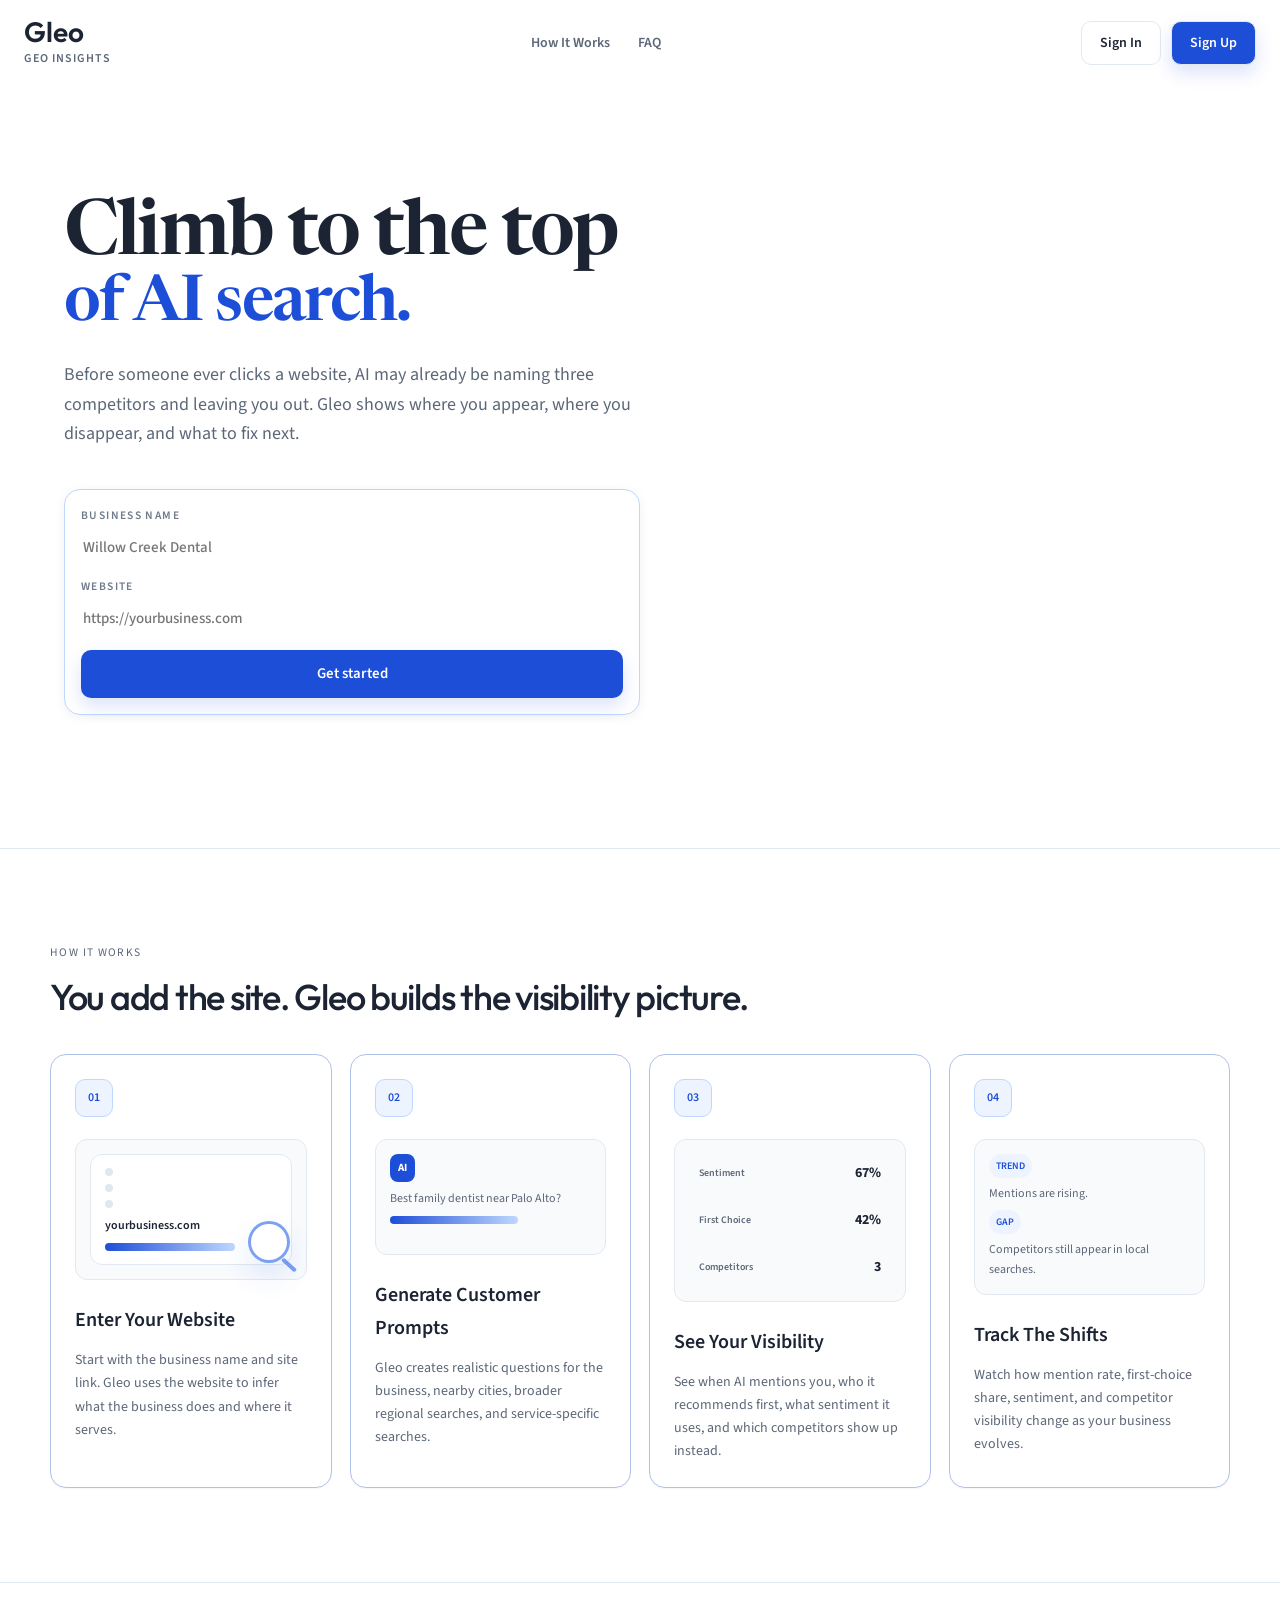
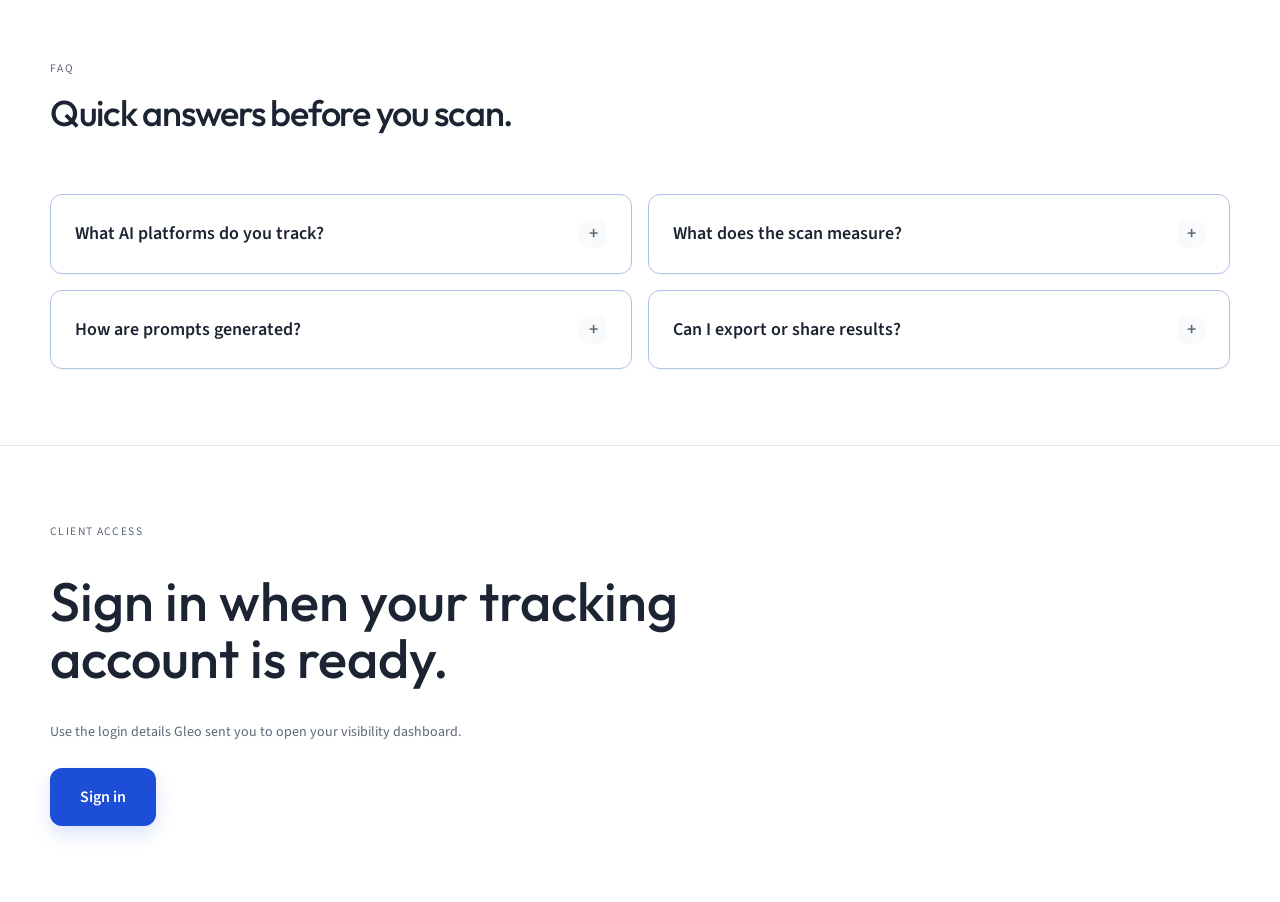
==== commit 06b6744a: "Redesign admin dashboard and simplify client provisioning. Show stored client passwords in admin, ma" ====
--- a/index.html
+++ b/index.html
@@ -237,9 +237,42 @@
               <span>Business Website</span>
               <input id="businessSetupWebsiteInput" type="url" placeholder="https://yourbusiness.com" autocomplete="url" required />
             </label>
+            <label>
+              <span>Primary Location</span>
+              <input id="businessSetupLocationInput" type="text" placeholder="Palo Alto, CA" autocomplete="address-level2" required />
+            </label>
+            <label>
+              <span>Industry / Category</span>
+              <input id="businessSetupIndustryInput" type="text" placeholder="Internal Medicine Physician" autocomplete="organization-title" required />
+            </label>
+            <p class="form-help-copy">We still scan your website for services and proof, but your location and industry drive the AI prompts.</p>
             <button class="secondary-login-button" type="submit" id="businessSetupSubmitButton">Continue to Dashboard</button>
           </form>
           <button class="text-button" type="button" id="backToSignupButton">Back to sign up</button>
+        </div>
+      </div>
+    </section>
+
+    <section class="login-page hidden" id="locationSetupPage">
+      <div class="login-shell">
+        <div class="login-card">
+          <div>
+            <p class="eyebrow">Tracking setup</p>
+            <h1>Tell us what to track</h1>
+            <p id="locationSetupIntro">Add the location and industry you want in AI search results. We still scan your website for services and proof.</p>
+          </div>
+          <form class="email-login-form" id="locationSetupForm">
+            <label>
+              <span>Primary Location</span>
+              <input id="locationSetupInput" type="text" placeholder="Palo Alto, CA" autocomplete="address-level2" required />
+            </label>
+            <label>
+              <span>Industry / Category</span>
+              <input id="locationSetupIndustryInput" type="text" placeholder="Internal Medicine Physician" autocomplete="organization-title" required />
+            </label>
+            <p class="form-help-copy">Examples: Cosmetic Dentist · Hindu Temple · Internal Medicine Physician · Family Law Firm</p>
+            <button class="secondary-login-button" type="submit" id="locationSetupSubmitButton">Start Tracking</button>
+          </form>
         </div>
       </div>
     </section>
@@ -350,7 +383,7 @@
             <div>
               <p class="eyebrow">Tracking setup</p>
               <h2>Start with your website, then we build the AI visibility scan.</h2>
-              <p>We infer location and service areas from the site instead of asking users to type them in.</p>
+              <p>Enter your website, business name, location, and industry, then start the scan.</p>
             </div>
           </div>
           <div class="scan-progress-card hidden" id="scanProgressCard" role="status" aria-live="polite">
@@ -375,6 +408,22 @@
               <span class="field">
                 <span>Business</span>
                 <input id="businessInput" name="businessName" type="text" placeholder="Business name" />
+              </span>
+            </label>
+
+            <label class="workflow-step">
+              <span class="step-number">3</span>
+              <span class="field">
+                <span>Location</span>
+                <input id="locationInput" name="location" type="text" placeholder="Palo Alto, CA" autocomplete="address-level2" required />
+              </span>
+            </label>
+
+            <label class="workflow-step">
+              <span class="step-number">4</span>
+              <span class="field">
+                <span>Industry</span>
+                <input id="industryInput" name="industry" type="text" placeholder="Internal Medicine Physician" autocomplete="organization-title" required />
               </span>
             </label>
 
@@ -536,7 +585,7 @@
 
         <section class="empty-state" id="emptyState">
           <h2 id="emptyStateTitle">No scan results yet</h2>
-          <p id="emptyStateText">Start with the business name and website. Gleo will infer location and service areas from the site, then populate the dashboard with real scan output.</p>
+          <p id="emptyStateText">Start with the business name, website, and primary location. Gleo scans your site for services and proof, then checks what AI recommends in your area.</p>
         </section>
       </main>
     </div>
@@ -552,6 +601,17 @@
       <div id="dialogContent"></div>
     </dialog>
 
+    <dialog id="newScanConfirmDialog" class="confirm-dialog">
+      <form method="dialog" class="confirm-dialog-card">
+        <h2>Start a new scan?</h2>
+        <p>This runs a full AI visibility scan and can take a few minutes.</p>
+        <div class="confirm-dialog-actions">
+          <button class="ghost-button" type="submit" value="cancel">Cancel</button>
+          <button class="primary-button" type="submit" value="confirm">Confirm</button>
+        </div>
+      </form>
+    </dialog>
+
     <script src="app.js?v=20260530-03"></script>
   </body>
 </html>
--- a/styles.css
+++ b/styles.css
@@ -1243,6 +1243,13 @@
   box-shadow: 0 0 0 4px rgba(37, 99, 235, 0.12);
 }
 
+.form-help-copy {
+  margin: -2px 0 0;
+  color: var(--text-soft);
+  font-size: 13px;
+  line-height: 1.55;
+}
+
 .password-input-wrap {
   position: relative;
   display: block;
@@ -2477,7 +2484,7 @@
   min-height: 148px;
   padding: 28px 30px;
   background: var(--surface);
-  border-color: color-mix(in srgb, var(--gold) 22%, var(--line));
+  border-color: var(--line);
 }
 
 .score-card {
@@ -2487,7 +2494,7 @@
   gap: 10px;
   align-items: start;
   min-height: 226px;
-  border-color: color-mix(in srgb, var(--gold) 40%, var(--line));
+  border-color: var(--line);
   background: var(--surface);
   box-shadow: var(--shadow-sm);
 }
@@ -2500,7 +2507,7 @@
 }
 
 .metric-card {
-  border-color: color-mix(in srgb, var(--gold) 22%, var(--line));
+  border-color: var(--line);
   background: var(--surface);
   box-shadow: var(--shadow-sm);
 }
@@ -3039,7 +3046,7 @@
 .stack-item {
   min-width: 0;
   padding: 16px;
-  border: 1px solid color-mix(in srgb, var(--gold) 18%, var(--line));
+  border: 1px solid var(--line);
   border-radius: var(--radius-sm);
   background: var(--surface);
 }
@@ -3495,15 +3502,19 @@
 }
 
 .competitor-segment-detail:hover .segment-tooltip,
-.competitor-segment-detail:hover::before {
+.competitor-segment-detail:hover::before,
+.you-segment.competitor-segment-detail:hover .segment-tooltip,
+.you-segment.competitor-segment-detail:hover::before {
   opacity: 1;
 }
 
-.competitor-segment-detail:hover .segment-tooltip {
+.competitor-segment-detail:hover .segment-tooltip,
+.you-segment.competitor-segment-detail:hover .segment-tooltip {
   transform: translate(0, 0);
 }
 
-.competitor-segment-detail:hover::before {
+.competitor-segment-detail:hover::before,
+.you-segment.competitor-segment-detail:hover::before {
   transform: translate(0, 0) rotate(45deg);
 }
 
@@ -4460,12 +4471,48 @@
   left: 94px;
   bottom: calc(100% - 8px);
   display: none;
-  width: min(420px, calc(100% - 92px));
+  width: min(480px, calc(100% - 92px));
   padding: 12px 14px;
   border: 1px solid var(--line);
   border-radius: var(--radius-sm);
   background: #ffffff;
   box-shadow: var(--shadow);
+}
+
+.topic-context-row .context-info-excerpt {
+  margin: 0;
+  color: var(--ink);
+  font-size: 13px;
+  font-weight: 500;
+  line-height: 1.55;
+}
+
+.context-info-meta {
+  display: grid;
+  gap: 8px;
+  margin: 10px 0 0;
+  padding-top: 10px;
+  border-top: 1px solid var(--line);
+}
+
+.context-info-meta div {
+  display: grid;
+  gap: 2px;
+}
+
+.context-info-meta dt {
+  color: var(--muted);
+  font-size: 11px;
+  font-weight: 600;
+  letter-spacing: 0.04em;
+  text-transform: uppercase;
+}
+
+.context-info-meta dd {
+  margin: 0;
+  color: var(--ink);
+  font-size: 12px;
+  line-height: 1.45;
 }
 
 .topic-context-row:hover .context-info-popover,
@@ -5098,6 +5145,47 @@
 dialog::backdrop {
   background: rgba(15, 23, 42, 0.36);
   backdrop-filter: blur(4px);
+}
+
+.confirm-dialog {
+  width: auto;
+  max-width: none;
+  padding: 0;
+  border: 0;
+  background: transparent;
+  overflow: visible;
+}
+
+.confirm-dialog-card {
+  display: grid;
+  gap: 12px;
+  width: min(400px, calc(100vw - 32px));
+  padding: 28px 24px 24px;
+  border: 1px solid var(--line);
+  border-radius: var(--radius-lg);
+  background: #ffffff;
+  box-shadow: var(--shadow-lg);
+}
+
+.confirm-dialog-card h2 {
+  margin: 0;
+  font-family: var(--font-heading);
+  font-size: 24px;
+  line-height: 1.2;
+}
+
+.confirm-dialog-card p {
+  margin: 0;
+  color: var(--muted);
+  font-size: 14px;
+  line-height: 1.55;
+}
+
+.confirm-dialog-actions {
+  display: flex;
+  justify-content: flex-end;
+  gap: 10px;
+  margin-top: 8px;
 }
 
 @keyframes floatingPanelIn {
--- a/landing-versions.css
+++ b/landing-versions.css
@@ -18,9 +18,10 @@
   position: sticky;
   top: 0;
   z-index: 20;
-  max-width: none;
-  margin: 0;
-  padding: 18px clamp(20px, 4vw, 48px);
+  width: 100%;
+  max-width: 1500px;
+  margin: 0 auto;
+  padding: 18px 1.5rem;
   background: rgba(255, 255, 255, 0.78);
   backdrop-filter: blur(12px);
   border-bottom: 1px solid rgba(255, 255, 255, 0.6);
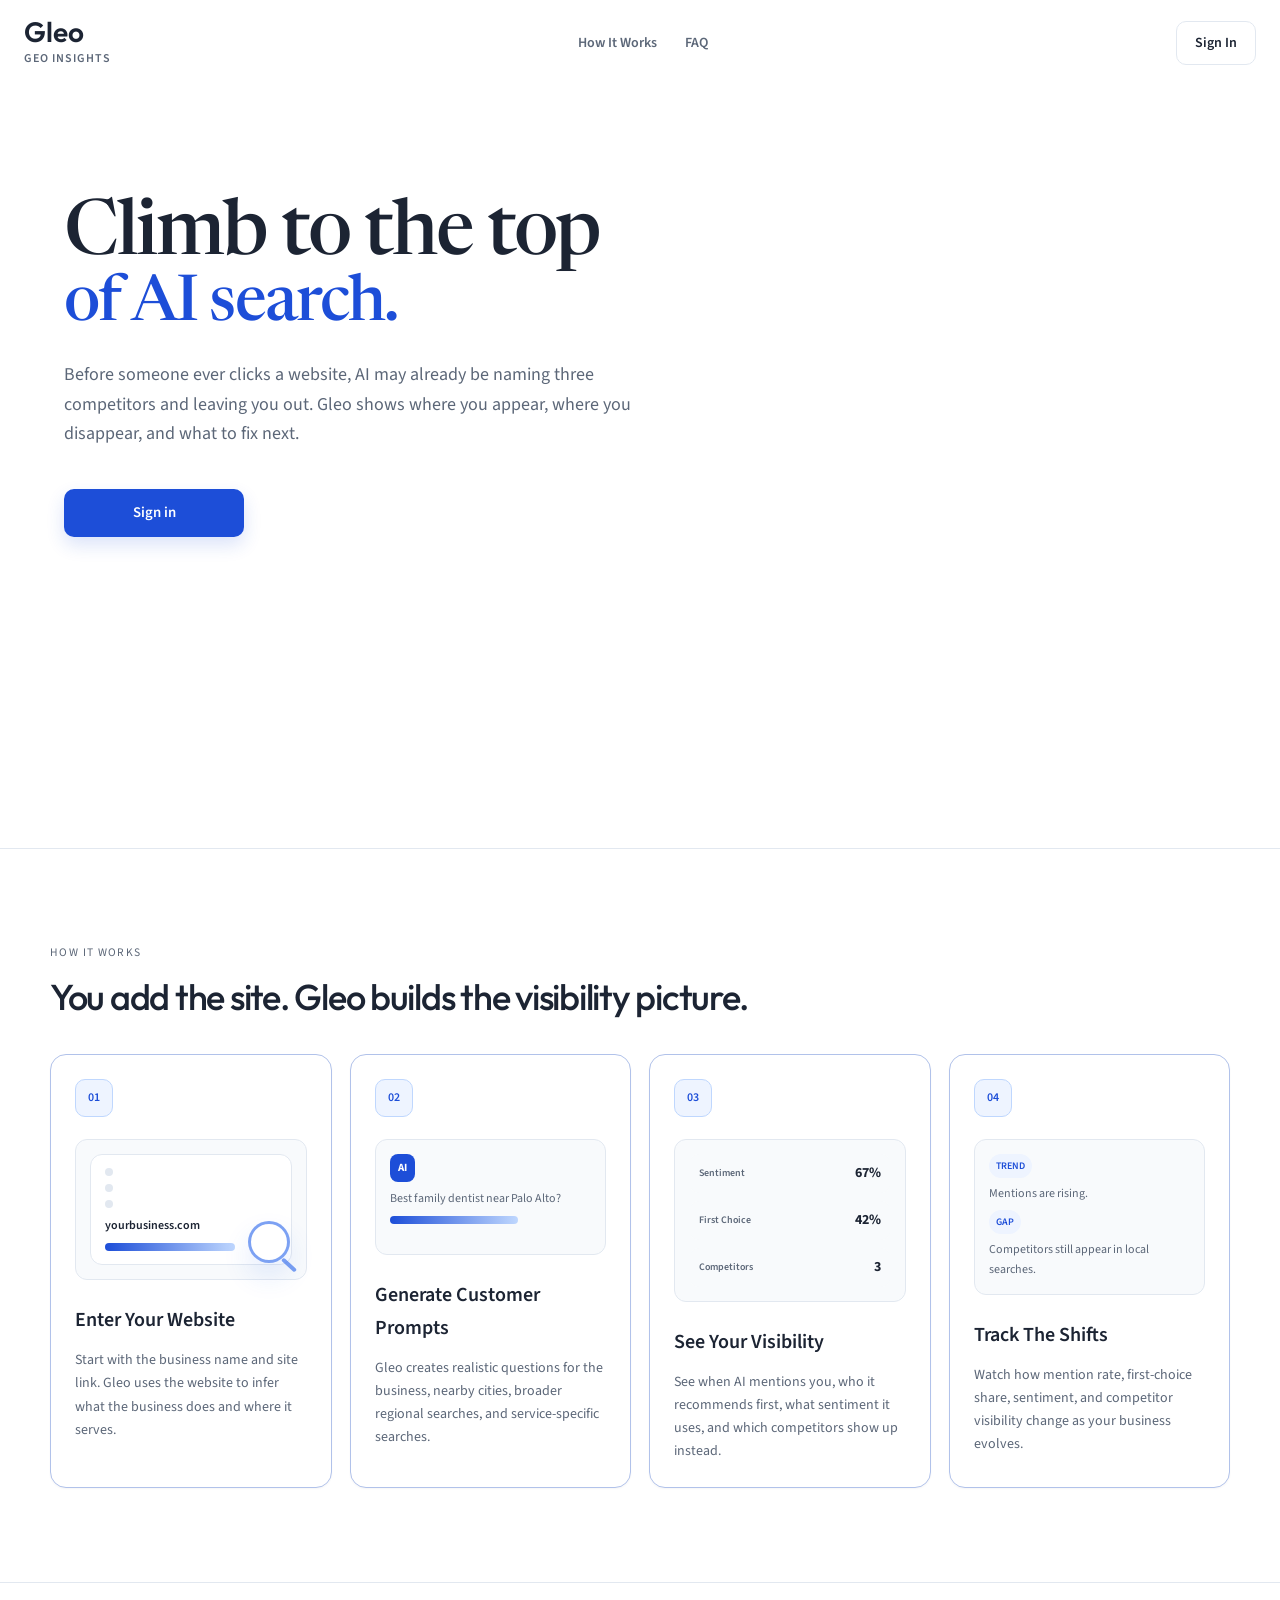
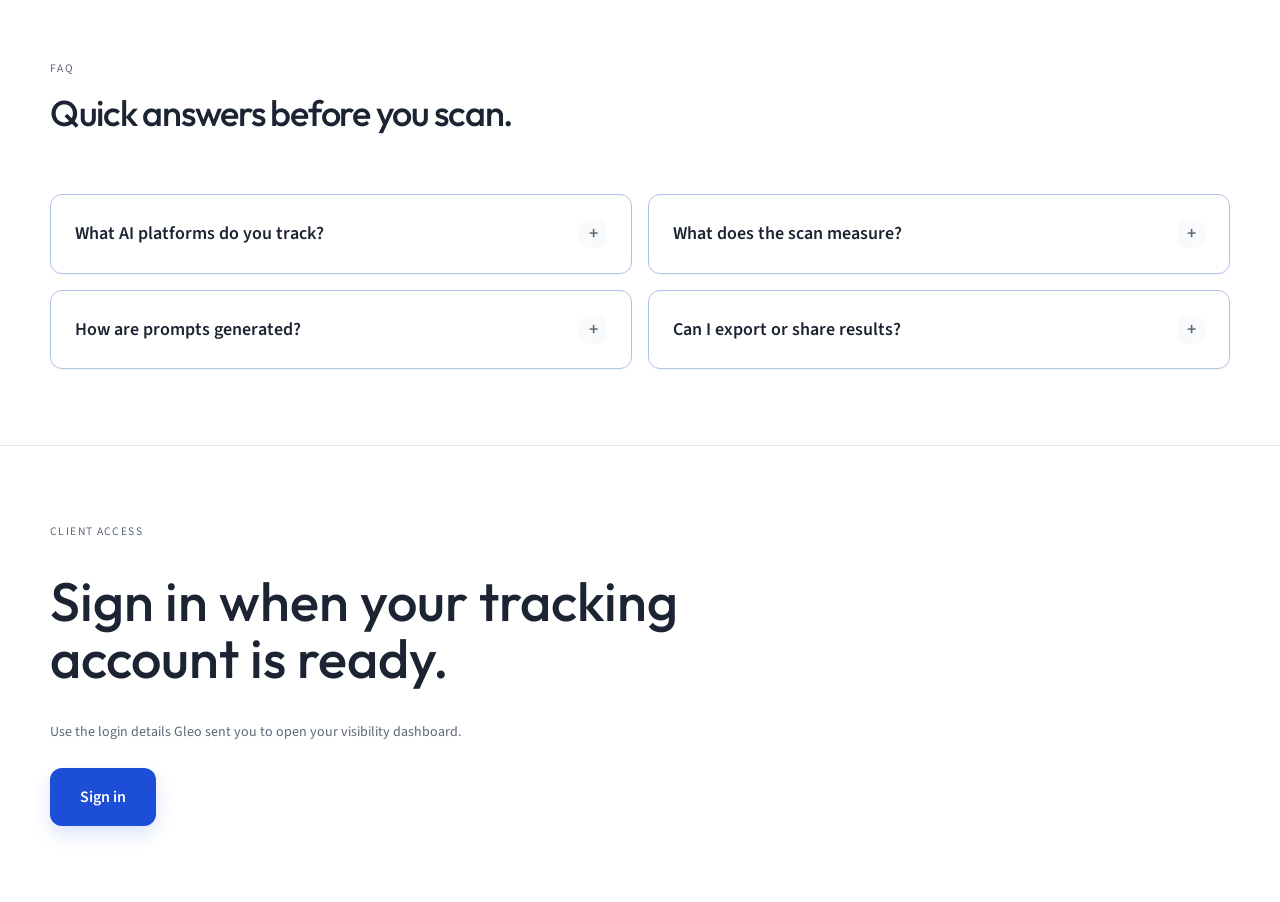
==== commit 8432b56f: "Fix API URL init order and simplify landing hero. Move production host constants before resolveApiBa" ====
--- a/index.html
+++ b/index.html
@@ -23,7 +23,6 @@
         </div>
         <div class="landing-nav-actions">
           <button class="landing-sign-in" type="button" data-signin-open>Sign In</button>
-          <button class="landing-login signup-only" type="button" data-login-open>Sign Up</button>
         </div>
       </nav>
 
@@ -42,17 +41,9 @@
                 <span class="landing-headline-line landing-headline-accent hero-reveal hero-delay-headline-2">of AI search.</span>
               </h1>
               <p class="landing-lede hero-reveal hero-delay-lede">Before someone ever clicks a website, AI may already be naming three competitors and leaving you out. Gleo shows where you appear, where you disappear, and what to fix next.</p>
-              <form class="landing-start-card hero-reveal hero-delay-form" id="landingStartForm">
-                <label>
-                  <span>Business name</span>
-                  <input id="landingBusinessInput" name="landingBusiness" type="text" placeholder="Willow Creek Dental" autocomplete="organization" />
-                </label>
-                <label>
-                  <span>Website</span>
-                  <input id="landingWebsiteInput" name="landingWebsite" type="url" placeholder="https://yourbusiness.com" required autocomplete="url" />
-                </label>
-                <button class="primary-button border-beam-button" type="submit">Get started</button>
-              </form>
+              <div class="landing-start-card hero-reveal hero-delay-form">
+                <button class="primary-button border-beam-button" type="button" data-signin-open>Sign in</button>
+              </div>
             </div>
           </div>
         </section>
@@ -612,6 +603,6 @@
       </form>
     </dialog>
 
-    <script src="app.js?v=20260530-03"></script>
+    <script src="app.js?v=20260611-01"></script>
   </body>
 </html>
--- a/landing-versions.css
+++ b/landing-versions.css
@@ -73,13 +73,13 @@
   z-index: 1;
   background: linear-gradient(
     to right,
-    #ffffff 0%,
-    #ffffff 22%,
-    rgba(255, 255, 255, 0.92) 32%,
-    rgba(255, 255, 255, 0.72) 42%,
-    rgba(255, 255, 255, 0.45) 52%,
-    rgba(255, 255, 255, 0.18) 62%,
-    rgba(255, 255, 255, 0) 68%
+    rgba(255, 255, 255, 0.96) 0%,
+    rgba(255, 255, 255, 0.9) 18%,
+    rgba(255, 255, 255, 0.78) 30%,
+    rgba(255, 255, 255, 0.56) 42%,
+    rgba(255, 255, 255, 0.32) 54%,
+    rgba(255, 255, 255, 0.12) 66%,
+    rgba(255, 255, 255, 0) 75%
   );
   pointer-events: none;
 }
@@ -111,7 +111,7 @@
 .lv-hero-video .landing-headline-line {
   display: block;
   font-family: "Newsreader", Georgia, serif;
-  font-weight: 600;
+  font-weight: 500;
   letter-spacing: -0.03em;
   color: var(--ink);
 }
@@ -134,23 +134,17 @@
 
 .lv-hero-video .landing-start-card {
   display: grid;
-  grid-template-columns: 1fr;
-  gap: 12px;
-  max-width: 100%;
-  padding: 16px;
-  background: #ffffff;
-  border-color: var(--blue-border);
-  box-shadow: 0 2px 12px rgba(15, 23, 42, 0.06);
-}
-
-.lv-hero-video .landing-start-card label {
+  gap: 0;
+  max-width: 18rem;
   padding: 0;
+  background: transparent;
+  border: 0;
+  box-shadow: none;
 }
 
 .lv-hero-video .landing-start-card .primary-button {
   width: 100%;
   min-height: 48px;
-  margin-top: 2px;
 }
 
 .lv-hero-video .hero-reveal {
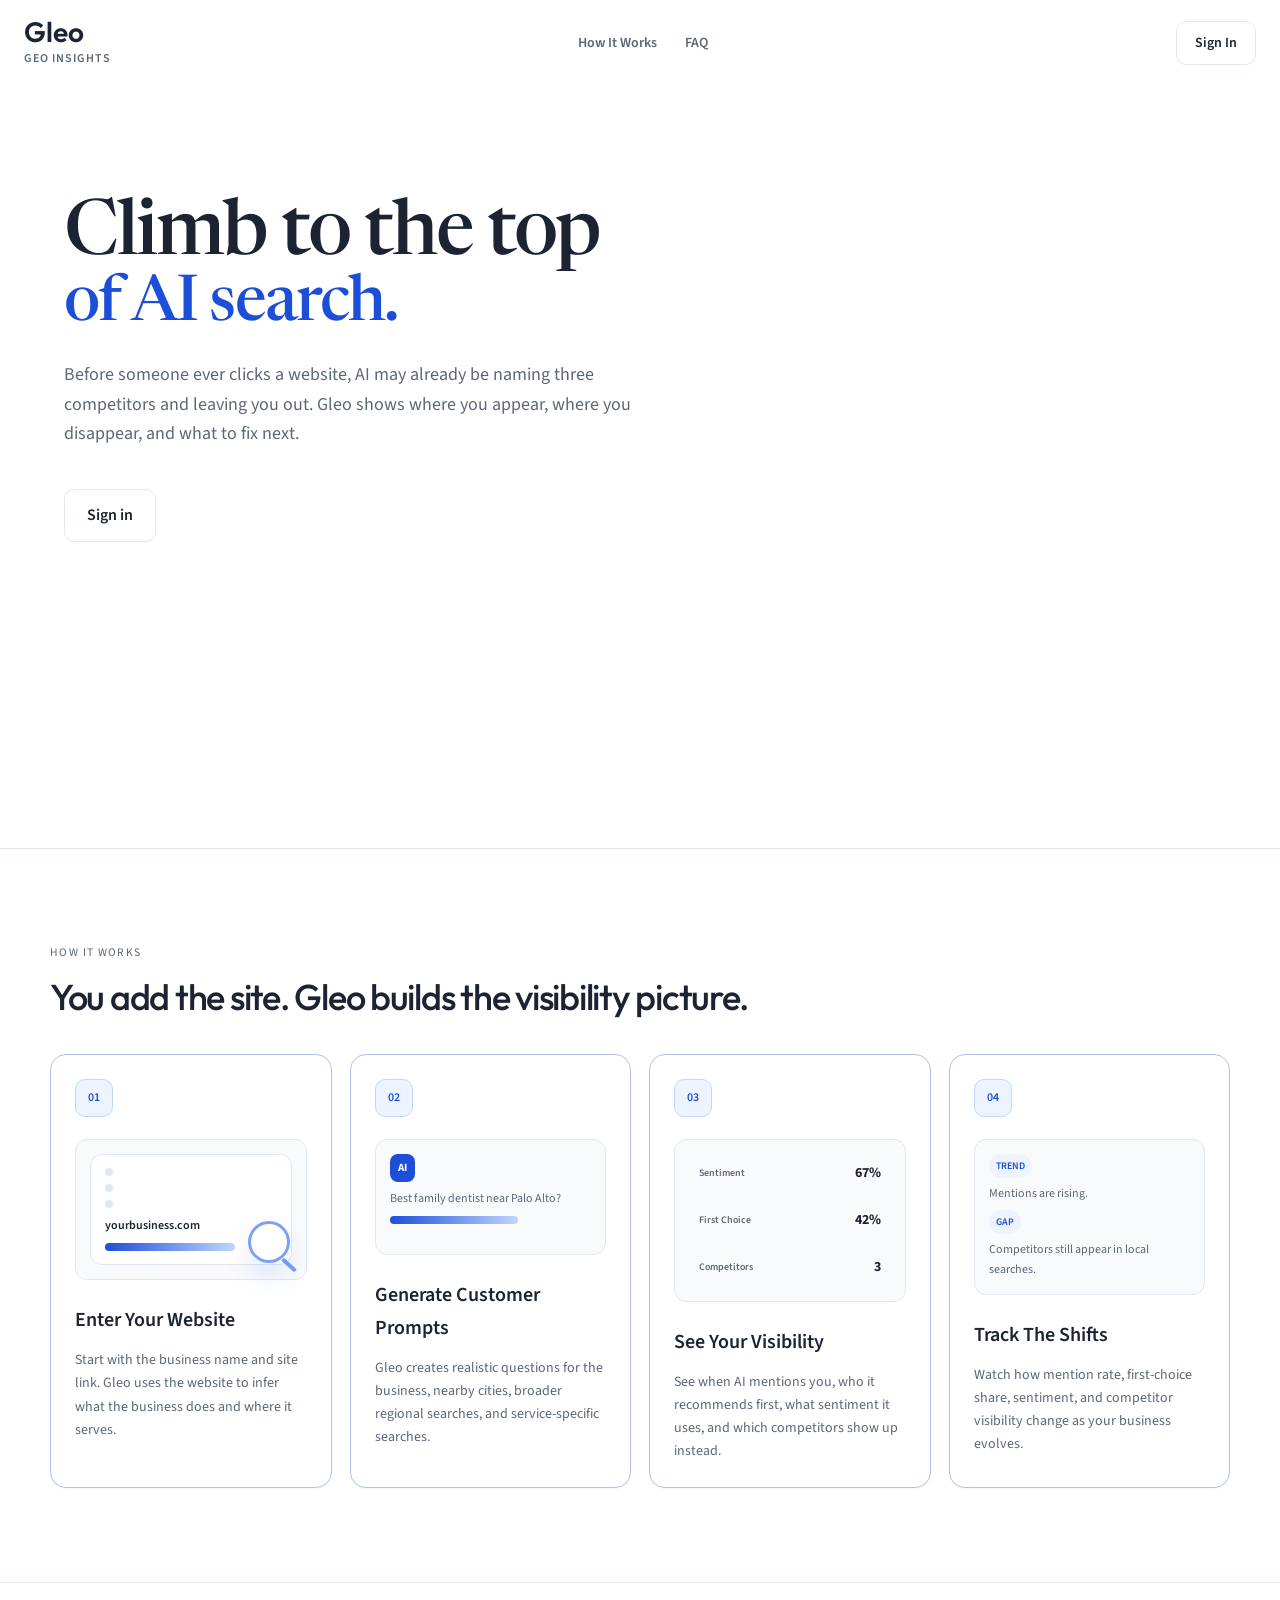
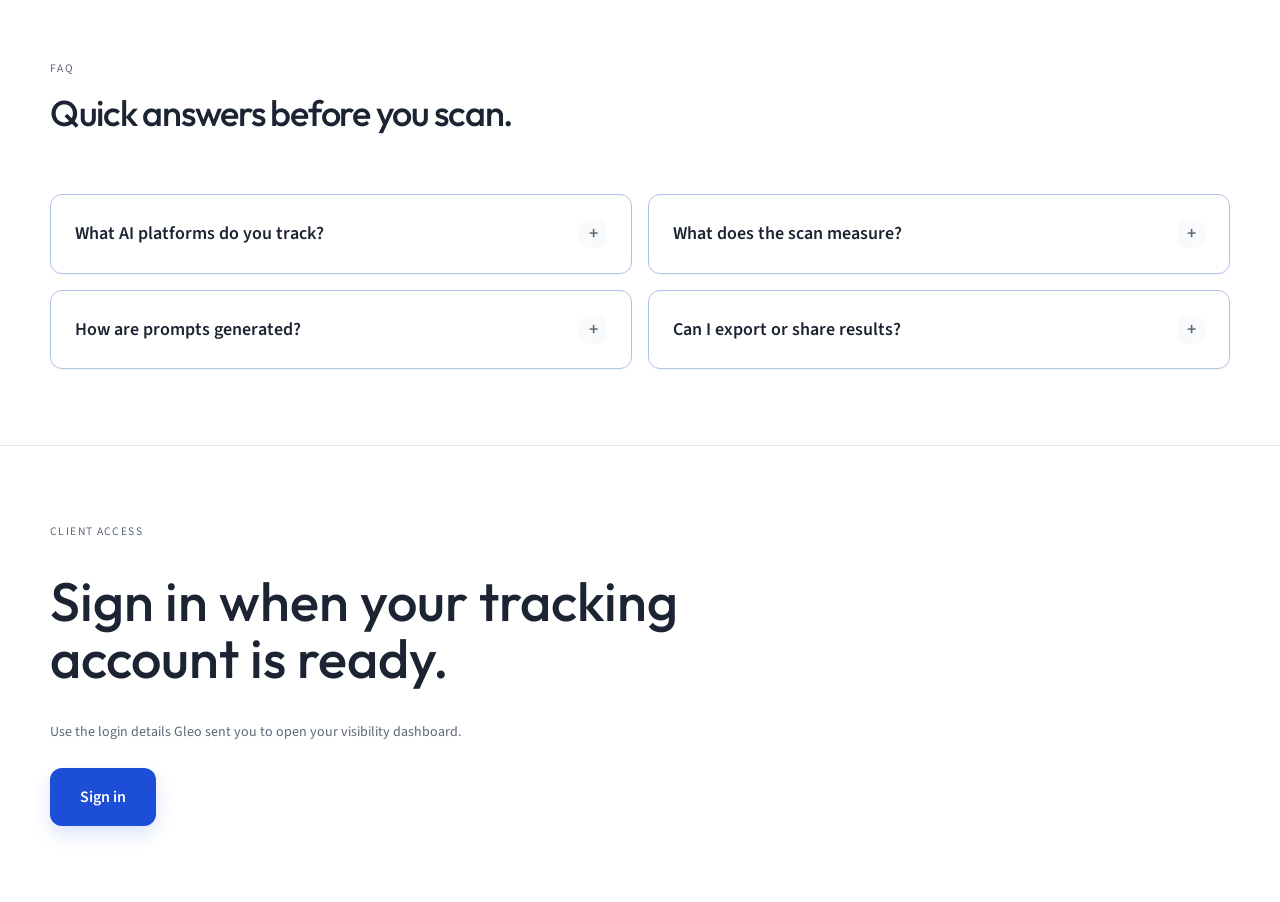
==== commit efb8c5f9: "Style hero sign-in like nav button, slightly larger. Match the top-right sign-in look on white and s" ====
--- a/index.html
+++ b/index.html
@@ -42,7 +42,7 @@
               </h1>
               <p class="landing-lede hero-reveal hero-delay-lede">Before someone ever clicks a website, AI may already be naming three competitors and leaving you out. Gleo shows where you appear, where you disappear, and what to fix next.</p>
               <div class="landing-start-card hero-reveal hero-delay-form">
-                <button class="primary-button border-beam-button" type="button" data-signin-open>Sign in</button>
+                <button class="landing-sign-in hero-sign-in-button" type="button" data-signin-open>Sign in</button>
               </div>
             </div>
           </div>
@@ -603,6 +603,6 @@
       </form>
     </dialog>
 
-    <script src="app.js?v=20260611-01"></script>
+    <script src="app.js?v=20260611-02"></script>
   </body>
 </html>
--- a/landing-versions.css
+++ b/landing-versions.css
@@ -135,16 +135,19 @@
 .lv-hero-video .landing-start-card {
   display: grid;
   gap: 0;
-  max-width: 18rem;
+  justify-items: start;
+  max-width: none;
   padding: 0;
   background: transparent;
   border: 0;
   box-shadow: none;
 }
 
-.lv-hero-video .landing-start-card .primary-button {
-  width: 100%;
-  min-height: 48px;
+.lv-hero-video .hero-sign-in-button {
+  min-height: 53px;
+  padding: 0 22px;
+  font-size: 16px;
+  font-weight: 600;
 }
 
 .lv-hero-video .hero-reveal {
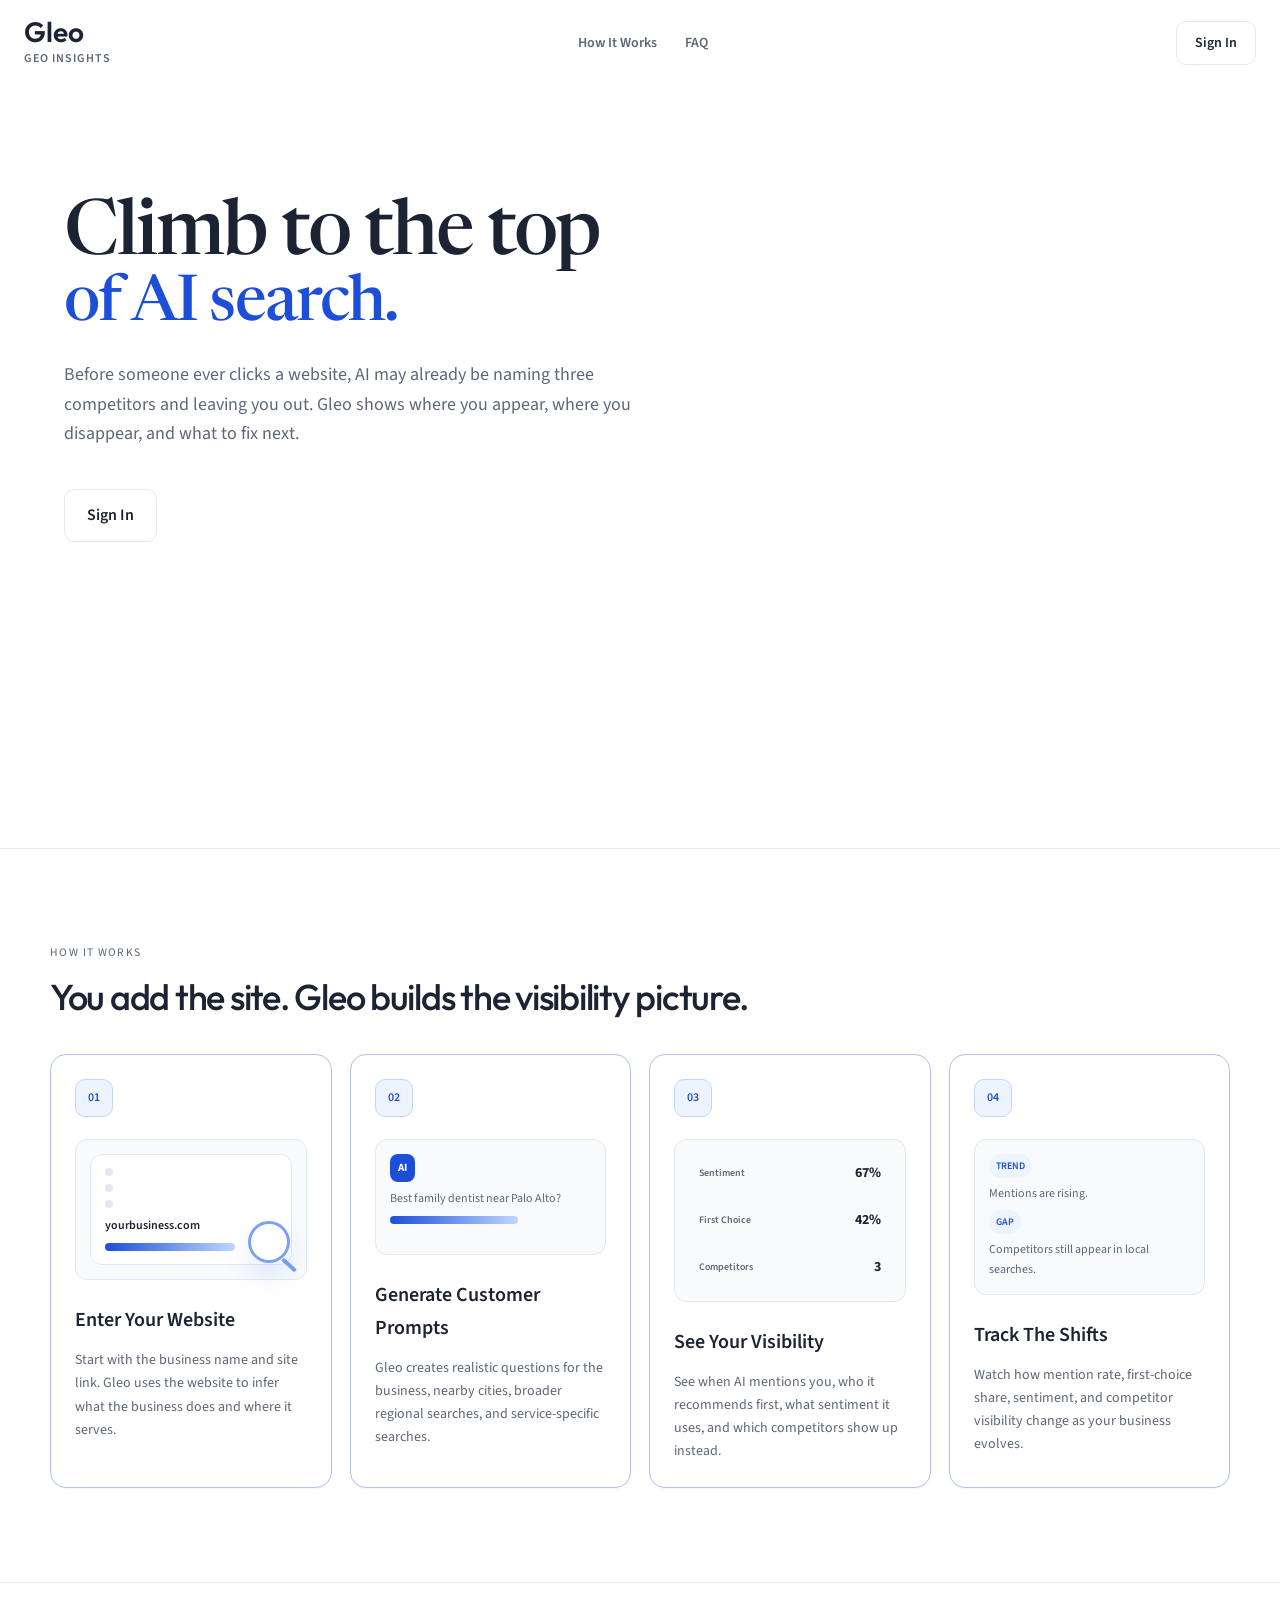
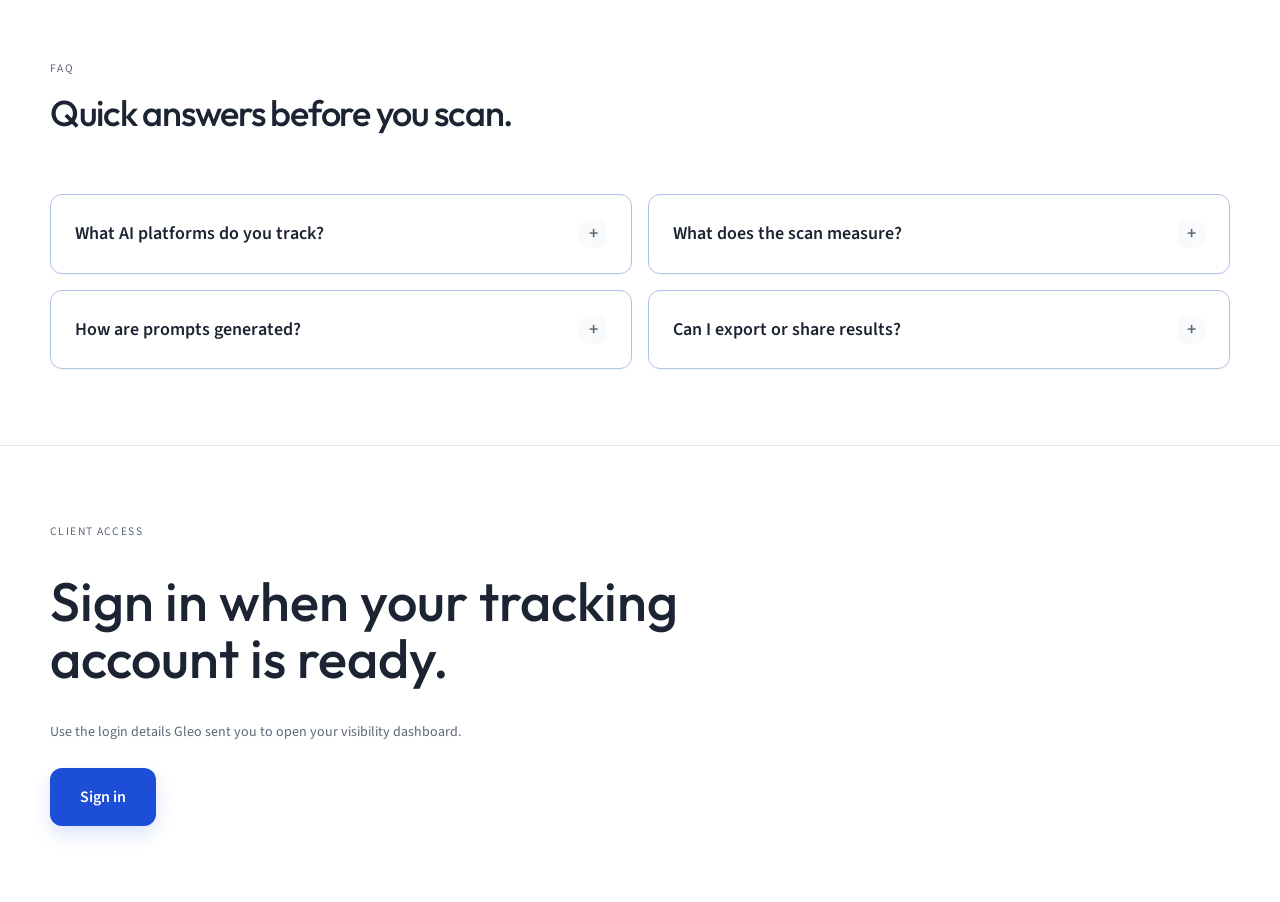
==== commit edd777ca: "Capitalise Sign In on hero button. Co-authored-by: Cursor <cursoragent@cursor.com>" ====
--- a/index.html
+++ b/index.html
@@ -42,7 +42,7 @@
               </h1>
               <p class="landing-lede hero-reveal hero-delay-lede">Before someone ever clicks a website, AI may already be naming three competitors and leaving you out. Gleo shows where you appear, where you disappear, and what to fix next.</p>
               <div class="landing-start-card hero-reveal hero-delay-form">
-                <button class="landing-sign-in hero-sign-in-button" type="button" data-signin-open>Sign in</button>
+                <button class="landing-sign-in hero-sign-in-button" type="button" data-signin-open>Sign In</button>
               </div>
             </div>
           </div>
